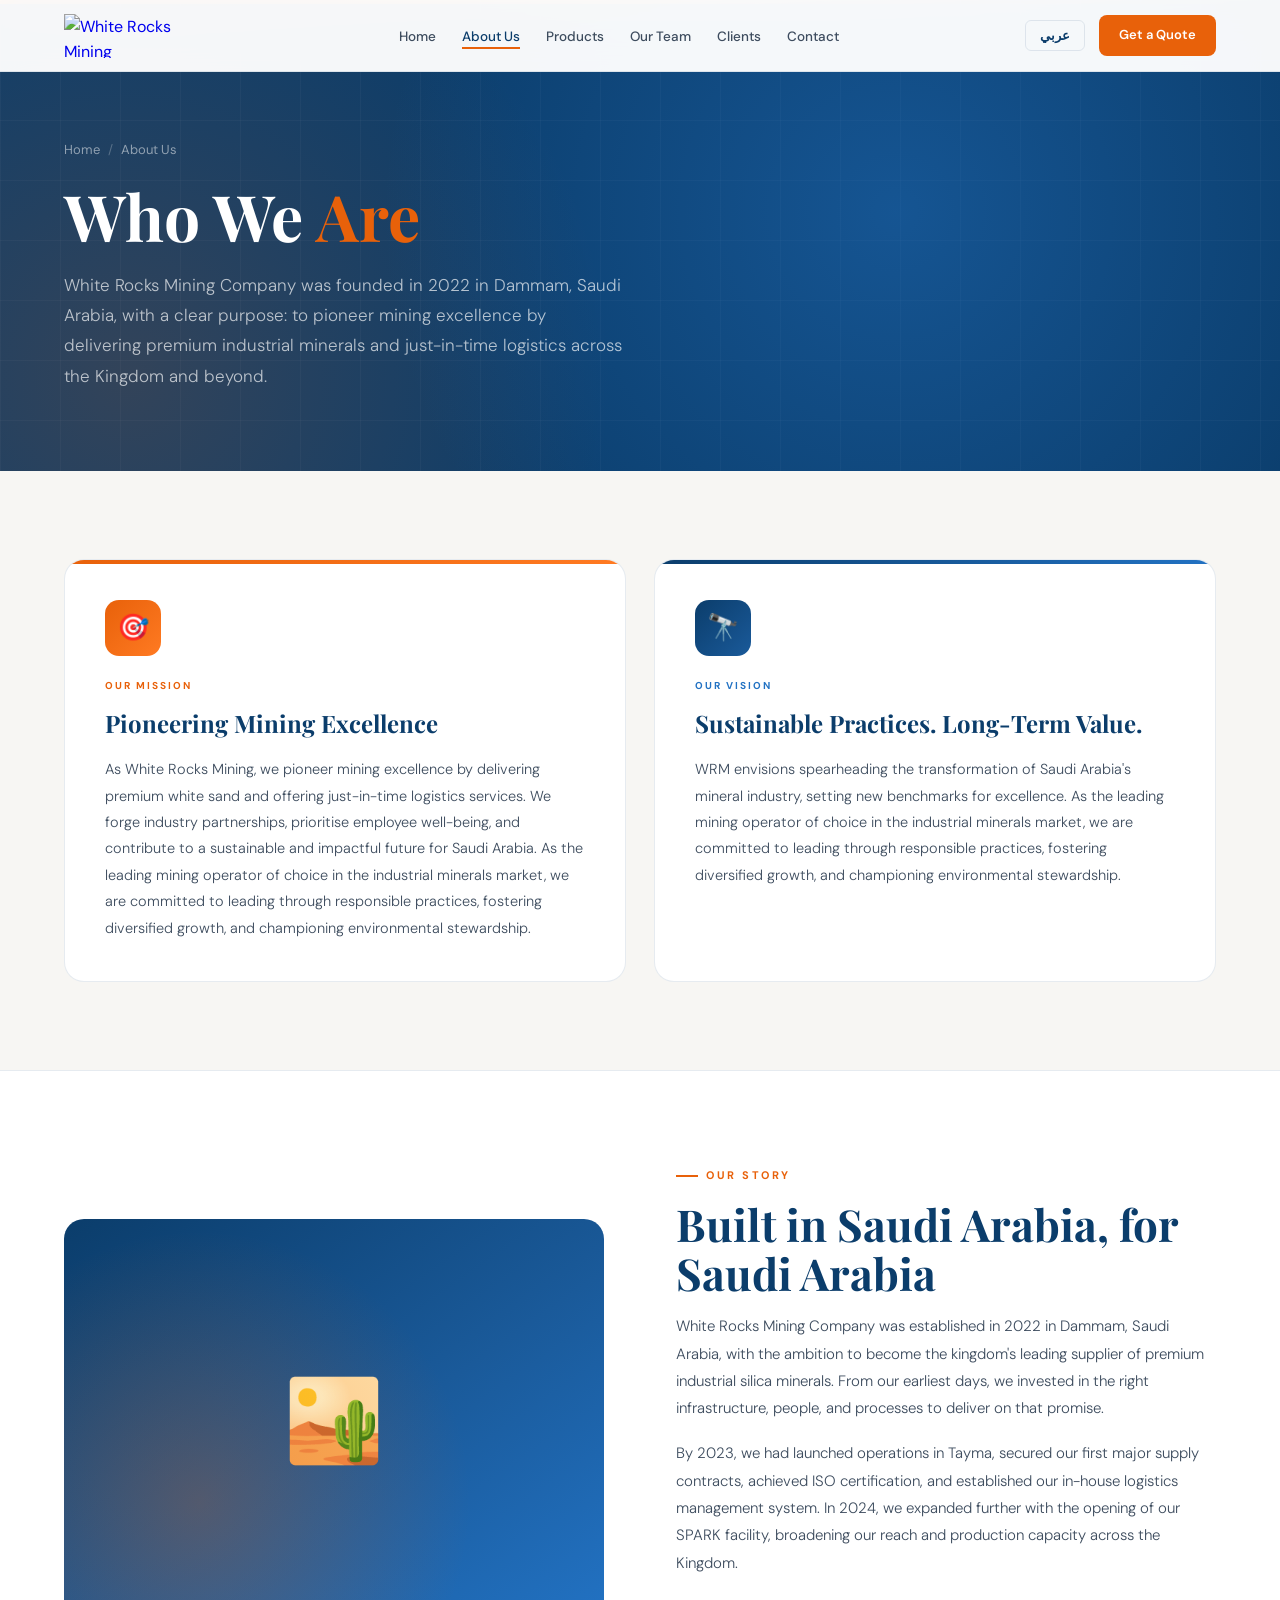
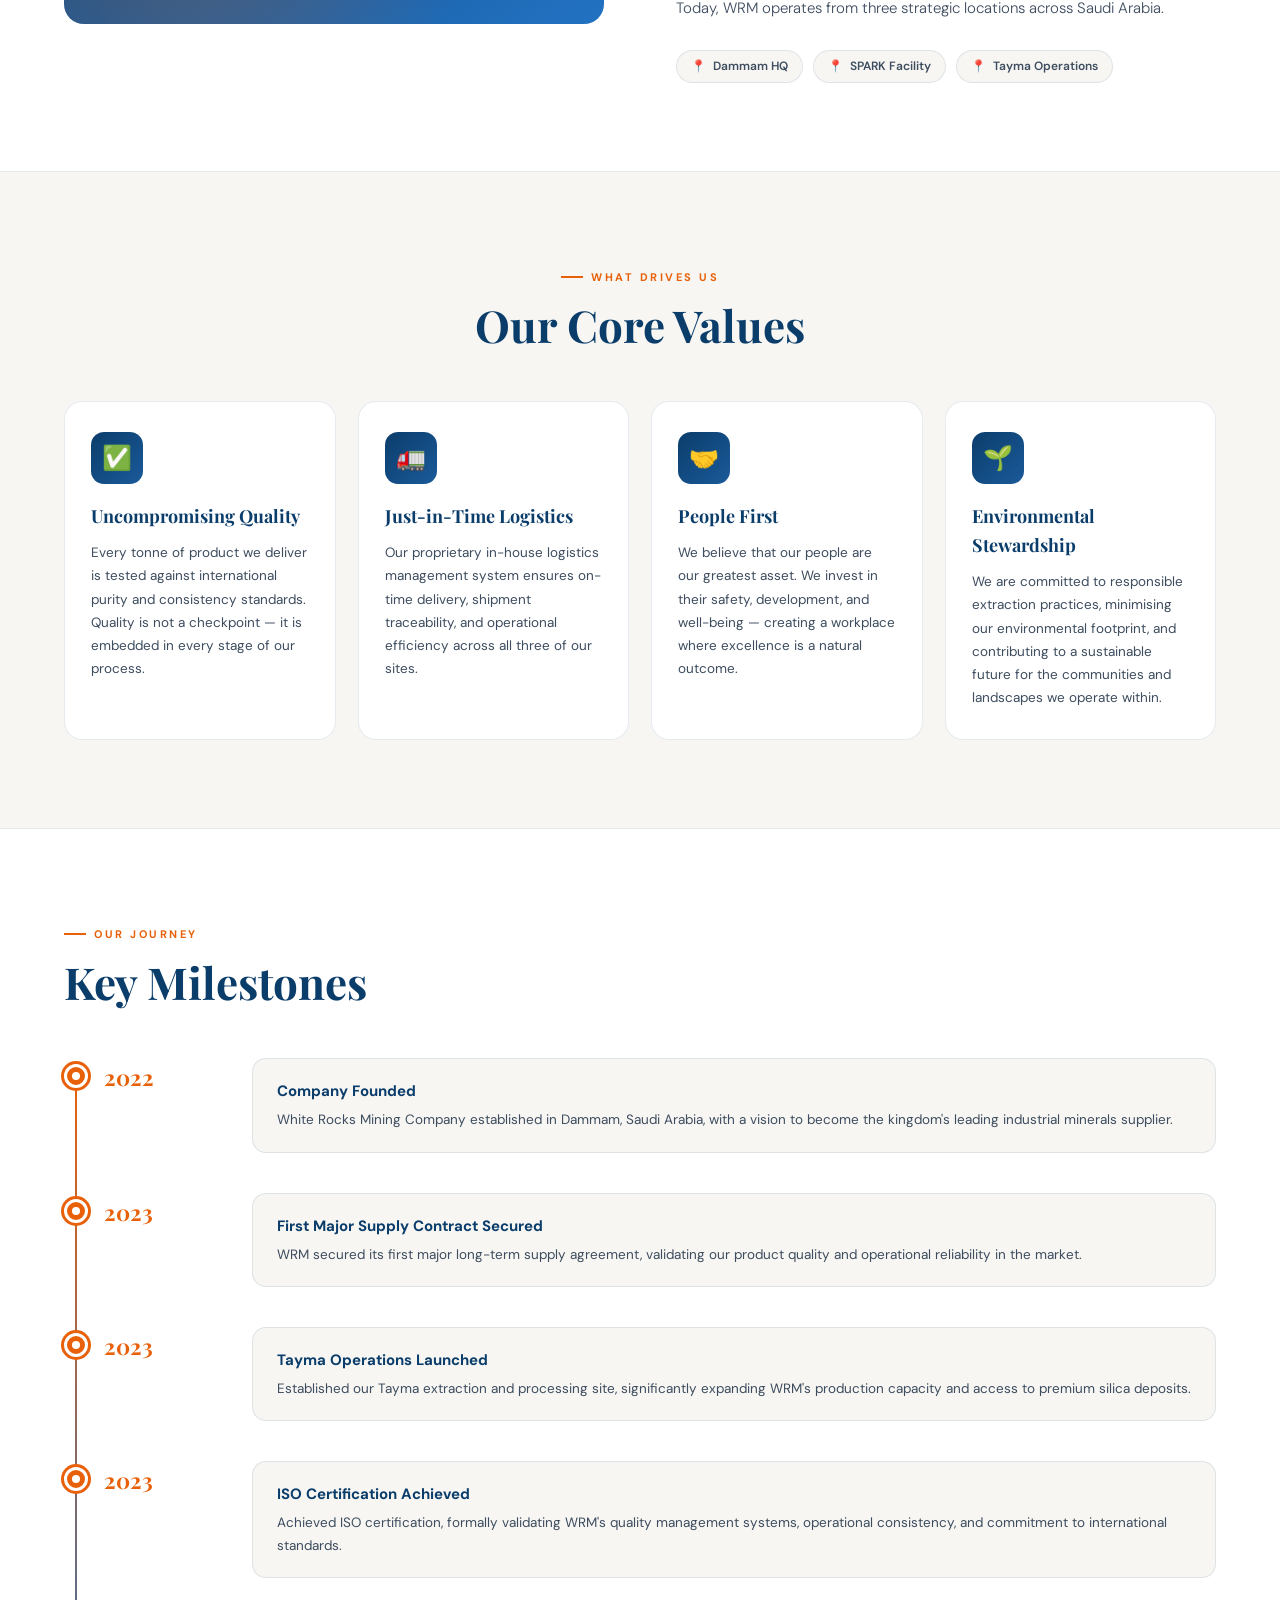
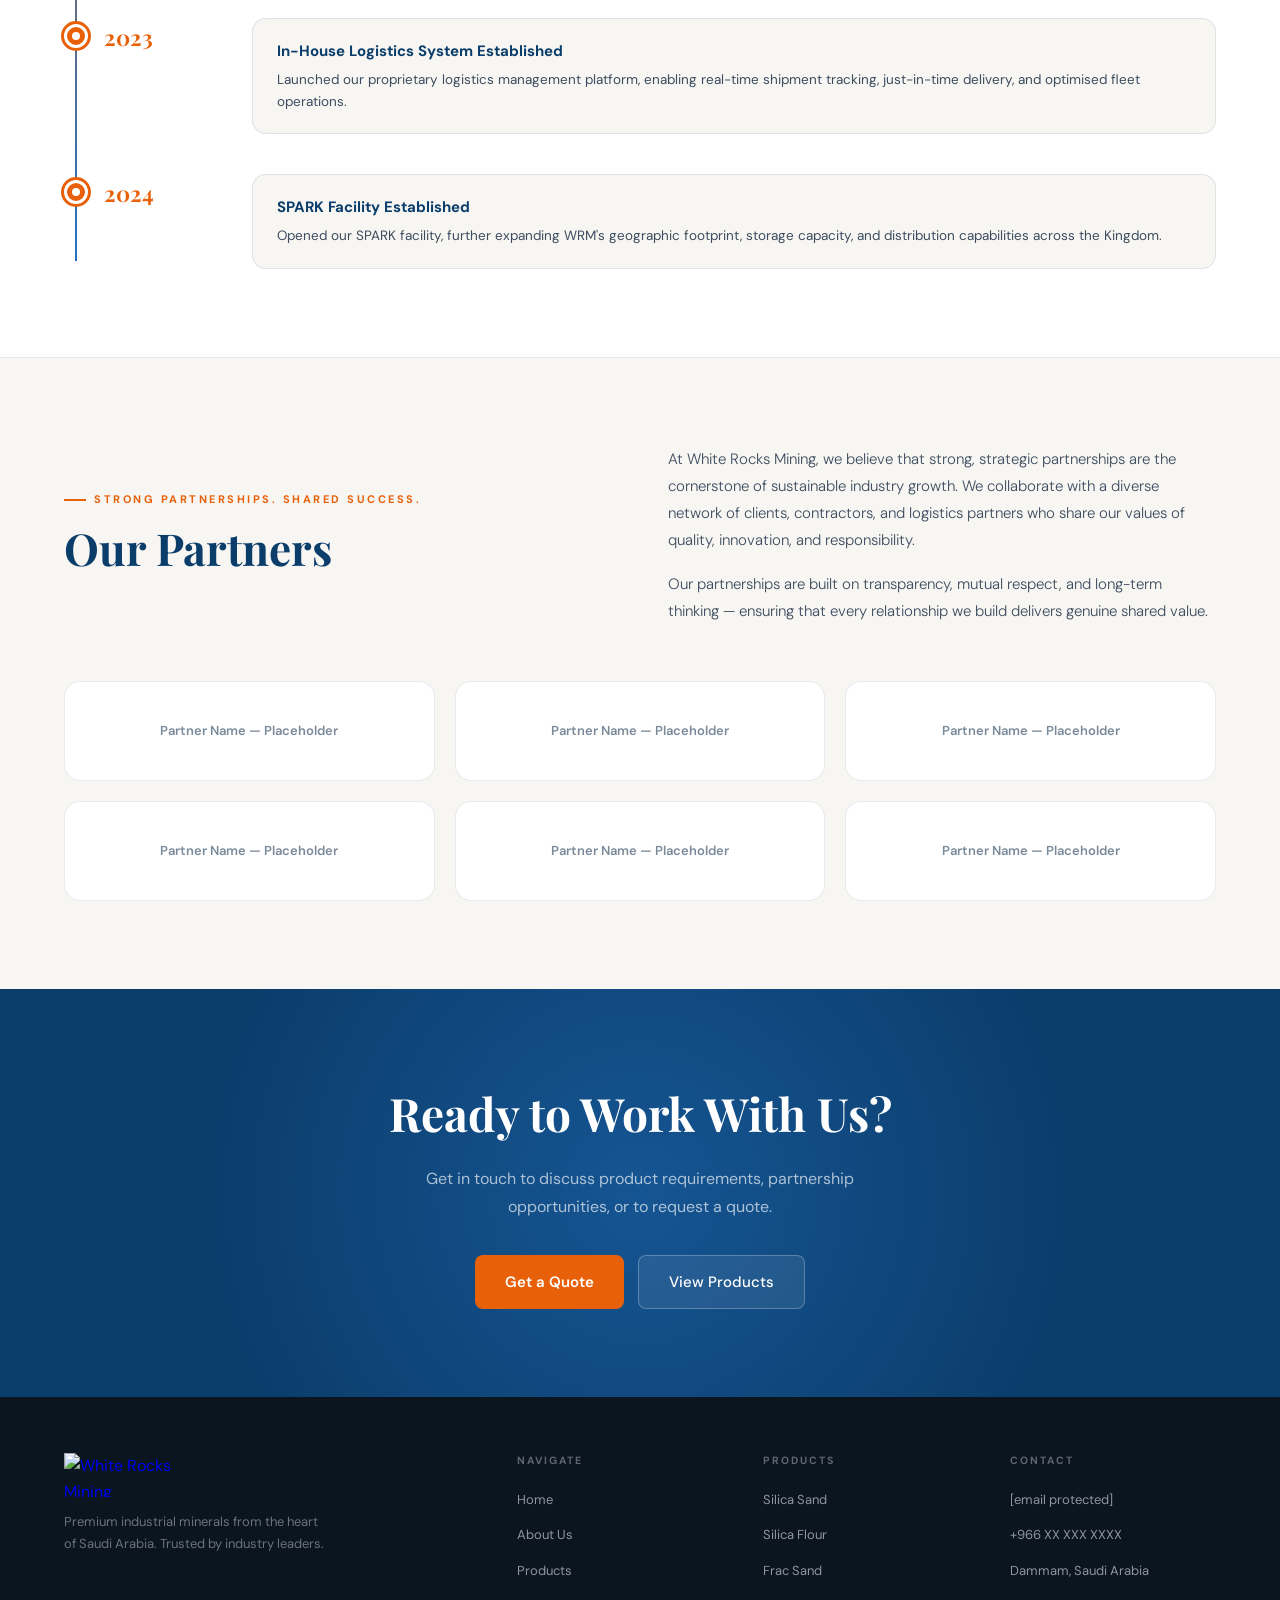
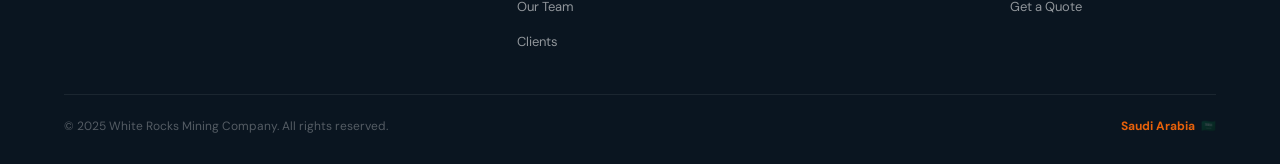
==== about.html @ 715c97ac "Add files via upload" ====
<!DOCTYPE html>
<html lang="en" dir="ltr">
<head>
<meta charset="UTF-8"/>
<meta name="viewport" content="width=device-width,initial-scale=1.0"/>
<title>About Us — White Rocks Mining Company</title>

  <link rel="preconnect" href="https://fonts.googleapis.com"/>
  <link rel="preconnect" href="https://fonts.gstatic.com" crossorigin/>
  <link href="https://fonts.googleapis.com/css2?family=Playfair+Display:wght@600;700&family=DM+Sans:wght@300;400;500;600&family=Tajawal:wght@300;400;500;700&display=swap" rel="stylesheet"/>
  <link rel="stylesheet" href="style.css"/>
  <link rel="stylesheet" href="about.css"/>
  <link rel="icon" type="image/x-icon" href="favicon.ico"/>
  <link rel="icon" type="image/png" sizes="32x32" href="assets/logo-nav.png"/>
  <link rel="apple-touch-icon" sizes="180x180" href="apple-touch-icon.png"/>
</head>
<body>

<!-- NAV -->
<nav id="navbar">
  <a href="index.html" class="nav-logo">
    <img src="assets/logo-nav.png" alt="White Rocks Mining" width="149" height="44" class="logo-img"/>
  </a>
  <ul class="nav-links">
    <li><a href="index.html"    data-en="Home"     data-ar="الرئيسية">Home</a></li>
    <li><a href="about.html"    class="active" data-en="About Us" data-ar="من نحن">About Us</a></li>
    <li><a href="products.html" data-en="Products" data-ar="المنتجات">Products</a></li>
    <li><a href="team.html"     data-en="Our Team" data-ar="فريقنا">Our Team</a></li>
    <li><a href="clients.html"  data-en="Clients"  data-ar="عملاؤنا">Clients</a></li>
    <li><a href="contact.html"  data-en="Contact"  data-ar="اتصل بنا">Contact</a></li>
  </ul>
  <div class="nav-right">
    <button class="lang-toggle" id="langToggle">عربي</button>
    <a href="contact.html" class="btn-nav" data-en="Get a Quote" data-ar="طلب عرض سعر">Get a Quote</a>
  </div>
  <button class="hamburger" id="hamburger"><span></span><span></span><span></span></button>
</nav>
<div class="mobile-menu" id="mobileMenu">
  <a href="index.html"    data-en="Home"     data-ar="الرئيسية">Home</a>
  <a href="about.html"    data-en="About Us" data-ar="من نحن">About Us</a>
  <a href="products.html" data-en="Products" data-ar="المنتجات">Products</a>
  <a href="team.html"     data-en="Our Team" data-ar="فريقنا">Our Team</a>
  <a href="clients.html"  data-en="Clients"  data-ar="عملاؤنا">Clients</a>
  <a href="contact.html"  data-en="Contact"  data-ar="اتصل بنا">Contact</a>
</div>

<!-- PAGE HERO -->
<div class="page-hero">
  <div class="hero-bar"></div><div class="hero-grid"></div><div class="hero-glow"></div>
  <div class="hero-inner">
    <div class="breadcrumb">
      <a href="index.html" data-en="Home" data-ar="الرئيسية">Home</a>
      <span class="breadcrumb-sep">/</span>
      <span data-en="About Us" data-ar="من نحن">About Us</span>
    </div>
    <h1 class="page-title"><span data-en="Who We " data-ar="من ">Who We </span><span class="accent" data-en="Are" data-ar="نحن">Are</span></h1>
    <p class="page-desc" data-en="White Rocks Mining Company was founded in 2022 in Dammam, Saudi Arabia, with a clear purpose: to pioneer mining excellence by delivering premium industrial minerals and just-in-time logistics across the Kingdom and beyond." data-ar="تأسست شركة وايت روكس للتعدين عام 2022 في الدمام، المملكة العربية السعودية، بهدف واضح: ريادة التميز في التعدين من خلال توفير معادن صناعية متميزة ولوجستيات فورية في المملكة وخارجها.">White Rocks Mining Company was founded in 2022 in Dammam, Saudi Arabia, with a clear purpose: to pioneer mining excellence by delivering premium industrial minerals and just-in-time logistics across the Kingdom and beyond.</p>
  </div>
</div>

<!-- MISSION & VISION -->
<section id="mission">
  <div class="mv-grid reveal">
    <div class="mv-card mission-card reveal">
      <div class="mv-icon orange-bg">🎯</div>
      <div class="mv-label orange" data-en="Our Mission" data-ar="مهمتنا">Our Mission</div>
      <h2 class="mv-title" data-en="Pioneering Mining Excellence" data-ar="ريادة التميز في التعدين">Pioneering Mining Excellence</h2>
      <p class="mv-text" data-en="As White Rocks Mining, we pioneer mining excellence by delivering premium white sand and offering just-in-time logistics services. We forge industry partnerships, prioritise employee well-being, and contribute to a sustainable and impactful future for Saudi Arabia. As the leading mining operator of choice in the industrial minerals market, we are committed to leading through responsible practices, fostering diversified growth, and championing environmental stewardship." data-ar="في وايت روكس للتعدين، نرسخ مفهوم التميز في قطاع التعدين من خلال توفير الرمال البيضاء الفاخرة وتقديم خدمات لوجستية فورية. نبني شراكات صناعية ونُولي الأولوية لرفاهية موظفينا ونساهم في مستقبل مستدام ومؤثر للمملكة العربية السعودية. بوصفنا المشغل التعديني الرائد في سوق المعادن الصناعية، نلتزم بالريادة من خلال الممارسات المسؤولة وتعزيز النمو المتنوع والمناصرة البيئية.">As White Rocks Mining, we pioneer mining excellence by delivering premium white sand and offering just-in-time logistics services. We forge industry partnerships, prioritise employee well-being, and contribute to a sustainable and impactful future for Saudi Arabia. As the leading mining operator of choice in the industrial minerals market, we are committed to leading through responsible practices, fostering diversified growth, and championing environmental stewardship.</p>
    </div>
    <div class="mv-card vision-card reveal">
      <div class="mv-icon blue-bg">🔭</div>
      <div class="mv-label blue" data-en="Our Vision" data-ar="رؤيتنا">Our Vision</div>
      <h2 class="mv-title" data-en="Sustainable Practices. Long-Term Value." data-ar="ممارسات مستدامة. قيمة طويلة الأمد.">Sustainable Practices. Long-Term Value.</h2>
      <p class="mv-text" data-en="WRM envisions spearheading the transformation of Saudi Arabia's mineral industry, setting new benchmarks for excellence. As the leading mining operator of choice in the industrial minerals market, we are committed to leading through responsible practices, fostering diversified growth, and championing environmental stewardship." data-ar="تتطلع WRM إلى قيادة تحول صناعة المعادن في المملكة العربية السعودية ووضع معايير جديدة للتميز. بوصفنا المشغل التعديني الرائد في سوق المعادن الصناعية، نلتزم بالريادة عبر الممارسات المسؤولة وتعزيز النمو المتنوع والمناصرة البيئية.">WRM envisions spearheading the transformation of Saudi Arabia's mineral industry, setting new benchmarks for excellence. As the leading mining operator of choice in the industrial minerals market, we are committed to leading through responsible practices, fostering diversified growth, and championing environmental stewardship.</p>
    </div>
  </div>
</section>

<div class="divider"></div>

<!-- OUR STORY -->
<section id="story">
  <div class="story-grid reveal">
    <div>
      <div class="story-visual">🏜️</div>
    </div>
    <div class="story-body">
      <div class="eyebrow" data-en="Our Story" data-ar="قصتنا">Our Story</div>
      <h2 class="section-title" data-en="Built in Saudi Arabia, for Saudi Arabia" data-ar="بُنيت في المملكة العربية السعودية ولأجلها">Built in Saudi Arabia, for Saudi Arabia</h2>
      <p data-en="White Rocks Mining Company was established in 2022 in Dammam, Saudi Arabia, with the ambition to become the kingdom's leading supplier of premium industrial silica minerals. From our earliest days, we invested in the right infrastructure, people, and processes to deliver on that promise." data-ar="تأسست شركة وايت روكس للتعدين عام 2022 في الدمام، المملكة العربية السعودية، بطموح أن تصبح المورد الرائد للمعادن الصناعية السيليكية المتميزة في المملكة. منذ بداياتنا الأولى، استثمرنا في البنية التحتية المناسبة والكوادر البشرية والعمليات لتحقيق هذا الوعد.">White Rocks Mining Company was established in 2022 in Dammam, Saudi Arabia, with the ambition to become the kingdom's leading supplier of premium industrial silica minerals. From our earliest days, we invested in the right infrastructure, people, and processes to deliver on that promise.</p>
      <p data-en="By 2023, we had launched operations in Tayma, secured our first major supply contracts, achieved ISO certification, and established our in-house logistics management system. In 2024, we expanded further with the opening of our SPARK facility, broadening our reach and production capacity across the Kingdom." data-ar="بحلول عام 2023، أطلقنا عملياتنا في تيماء، وأمّنّا أولى عقود التوريد الكبرى، وحصلنا على شهادة ISO، وأسسنا نظام إدارة اللوجستيات الداخلي. وفي عام 2024، توسعنا بافتتاح منشأة SPARK، مما وسّع نطاق عملياتنا وطاقتنا الإنتاجية في المملكة.">By 2023, we had launched operations in Tayma, secured our first major supply contracts, achieved ISO certification, and established our in-house logistics management system. In 2024, we expanded further with the opening of our SPARK facility, broadening our reach and production capacity across the Kingdom.</p>
      <p data-en="Today, WRM operates from three strategic locations across Saudi Arabia." data-ar="اليوم، تعمل WRM من ثلاثة مواقع استراتيجية في أنحاء المملكة العربية السعودية.">Today, WRM operates from three strategic locations across Saudi Arabia.</p>
      <div class="branch-pills">
        <span class="branch-pill" data-en="Dammam HQ" data-ar="المقر الرئيسي — الدمام">Dammam HQ</span>
        <span class="branch-pill" data-en="SPARK Facility" data-ar="منشأة SPARK">SPARK Facility</span>
        <span class="branch-pill" data-en="Tayma Operations" data-ar="عمليات تيماء">Tayma Operations</span>
      </div>
    </div>
  </div>
</section>

<div class="divider"></div>

<!-- VALUES -->
<section id="values">
  <div style="text-align:center;margin-bottom:52px;">
    <div class="eyebrow" style="justify-content:center;" data-en="What Drives Us" data-ar="ما يدفعنا">What Drives Us</div>
    <h2 class="section-title" data-en="Our Core Values" data-ar="قيمنا الجوهرية">Our Core Values</h2>
  </div>
  <div class="values-grid reveal">
    <div class="val-card reveal">
      <div class="val-icon">✅</div>
      <h3 class="val-title" data-en="Uncompromising Quality" data-ar="جودة لا تساوم">Uncompromising Quality</h3>
      <p class="val-desc" data-en="Every tonne of product we deliver is tested against international purity and consistency standards. Quality is not a checkpoint — it is embedded in every stage of our process." data-ar="كل طن من المنتج الذي نورده يُختبر وفق معايير النقاء والاتساق الدولية. الجودة ليست مجرد نقطة تفتيش — بل هي متجذرة في كل مرحلة من مراحل عمليتنا.">Every tonne of product we deliver is tested against international purity and consistency standards. Quality is not a checkpoint — it is embedded in every stage of our process.</p>
    </div>
    <div class="val-card reveal">
      <div class="val-icon">🚛</div>
      <h3 class="val-title" data-en="Just-in-Time Logistics" data-ar="لوجستيات فورية">Just-in-Time Logistics</h3>
      <p class="val-desc" data-en="Our proprietary in-house logistics management system ensures on-time delivery, shipment traceability, and operational efficiency across all three of our sites." data-ar="نظام إدارة اللوجستيات الداخلي الخاص بنا يضمن التسليم في الوقت المحدد وتتبع الشحنات والكفاءة التشغيلية عبر مواقعنا الثلاثة.">Our proprietary in-house logistics management system ensures on-time delivery, shipment traceability, and operational efficiency across all three of our sites.</p>
    </div>
    <div class="val-card reveal">
      <div class="val-icon">🤝</div>
      <h3 class="val-title" data-en="People First" data-ar="الناس أولاً">People First</h3>
      <p class="val-desc" data-en="We believe that our people are our greatest asset. We invest in their safety, development, and well-being — creating a workplace where excellence is a natural outcome." data-ar="نؤمن بأن موظفينا هم أعظم أصولنا. نستثمر في سلامتهم وتطويرهم ورفاهيتهم — نخلق بيئة عمل يكون فيها التميز نتيجة طبيعية.">We believe that our people are our greatest asset. We invest in their safety, development, and well-being — creating a workplace where excellence is a natural outcome.</p>
    </div>
    <div class="val-card reveal">
      <div class="val-icon">🌱</div>
      <h3 class="val-title" data-en="Environmental Stewardship" data-ar="الإشراف البيئي">Environmental Stewardship</h3>
      <p class="val-desc" data-en="We are committed to responsible extraction practices, minimising our environmental footprint, and contributing to a sustainable future for the communities and landscapes we operate within." data-ar="نلتزم بممارسات استخراج مسؤولة وتقليل بصمتنا البيئية والمساهمة في مستقبل مستدام للمجتمعات والمناطق التي نعمل فيها.">We are committed to responsible extraction practices, minimising our environmental footprint, and contributing to a sustainable future for the communities and landscapes we operate within.</p>
    </div>
  </div>
</section>

<div class="divider"></div>

<!-- TIMELINE -->
<section id="timeline">
  <div style="margin-bottom:52px;">
    <div class="eyebrow" data-en="Our Journey" data-ar="مسيرتنا">Our Journey</div>
    <h2 class="section-title" data-en="Key Milestones" data-ar="أبرز المحطات">Key Milestones</h2>
  </div>
  <div class="timeline-wrap reveal">
    <div class="tl-item">
      <div class="tl-dot"></div>
      <div class="tl-year">2022</div>
      <div class="tl-content">
        <div class="tl-title" data-en="Company Founded" data-ar="تأسيس الشركة">Company Founded</div>
        <div class="tl-desc" data-en="White Rocks Mining Company established in Dammam, Saudi Arabia, with a vision to become the kingdom's leading industrial minerals supplier." data-ar="تأسست شركة وايت روكس للتعدين في الدمام، المملكة العربية السعودية، برؤية لتصبح المورد الرائد للمعادن الصناعية في المملكة.">White Rocks Mining Company established in Dammam, Saudi Arabia, with a vision to become the kingdom's leading industrial minerals supplier.</div>
      </div>
    </div>
    <div class="tl-item">
      <div class="tl-dot"></div>
      <div class="tl-year">2023</div>
      <div class="tl-content">
        <div class="tl-title" data-en="First Major Supply Contract Secured" data-ar="تأمين أول عقد توريد كبير">First Major Supply Contract Secured</div>
        <div class="tl-desc" data-en="WRM secured its first major long-term supply agreement, validating our product quality and operational reliability in the market." data-ar="أمّنت WRM أول اتفاقية توريد طويلة الأمد كبرى، مما يثبت جودة منتجاتنا وموثوقيتنا التشغيلية في السوق.">WRM secured its first major long-term supply agreement, validating our product quality and operational reliability in the market.</div>
      </div>
    </div>
    <div class="tl-item">
      <div class="tl-dot"></div>
      <div class="tl-year">2023</div>
      <div class="tl-content">
        <div class="tl-title" data-en="Tayma Operations Launched" data-ar="انطلاق عمليات تيماء">Tayma Operations Launched</div>
        <div class="tl-desc" data-en="Established our Tayma extraction and processing site, significantly expanding WRM's production capacity and access to premium silica deposits." data-ar="أسسنا موقع الاستخراج والمعالجة في تيماء، مما وسّع بشكل كبير طاقة WRM الإنتاجية والوصول إلى رواسب السيليكا المتميزة.">Established our Tayma extraction and processing site, significantly expanding WRM's production capacity and access to premium silica deposits.</div>
      </div>
    </div>
    <div class="tl-item">
      <div class="tl-dot"></div>
      <div class="tl-year">2023</div>
      <div class="tl-content">
        <div class="tl-title" data-en="ISO Certification Achieved" data-ar="الحصول على شهادة ISO">ISO Certification Achieved</div>
        <div class="tl-desc" data-en="Achieved ISO certification, formally validating WRM's quality management systems, operational consistency, and commitment to international standards." data-ar="حصلنا على شهادة ISO، مما يُثبت رسمياً أنظمة إدارة الجودة لدى WRM والاتساق التشغيلي والالتزام بالمعايير الدولية.">Achieved ISO certification, formally validating WRM's quality management systems, operational consistency, and commitment to international standards.</div>
      </div>
    </div>
    <div class="tl-item">
      <div class="tl-dot"></div>
      <div class="tl-year">2023</div>
      <div class="tl-content">
        <div class="tl-title" data-en="In-House Logistics System Established" data-ar="إنشاء نظام اللوجستيات الداخلي">In-House Logistics System Established</div>
        <div class="tl-desc" data-en="Launched our proprietary logistics management platform, enabling real-time shipment tracking, just-in-time delivery, and optimised fleet operations." data-ar="أطلقنا منصة إدارة اللوجستيات الداخلية الخاصة بنا، مما يتيح تتبع الشحنات في الوقت الفعلي والتسليم الفوري وتحسين عمليات الأسطول.">Launched our proprietary logistics management platform, enabling real-time shipment tracking, just-in-time delivery, and optimised fleet operations.</div>
      </div>
    </div>
    <div class="tl-item">
      <div class="tl-dot"></div>
      <div class="tl-year">2024</div>
      <div class="tl-content">
        <div class="tl-title" data-en="SPARK Facility Established" data-ar="إنشاء منشأة SPARK">SPARK Facility Established</div>
        <div class="tl-desc" data-en="Opened our SPARK facility, further expanding WRM's geographic footprint, storage capacity, and distribution capabilities across the Kingdom." data-ar="افتتحنا منشأة SPARK، مما وسّع نطاق WRM الجغرافي وطاقة التخزين وقدرات التوزيع في أنحاء المملكة.">Opened our SPARK facility, further expanding WRM's geographic footprint, storage capacity, and distribution capabilities across the Kingdom.</div>
      </div>
    </div>
  </div>
</section>

<div class="divider"></div>

<!-- PARTNERS -->
<section id="partners">
  <div class="partners-intro reveal">
    <div>
      <div class="eyebrow" data-en="Strong Partnerships. Shared Success." data-ar="شراكات قوية. نجاح مشترك.">Strong Partnerships. Shared Success.</div>
      <h2 class="section-title" data-en="Our Partners" data-ar="شركاؤنا">Our Partners</h2>
    </div>
    <div class="partners-intro-text">
      <p data-en="At White Rocks Mining, we believe that strong, strategic partnerships are the cornerstone of sustainable industry growth. We collaborate with a diverse network of clients, contractors, and logistics partners who share our values of quality, innovation, and responsibility." data-ar="في وايت روكس للتعدين، نؤمن بأن الشراكات الاستراتيجية القوية هي ركيزة النمو الصناعي المستدام. نتعاون مع شبكة متنوعة من العملاء والمقاولين وشركاء اللوجستيات الذين يشاركوننا قيم الجودة والابتكار والمسؤولية.">At White Rocks Mining, we believe that strong, strategic partnerships are the cornerstone of sustainable industry growth. We collaborate with a diverse network of clients, contractors, and logistics partners who share our values of quality, innovation, and responsibility.</p>
      <p data-en="Our partnerships are built on transparency, mutual respect, and long-term thinking — ensuring that every relationship we build delivers genuine shared value." data-ar="شراكاتنا مبنية على الشفافية والاحترام المتبادل والتفكير طويل المدى — لضمان أن كل علاقة نبنيها تحقق قيمة مشتركة حقيقية.">Our partnerships are built on transparency, mutual respect, and long-term thinking — ensuring that every relationship we build delivers genuine shared value.</p>
    </div>
  </div>
  <div class="partners-grid reveal">
    <div class="partner-card" data-en="Partner Name — Placeholder" data-ar="اسم الشريك — نص مؤقت">Partner Name — Placeholder</div>
    <div class="partner-card" data-en="Partner Name — Placeholder" data-ar="اسم الشريك — نص مؤقت">Partner Name — Placeholder</div>
    <div class="partner-card" data-en="Partner Name — Placeholder" data-ar="اسم الشريك — نص مؤقت">Partner Name — Placeholder</div>
    <div class="partner-card" data-en="Partner Name — Placeholder" data-ar="اسم الشريك — نص مؤقت">Partner Name — Placeholder</div>
    <div class="partner-card" data-en="Partner Name — Placeholder" data-ar="اسم الشريك — نص مؤقت">Partner Name — Placeholder</div>
    <div class="partner-card" data-en="Partner Name — Placeholder" data-ar="اسم الشريك — نص مؤقت">Partner Name — Placeholder</div>
  </div>
</section>

<!-- CTA BANNER -->
<section id="cta-banner">
  <h2 class="cta-title" data-en="Ready to Work With Us?" data-ar="هل أنت مستعد للعمل معنا؟">Ready to Work With Us?</h2>
  <p class="cta-sub" data-en="Get in touch to discuss product requirements, partnership opportunities, or to request a quote." data-ar="تواصل معنا لمناقشة متطلبات المنتج أو فرص الشراكة أو لطلب عرض سعر.">Get in touch to discuss product requirements, partnership opportunities, or to request a quote.</p>
  <div class="cta-actions">
    <a href="contact.html" class="btn-hero"     data-en="Get a Quote"   data-ar="طلب عرض سعر">Get a Quote</a>
    <a href="products.html" class="btn-hero-out" data-en="View Products" data-ar="عرض المنتجات">View Products</a>
  </div>
</section>

<!-- FOOTER -->
<footer>
  <div class="footer-grid">
    <div>
      <a href="index.html" class="nav-logo" style="text-decoration:none;">
      <img src="assets/logo-footer.png" alt="White Rocks Mining" width="136" height="40" class="logo-img"/>
    </a>
      <p class="footer-desc" data-en="Premium industrial minerals from the heart of Saudi Arabia. Trusted by industry leaders." data-ar="معادن صناعية متميزة من قلب المملكة العربية السعودية. موثوق بها من قادة الصناعة.">Premium industrial minerals from the heart of Saudi Arabia. Trusted by industry leaders.</p>
    </div>
    <div><div class="footer-col-title" data-en="Navigate" data-ar="التنقل">Navigate</div><ul class="footer-links"><li><a href="index.html" data-en="Home" data-ar="الرئيسية">Home</a></li><li><a href="about.html" data-en="About Us" data-ar="من نحن">About Us</a></li><li><a href="products.html" data-en="Products" data-ar="المنتجات">Products</a></li><li><a href="team.html" data-en="Our Team" data-ar="فريقنا">Our Team</a></li><li><a href="clients.html" data-en="Clients" data-ar="عملاؤنا">Clients</a></li></ul></div>
    <div><div class="footer-col-title" data-en="Products" data-ar="المنتجات">Products</div><ul class="footer-links"><li><a href="products.html#silica-sand" data-en="Silica Sand" data-ar="رمل السيليكا">Silica Sand</a></li><li><a href="products.html#silica-flour" data-en="Silica Flour" data-ar="دقيق السيليكا">Silica Flour</a></li><li><a href="products.html#frac-sand" data-en="Frac Sand" data-ar="رمل الفراك">Frac Sand</a></li></ul></div>
    <div><div class="footer-col-title" data-en="Contact" data-ar="تواصل">Contact</div><ul class="footer-links"><li><a href="/cdn-cgi/l/email-protection#0861666e67487f60617c6d7a676b637b65616661666f266b6765"><span class="__cf_email__" data-cfemail="fa93949c95ba8d92938e9f889599918997939493949dd4999597">[email&#160;protected]</span></a></li><li><a href="tel:+966XXXXXXXX">+966 XX XXX XXXX</a></li><li><a href="contact.html" data-en="Dammam, Saudi Arabia" data-ar="الدمام، السعودية">Dammam, Saudi Arabia</a></li><li><a href="contact.html" data-en="Get a Quote" data-ar="طلب عرض سعر">Get a Quote</a></li></ul></div>
  </div>
  <div class="footer-bottom"><div class="footer-copy" data-en="© 2025 White Rocks Mining Company. All rights reserved." data-ar="© 2025 شركة وايت روكس للتعدين. جميع الحقوق محفوظة.">© 2025 White Rocks Mining Company. All rights reserved.</div><div class="footer-badge"><em data-en="Saudi Arabia" data-ar="المملكة العربية السعودية">Saudi Arabia</em> 🇸🇦</div></div>
</footer>

<script src="script.js" defer></script>
</body>
</html>
---- style.css ----
/* ==============================================
   White Rocks Mining — Shared Stylesheet
   style.css
   ============================================== */

/* BASE & VARIABLES */
:root{--orange:#E8610A;--orange-light:#FF7A22;--orange-glow:rgba(232,97,10,0.12);--blue:#0B3D6B;--blue-mid:#1A5A9A;--blue-light:#2272C3;--white:#FFFFFF;--off-white:#F7F6F3;--text-dark:#111820;--text-mid:#3D4C5E;--text-light:#7A8A9A;--border:rgba(11,61,107,0.1);--shadow-sm:0 2px 12px rgba(11,61,107,0.07);--shadow-md:0 8px 32px rgba(11,61,107,0.12);--shadow-lg:0 24px 64px rgba(11,61,107,0.16);--font-display:'Playfair Display',serif;--font-body:'DM Sans',sans-serif;--font-ar:'Tajawal',sans-serif;}
[lang="ar"]*{font-family:var(--font-ar)!important;letter-spacing:0!important;}
*,*::before,*::after{box-sizing:border-box;margin:0;padding:0;}
html{scroll-behavior:smooth;}
body{font-family:var(--font-body);color:var(--text-dark);background:var(--white);overflow-x:hidden;line-height:1.6;}

/* NAV */
/* NAV */
nav{position:fixed;top:0;left:0;right:0;z-index:1000;background:rgba(255,255,255,.96);backdrop-filter:blur(14px);border-bottom:1px solid var(--border);padding:0 5%;height:72px;display:flex;align-items:center;justify-content:space-between;transition:box-shadow .3s;}
nav.scrolled{box-shadow:var(--shadow-md);}
.nav-logo{display:flex;align-items:center;text-decoration:none;flex-shrink:0;}
.logo-img{height:44px;width:auto;display:block;object-fit:contain;}
.nav-links{display:flex;gap:26px;list-style:none;align-items:center;}
.nav-links a{text-decoration:none;font-size:13.5px;font-weight:500;color:var(--text-mid);transition:color .2s;position:relative;padding-bottom:4px;white-space:nowrap;}
.nav-links a::after{content:'';position:absolute;bottom:0;left:0;right:0;height:2px;background:var(--orange);transform:scaleX(0);transition:transform .25s;transform-origin:left;}
[dir="rtl"] .nav-links a::after{transform-origin:right;}
.nav-links a:hover,.nav-links a.active{color:var(--blue);}
.nav-links a:hover::after,.nav-links a.active::after{transform:scaleX(1);}
.nav-right{display:flex;align-items:center;gap:14px;}
.lang-toggle{background:none;border:1.5px solid var(--border);border-radius:6px;padding:6px 14px;font-size:13px;font-weight:600;color:var(--blue);cursor:pointer;transition:all .2s;font-family:var(--font-body);}
.lang-toggle:hover{border-color:var(--blue);background:var(--blue);color:white;}
.btn-nav{background:var(--orange);color:white;border:none;border-radius:8px;padding:10px 20px;font-size:13px;font-weight:600;cursor:pointer;text-decoration:none;display:inline-flex;align-items:center;transition:all .25s;font-family:var(--font-body);white-space:nowrap;}
.btn-nav:hover{background:var(--orange-light);transform:translateY(-1px);box-shadow:0 4px 16px rgba(232,97,10,.35);}
.hamburger{display:none;flex-direction:column;gap:5px;cursor:pointer;background:none;border:none;padding:4px;}
.hamburger span{display:block;width:24px;height:2px;background:var(--blue);border-radius:2px;}
.mobile-menu{display:none;position:fixed;top:72px;left:0;right:0;background:white;border-bottom:1px solid var(--border);padding:20px 5%;z-index:999;flex-direction:column;box-shadow:var(--shadow-md);}
.mobile-menu.open{display:flex;}
.mobile-menu a{text-decoration:none;font-size:15px;font-weight:500;color:var(--text-mid);padding:14px 0;border-bottom:1px solid var(--border);}

/* PAGE HERO (inner pages) */
/* PAGE HERO */
.page-hero{padding:140px 5% 80px;background:var(--blue);position:relative;overflow:hidden;}
.hero-bar{position:absolute;top:0;left:0;right:0;height:4px;background:linear-gradient(90deg,var(--orange),var(--orange-light),transparent);}
.hero-grid{position:absolute;inset:0;background-image:linear-gradient(rgba(255,255,255,.03) 1px,transparent 1px),linear-gradient(90deg,rgba(255,255,255,.03) 1px,transparent 1px);background-size:60px 60px;}
.hero-glow{position:absolute;inset:0;background:radial-gradient(circle at 70% 45%,rgba(34,114,195,.45) 0%,transparent 55%),radial-gradient(circle at 10% 80%,rgba(232,97,10,.18) 0%,transparent 40%);}
.hero-inner{position:relative;z-index:2;max-width:680px;}
.breadcrumb{display:flex;align-items:center;gap:8px;margin-bottom:20px;font-size:13px;color:rgba(255,255,255,.5);}
.breadcrumb a{color:rgba(255,255,255,.5);text-decoration:none;}
.breadcrumb a:hover{color:var(--orange);}
.breadcrumb-sep{color:rgba(255,255,255,.25);}
.page-title{font-family:var(--font-display);font-size:clamp(38px,5.5vw,64px);color:white;line-height:1.08;margin-bottom:20px;}
.page-title .accent{color:var(--orange);}
.page-desc{font-size:17px;color:rgba(255,255,255,.68);line-height:1.78;font-weight:300;max-width:560px;}

/* COMMON (eyebrow, section-title, divider, buttons) */
/* COMMON */
section{padding:88px 5%;}
.eyebrow{display:inline-flex;align-items:center;gap:8px;font-size:11px;font-weight:700;text-transform:uppercase;letter-spacing:2.5px;color:var(--orange);margin-bottom:14px;}
.eyebrow::before{content:'';width:22px;height:2px;background:var(--orange);}
[dir="rtl"] .eyebrow::before{display:none;}
[dir="rtl"] .eyebrow::after{content:'';width:22px;height:2px;background:var(--orange);}
.section-title{font-family:var(--font-display);font-size:clamp(28px,3.8vw,44px);color:var(--blue);line-height:1.12;margin-bottom:16px;}
.divider{height:1px;background:var(--border);}
.btn-solid{background:var(--orange);color:white;border:none;border-radius:8px;padding:13px 28px;font-size:14px;font-weight:600;cursor:pointer;text-decoration:none;display:inline-flex;align-items:center;gap:8px;transition:all .25s;font-family:var(--font-body);}
.btn-solid:hover{background:var(--orange-light);transform:translateY(-1px);box-shadow:0 6px 20px rgba(232,97,10,.35);}
.btn-ghost{background:none;color:var(--blue);border:1.5px solid var(--border);border-radius:8px;padding:13px 28px;font-size:14px;font-weight:600;cursor:pointer;text-decoration:none;display:inline-flex;align-items:center;gap:8px;transition:all .25s;font-family:var(--font-body);}
.btn-ghost:hover{border-color:var(--blue);background:var(--blue);color:white;}

/* CTA BANNER */
/* CTA BANNER */
#cta-banner{background:var(--blue);padding:88px 5%;text-align:center;position:relative;overflow:hidden;}
#cta-banner::before{content:'';position:absolute;inset:0;background:radial-gradient(circle at 50% 50%,rgba(34,114,195,.45) 0%,transparent 65%);}
.cta-title{font-family:var(--font-display);font-size:clamp(28px,4vw,46px);color:white;margin-bottom:14px;position:relative;z-index:1;}
.cta-sub{font-size:16px;color:rgba(255,255,255,.65);max-width:500px;margin:0 auto 34px;line-height:1.75;position:relative;z-index:1;}
.cta-actions{display:flex;gap:14px;justify-content:center;flex-wrap:wrap;position:relative;z-index:1;}
.btn-hero{background:var(--orange);color:white;border:none;border-radius:8px;padding:14px 30px;font-size:15px;font-weight:600;cursor:pointer;text-decoration:none;display:inline-flex;align-items:center;gap:8px;transition:all .25s;font-family:var(--font-body);}
.btn-hero:hover{background:var(--orange-light);transform:translateY(-2px);box-shadow:0 8px 28px rgba(232,97,10,.45);}
.btn-hero-out{background:rgba(255,255,255,.08);color:white;border:1.5px solid rgba(255,255,255,.25);border-radius:8px;padding:14px 30px;font-size:15px;font-weight:500;cursor:pointer;text-decoration:none;display:inline-flex;align-items:center;gap:8px;transition:all .25s;font-family:var(--font-body);}
.btn-hero-out:hover{background:rgba(255,255,255,.16);border-color:rgba(255,255,255,.55);}

/* FOOTER */
/* FOOTER */
footer{background:#0A1520;padding:56px 5% 28px;}
.footer-grid{display:grid;grid-template-columns:2fr 1fr 1fr 1fr;gap:40px;padding-bottom:40px;border-bottom:1px solid rgba(255,255,255,.07);}
.footer-desc{font-size:13px;color:rgba(255,255,255,.4);line-height:1.7;margin-top:14px;max-width:260px;}
.footer-col-title{font-size:10.5px;text-transform:uppercase;letter-spacing:2px;color:rgba(255,255,255,.35);font-weight:700;margin-bottom:16px;}
.footer-links{list-style:none;display:flex;flex-direction:column;gap:10px;}
.footer-links a{font-size:13px;color:rgba(255,255,255,.55);text-decoration:none;transition:color .2s;}
.footer-links a:hover{color:var(--orange);}
.footer-bottom{padding-top:22px;display:flex;justify-content:space-between;align-items:center;}
.footer-copy{font-size:12px;color:rgba(255,255,255,.3);}
.footer-badge{font-size:12px;color:rgba(255,255,255,.25);display:flex;align-items:center;gap:6px;}
.footer-badge em{color:var(--orange);font-style:normal;font-weight:700;}

/* REVEAL ANIMATIONS */
/* REVEAL */
.reveal{opacity:1;transform:none;}
.reveal.anim{opacity:0;transform:translateY(26px);transition:opacity .65s ease,transform .65s ease;}
.reveal.anim.visible{opacity:1;transform:translateY(0);}

/* RESPONSIVE — shared breakpoints */
/* RESPONSIVE */
@media(max-width:960px){.mv-grid{grid-template-columns:1fr;}.story-grid{grid-template-columns:1fr;gap:40px;}.values-grid{grid-template-columns:1fr 1fr;}.partners-intro{grid-template-columns:1fr;gap:32px;}.partners-grid{grid-template-columns:1fr 1fr;}.footer-grid{grid-template-columns:1fr 1fr;}.tl-item{grid-template-columns:80px 1fr;gap:18px;}}
@media(max-width:640px){.nav-links,.btn-nav{display:none;}.hamburger{display:flex;}.values-grid{grid-template-columns:1fr;}.partners-grid{grid-template-columns:1fr;}.footer-grid{grid-template-columns:1fr;}.footer-bottom{flex-direction:column;gap:10px;text-align:center;}}

/* RESPONSIVE — 480px (small mobile) */
@media(max-width:480px){
  .page-hero{padding:110px 5% 60px;}
  .page-title{font-size:32px;}
  .page-desc{font-size:15px;}
  .breadcrumb{font-size:12px;}
  .btn-solid,.btn-hero,.btn-hero-out{width:100%;justify-content:center;}
  .cta-actions{flex-direction:column;align-items:center;}
  .footer-bottom{text-align:center;flex-direction:column;gap:8px;}
  .nav-right .btn-nav{display:none;}
}
---- about.css ----
/* ==============================================
   about.css — About page only
   ============================================== */

/* MISSION & VISION */
#mission{background:var(--off-white);}
.mv-grid{display:grid;grid-template-columns:1fr 1fr;gap:28px;}
.mv-card{background:white;border-radius:20px;padding:40px;border:1px solid var(--border);position:relative;overflow:hidden;transition:box-shadow .3s;}
.mv-card:hover{box-shadow:var(--shadow-md);}
.mv-card::before{content:'';position:absolute;top:0;left:0;right:0;height:4px;}
.mv-card.mission-card::before{background:linear-gradient(90deg,var(--orange),var(--orange-light));}
.mv-card.vision-card::before{background:linear-gradient(90deg,var(--blue),var(--blue-light));}
.mv-icon{width:56px;height:56px;border-radius:14px;display:flex;align-items:center;justify-content:center;font-size:26px;margin-bottom:22px;}
.mv-icon.orange-bg{background:linear-gradient(135deg,var(--orange),var(--orange-light));}
.mv-icon.blue-bg{background:linear-gradient(135deg,var(--blue),var(--blue-mid));}
.mv-label{font-size:10px;font-weight:700;text-transform:uppercase;letter-spacing:2px;margin-bottom:10px;}
.mv-label.orange{color:var(--orange);}
.mv-label.blue{color:var(--blue-light);}
.mv-title{font-family:var(--font-display);font-size:24px;color:var(--blue);margin-bottom:14px;}
.mv-text{font-size:14.5px;color:var(--text-mid);line-height:1.82;font-weight:300;}

/* OUR STORY */
#story{background:white;}
.story-grid{display:grid;grid-template-columns:1fr 1fr;gap:72px;align-items:center;}
.story-visual{width:100%;aspect-ratio:4/3;background:linear-gradient(145deg,var(--blue),var(--blue-mid) 55%,var(--blue-light));border-radius:20px;display:flex;align-items:center;justify-content:center;font-size:80px;position:relative;overflow:hidden;}
.story-visual::before{content:'';position:absolute;inset:0;background:radial-gradient(circle at 25% 70%,rgba(232,97,10,.28) 0%,transparent 55%);}
.story-body p{font-size:15px;color:var(--text-mid);line-height:1.82;font-weight:300;margin-bottom:18px;}
.story-body p:last-of-type{margin-bottom:28px;}
.branch-pills{display:flex;gap:10px;flex-wrap:wrap;margin-top:8px;}
.branch-pill{display:inline-flex;align-items:center;gap:7px;background:var(--off-white);border:1px solid var(--border);border-radius:100px;padding:6px 14px;font-size:12px;font-weight:600;color:var(--text-mid);}
.branch-pill::before{content:'📍';font-size:12px;}

/* VALUES */
#values{background:var(--off-white);}
.values-grid{display:grid;grid-template-columns:repeat(4,1fr);gap:22px;}
.val-card{background:white;border-radius:18px;padding:30px 26px;border:1px solid var(--border);transition:all .3s;}
.val-card:hover{transform:translateY(-5px);box-shadow:var(--shadow-md);border-color:var(--orange);}
.val-icon{width:52px;height:52px;border-radius:13px;background:linear-gradient(135deg,var(--blue),var(--blue-mid));display:flex;align-items:center;justify-content:center;font-size:24px;margin-bottom:18px;}
.val-title{font-family:var(--font-display);font-size:18px;color:var(--blue);margin-bottom:10px;}
.val-desc{font-size:13.5px;color:var(--text-mid);line-height:1.72;}

/* TIMELINE */
#timeline{background:white;}
.timeline-wrap{position:relative;padding-left:40px;}
[dir="rtl"] .timeline-wrap{padding-left:0;padding-right:40px;}
.timeline-wrap::before{content:'';position:absolute;left:11px;top:8px;bottom:8px;width:2px;background:linear-gradient(to bottom,var(--orange),var(--blue-light));}
[dir="rtl"] .timeline-wrap::before{left:auto;right:11px;}
.tl-item{position:relative;padding-bottom:40px;display:grid;grid-template-columns:120px 1fr;gap:28px;align-items:start;}
.tl-item:last-child{padding-bottom:0;}
.tl-dot{position:absolute;left:-40px;top:6px;width:24px;height:24px;border-radius:50%;background:var(--orange);border:3px solid white;box-shadow:0 0 0 3px var(--orange);display:flex;align-items:center;justify-content:center;}
[dir="rtl"] .tl-dot{left:auto;right:-40px;}
.tl-dot::after{content:'';width:8px;height:8px;border-radius:50%;background:white;}
.tl-year{font-family:var(--font-display);font-size:22px;color:var(--orange);font-weight:700;padding-top:2px;}
.tl-content{background:var(--off-white);border-radius:14px;padding:20px 24px;border:1px solid var(--border);}
.tl-title{font-weight:700;font-size:15px;color:var(--blue);margin-bottom:6px;}
.tl-desc{font-size:13.5px;color:var(--text-mid);line-height:1.65;}

/* PARTNERS */
#partners{background:var(--off-white);}
.partners-intro{display:grid;grid-template-columns:1fr 1fr;gap:56px;align-items:center;margin-bottom:56px;}
.partners-intro-text p{font-size:15px;color:var(--text-mid);line-height:1.82;font-weight:300;margin-bottom:16px;}
.partners-intro-text p:last-child{margin-bottom:0;}
.partners-grid{display:grid;grid-template-columns:repeat(3,1fr);gap:20px;}
.partner-card{background:white;border-radius:16px;border:1px solid var(--border);height:100px;display:flex;align-items:center;justify-content:center;font-size:13px;font-weight:600;color:var(--text-light);transition:all .2s;padding:16px;}
.partner-card:hover{border-color:var(--orange);color:var(--blue);box-shadow:var(--shadow-sm);}


@media(max-width:480px){
  .mv-grid{grid-template-columns:1fr;}
  .values-grid{grid-template-columns:1fr;}
  .timeline-item{flex-direction:column;gap:12px;}
  .partners-grid{grid-template-columns:1fr 1fr;}
}
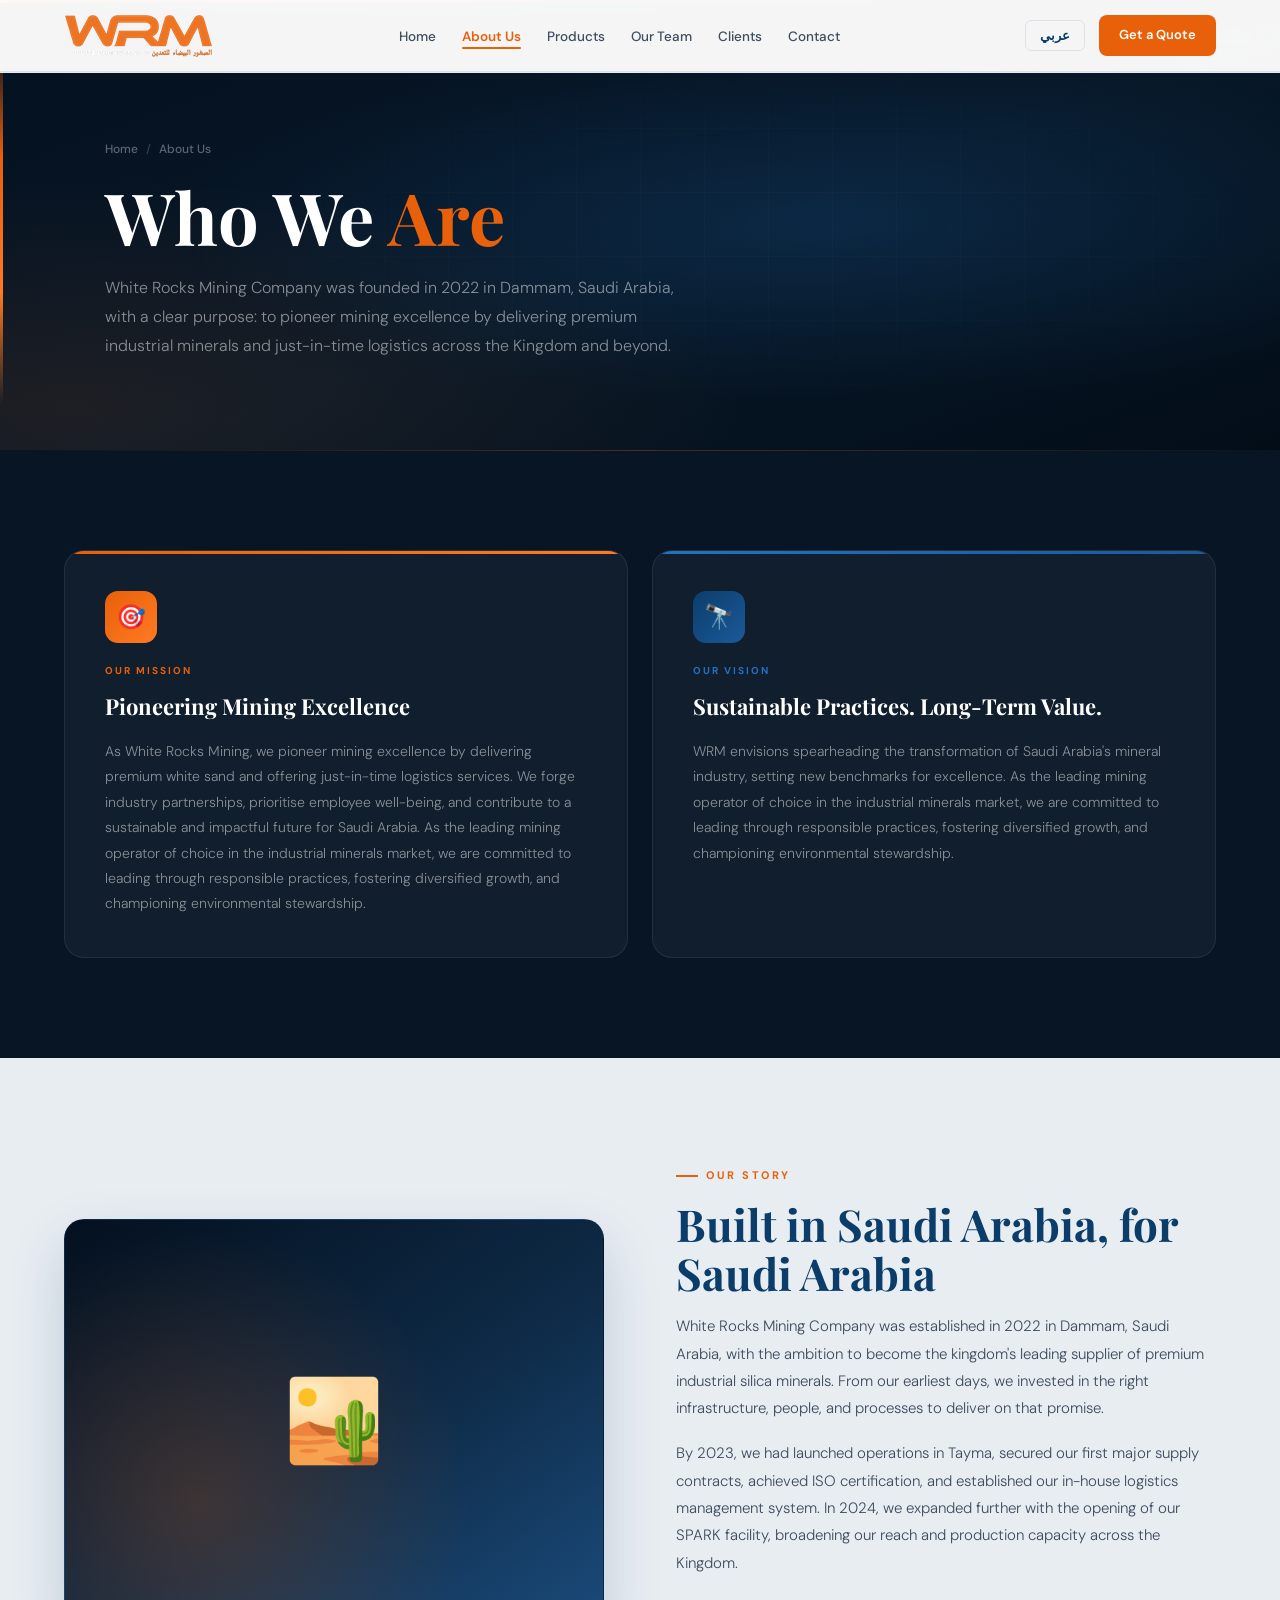
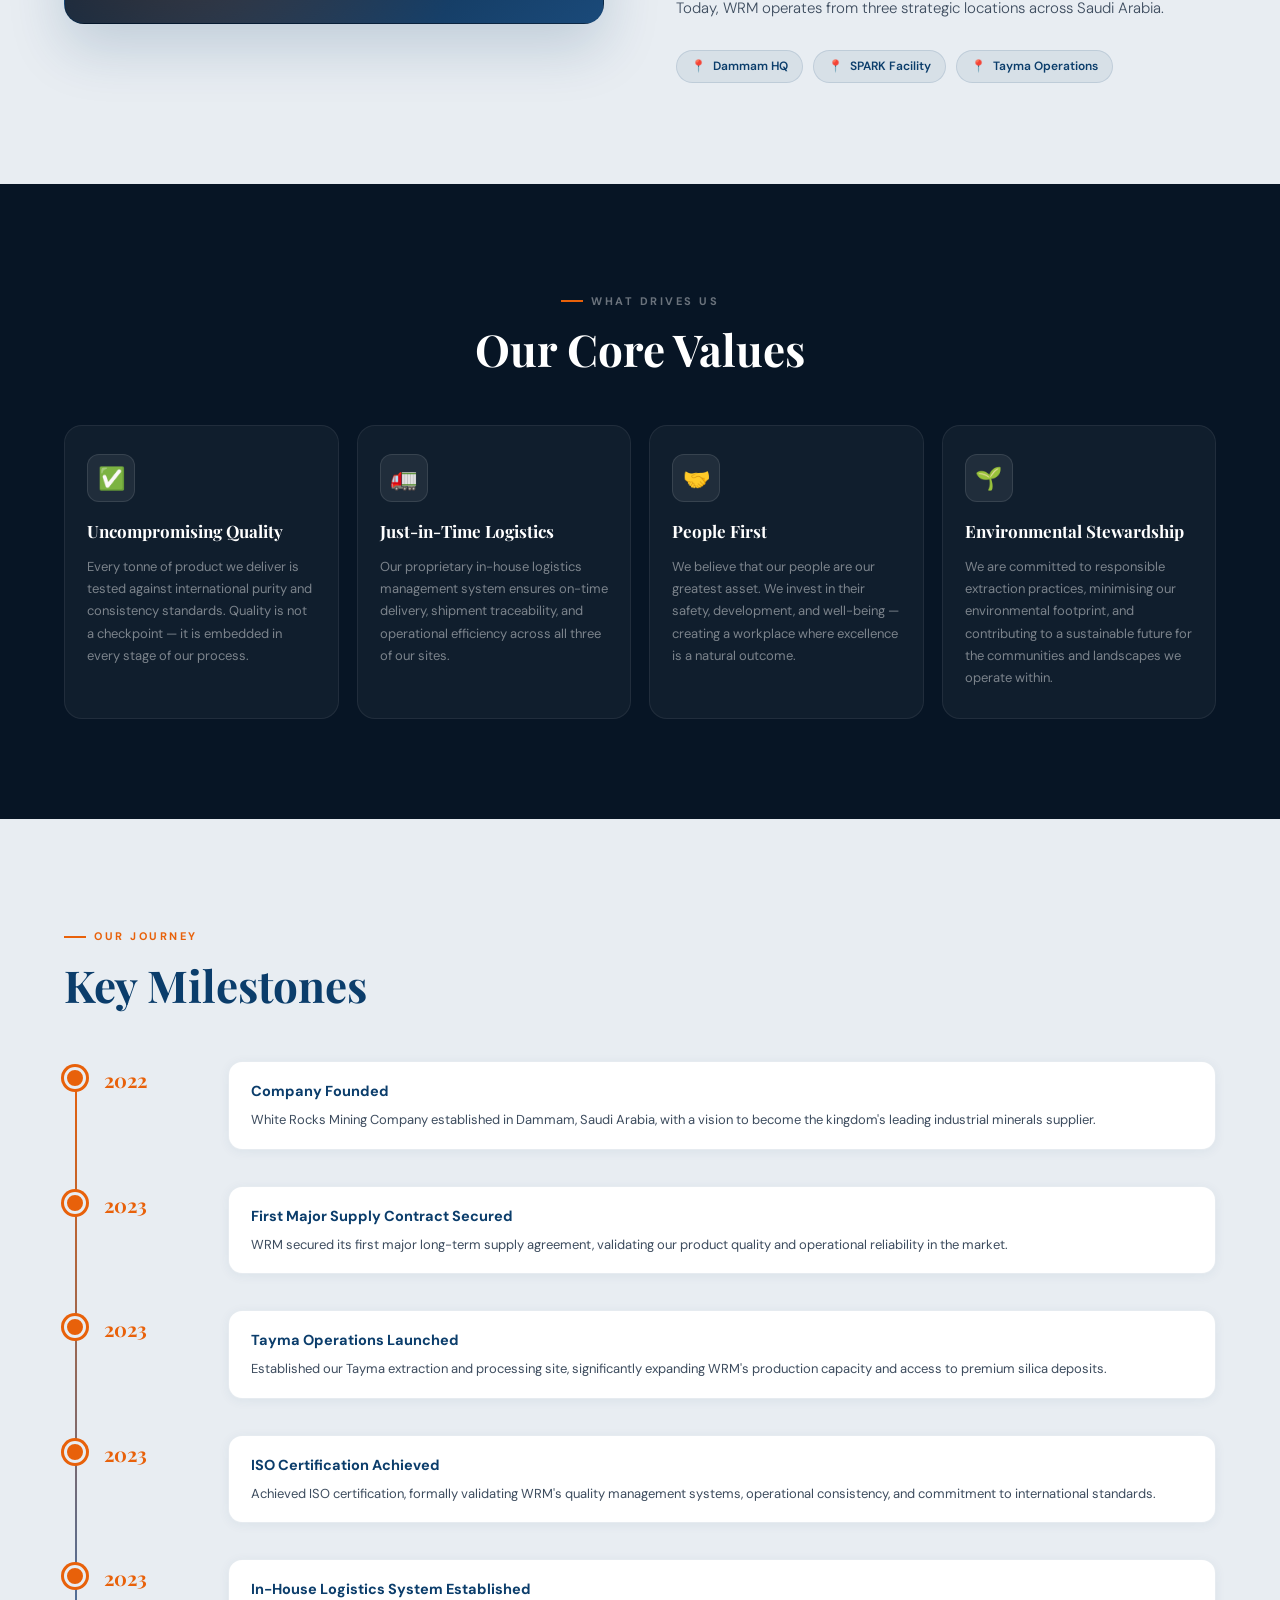
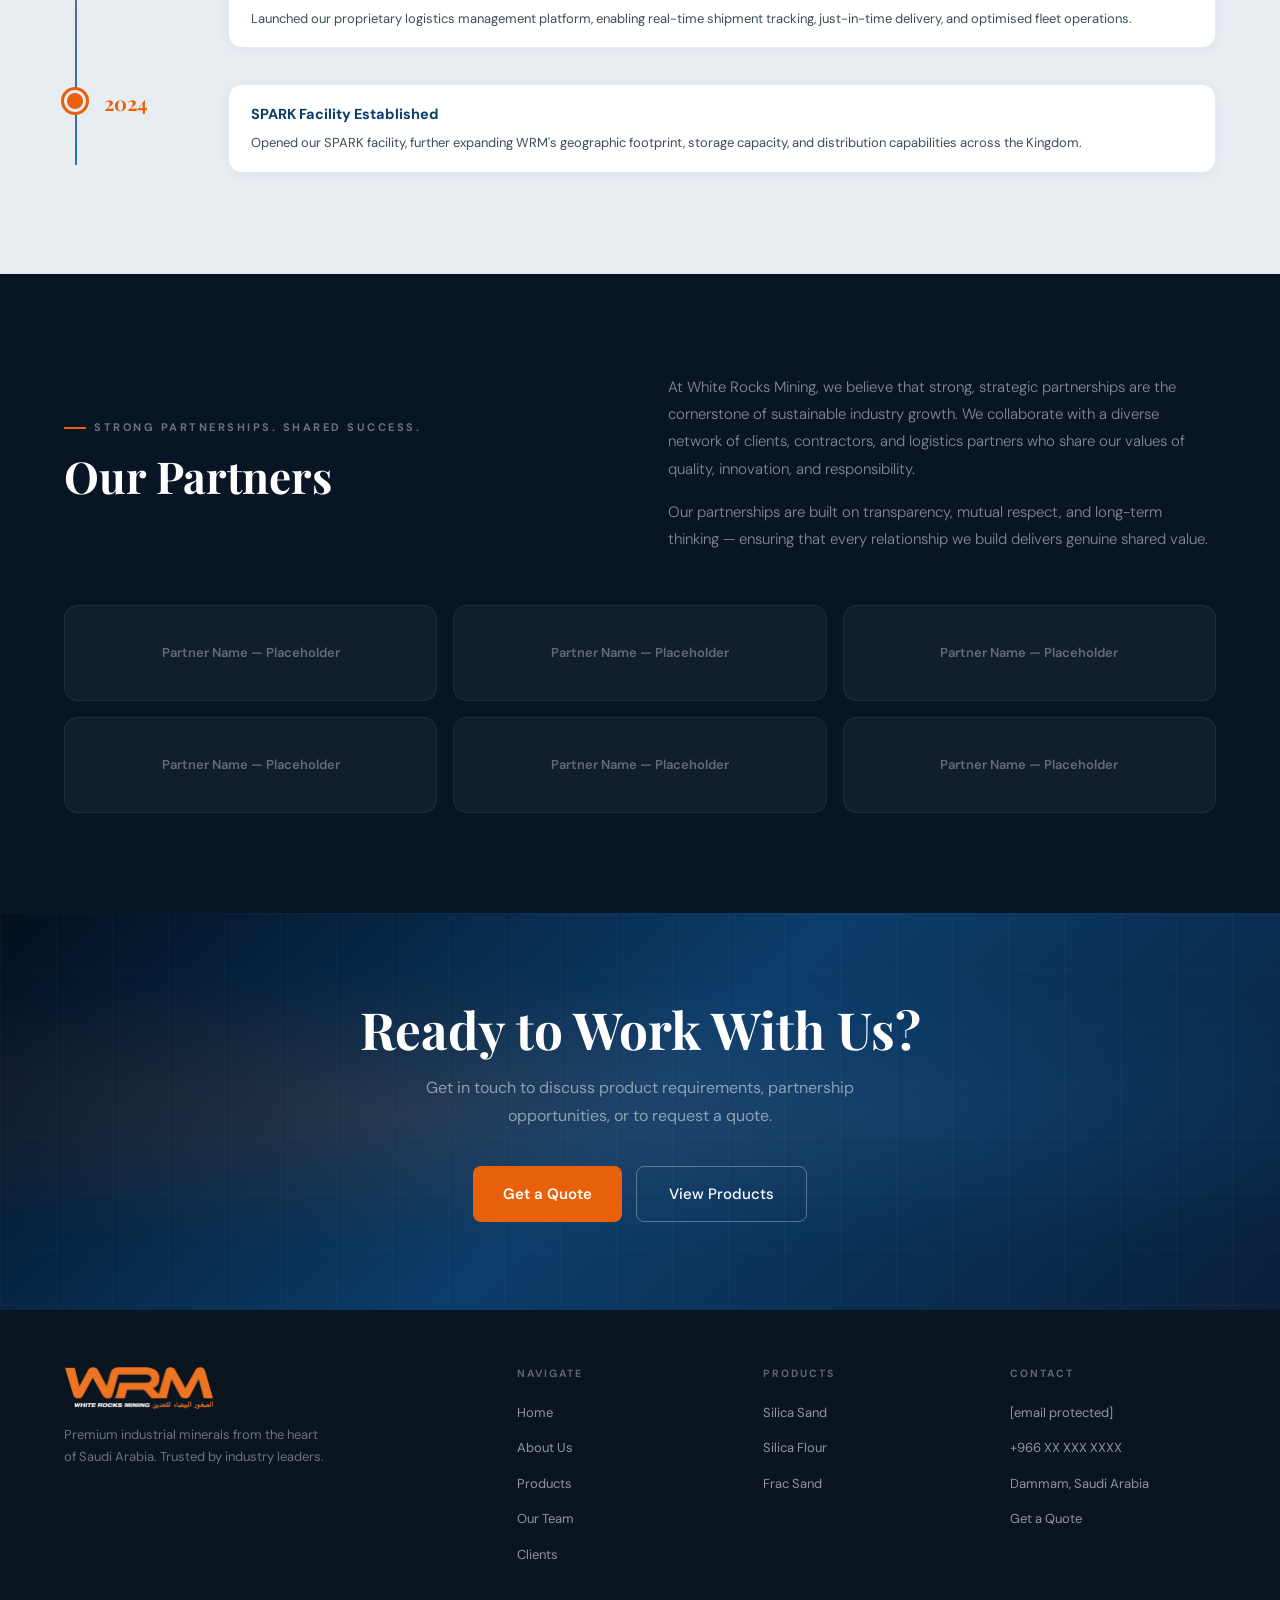
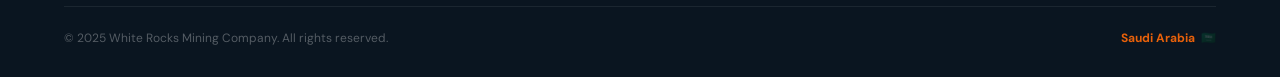
==== commit 0f1d5960: "Design update" ====
--- a/about.html
+++ b/about.html
@@ -16,6 +16,7 @@
 </head>
 <body>
 
+
 <!-- NAV -->
 <nav id="navbar">
   <a href="index.html" class="nav-logo">
@@ -23,7 +24,7 @@
   </a>
   <ul class="nav-links">
     <li><a href="index.html"    data-en="Home"     data-ar="الرئيسية">Home</a></li>
-    <li><a href="about.html"    class="active" data-en="About Us" data-ar="من نحن">About Us</a></li>
+    <li><a href="about.html"    data-en="About Us" data-ar="من نحن">About Us</a></li>
     <li><a href="products.html" data-en="Products" data-ar="المنتجات">Products</a></li>
     <li><a href="team.html"     data-en="Our Team" data-ar="فريقنا">Our Team</a></li>
     <li><a href="clients.html"  data-en="Clients"  data-ar="عملاؤنا">Clients</a></li>
@@ -46,7 +47,7 @@
 
 <!-- PAGE HERO -->
 <div class="page-hero">
-  <div class="hero-bar"></div><div class="hero-grid"></div><div class="hero-glow"></div>
+  <div class="hero-bar"></div><div class="hero-grid"></div><div class="hero-glow"></div><div class="hero-accent-line"></div>
   <div class="hero-inner">
     <div class="breadcrumb">
       <a href="index.html" data-en="Home" data-ar="الرئيسية">Home</a>
--- a/style.css
+++ b/style.css
@@ -27,11 +27,53 @@
 .lang-toggle:hover{border-color:var(--blue);background:var(--blue);color:white;}
 .btn-nav{background:var(--orange);color:white;border:none;border-radius:8px;padding:10px 20px;font-size:13px;font-weight:600;cursor:pointer;text-decoration:none;display:inline-flex;align-items:center;transition:all .25s;font-family:var(--font-body);white-space:nowrap;}
 .btn-nav:hover{background:var(--orange-light);transform:translateY(-1px);box-shadow:0 4px 16px rgba(232,97,10,.35);}
-.hamburger{display:none;flex-direction:column;gap:5px;cursor:pointer;background:none;border:none;padding:4px;}
-.hamburger span{display:block;width:24px;height:2px;background:var(--blue);border-radius:2px;}
-.mobile-menu{display:none;position:fixed;top:72px;left:0;right:0;background:white;border-bottom:1px solid var(--border);padding:20px 5%;z-index:999;flex-direction:column;box-shadow:var(--shadow-md);}
-.mobile-menu.open{display:flex;}
-.mobile-menu a{text-decoration:none;font-size:15px;font-weight:500;color:var(--text-mid);padding:14px 0;border-bottom:1px solid var(--border);}
+/* ── Hamburger ── */
+.hamburger{display:none;flex-direction:column;cursor:pointer;background:none;border:none;padding:6px 4px;gap:0;}
+.hamburger span{display:block;width:24px;height:2px;background:var(--blue);border-radius:2px;margin-bottom:5px;
+  transition:transform .35s cubic-bezier(.34,1.56,.64,1), opacity .2s ease, margin .35s ease;}
+.hamburger span:last-child{margin-bottom:0;}
+
+/* X animation when open */
+.hamburger.open span:nth-child(1){transform:translateY(7px) rotate(45deg);}
+.hamburger.open span:nth-child(2){opacity:0;transform:scaleX(0);}
+.hamburger.open span:nth-child(3){transform:translateY(-7px) rotate(-45deg);}
+
+/* ── Mobile menu ── */
+.mobile-menu{
+  display:flex;
+  flex-direction:column;
+  position:fixed;
+  top:72px;left:0;right:0;
+  background:white;
+  border-bottom:1px solid var(--border);
+  padding:0 5%;
+  z-index:999;
+  box-shadow:var(--shadow-md);
+  max-height:0;
+  overflow:hidden;
+  transition:max-height .4s cubic-bezier(.4,0,.2,1), padding .4s ease;
+}
+.mobile-menu.open{max-height:420px;padding:12px 5% 20px;}
+.mobile-menu a{
+  text-decoration:none;font-size:15px;font-weight:500;color:var(--text-mid);
+  padding:14px 0;border-bottom:1px solid var(--border);
+  display:flex;align-items:center;justify-content:space-between;
+  transition:color .2s ease, padding-left .2s ease;
+}
+.mobile-menu a:last-child{border-bottom:none;}
+.mobile-menu a:hover{color:var(--blue);}
+.mobile-menu a::after{content:'→';font-size:12px;opacity:0;transition:opacity .2s, transform .2s;}
+.mobile-menu a:hover::after{opacity:1;transform:translateX(4px);}
+
+/* Active page highlight */
+.mobile-menu a.active{color:var(--orange);font-weight:700;}
+.mobile-menu a.active::before{content:'';display:inline-block;width:4px;height:4px;border-radius:50%;background:var(--orange);margin-right:10px;flex-shrink:0;}
+[dir="rtl"] .mobile-menu a.active::before{margin-right:0;margin-left:10px;}
+[dir="rtl"] .mobile-menu a::after{content:'←';}
+
+/* Desktop nav active link */
+.nav-links a.active{color:var(--orange);font-weight:600;}
+.nav-links a.active::after{content:'';display:block;height:2px;background:var(--orange);border-radius:2px;margin-top:2px;width:100%;}
 
 /* PAGE HERO (inner pages) */
 /* PAGE HERO */
@@ -50,12 +92,14 @@
 
 /* COMMON (eyebrow, section-title, divider, buttons) */
 /* COMMON */
-section{padding:88px 5%;}
+section{padding:100px 5%;}
 .eyebrow{display:inline-flex;align-items:center;gap:8px;font-size:11px;font-weight:700;text-transform:uppercase;letter-spacing:2.5px;color:var(--orange);margin-bottom:14px;}
 .eyebrow::before{content:'';width:22px;height:2px;background:var(--orange);}
 [dir="rtl"] .eyebrow::before{display:none;}
 [dir="rtl"] .eyebrow::after{content:'';width:22px;height:2px;background:var(--orange);}
+.section-hd{margin-bottom:52px;}
 .section-title{font-family:var(--font-display);font-size:clamp(28px,3.8vw,44px);color:var(--blue);line-height:1.12;margin-bottom:16px;}
+.section-sub{font-size:15.5px;color:var(--text-mid);line-height:1.75;margin-top:12px;}
 .divider{height:1px;background:var(--border);}
 .btn-solid{background:var(--orange);color:white;border:none;border-radius:8px;padding:13px 28px;font-size:14px;font-weight:600;cursor:pointer;text-decoration:none;display:inline-flex;align-items:center;gap:8px;transition:all .25s;font-family:var(--font-body);}
 .btn-solid:hover{background:var(--orange-light);transform:translateY(-1px);box-shadow:0 6px 20px rgba(232,97,10,.35);}
@@ -110,3 +154,186 @@
   .footer-bottom{text-align:center;flex-direction:column;gap:8px;}
   .nav-right .btn-nav{display:none;}
 }
+
+/* ══════════════════════════════════════
+   CARD MICRO-ANIMATIONS
+══════════════════════════════════════ */
+
+/* ── Client cards — orange border + lift + scale ── */
+.client-card {
+  transition: all .3s cubic-bezier(.34,1.56,.64,1);
+}
+.client-card:hover {
+  border-color: var(--orange);
+  background: white;
+  box-shadow: 0 12px 40px rgba(11,61,107,.14);
+  transform: translateY(-6px) scale(1.02);
+}
+.client-card:hover .client-logo-bg {
+  transform: scale(1.08);
+}
+
+/* ── All other cards — gradient border mask + inner glow ── */
+.team-card, .prod-card, .story-card,
+.culture-card, .industry-card, .mv-card, .val-card,
+.partner-card, .q-card, .table-card, .hero-card {
+  transition: all .3s cubic-bezier(.34,1.56,.64,1);
+  position: relative;
+  overflow: hidden;
+}
+
+/* Inner background tint */
+.team-card::before, .prod-card::before, .story-card::before,
+.culture-card::before, .industry-card::before,
+.val-card::before, .q-card::before {
+  content: '';
+  position: absolute;
+  inset: 0;
+  border-radius: inherit;
+  background: linear-gradient(135deg, rgba(232,97,10,.04), rgba(34,114,195,.04));
+  opacity: 0;
+  transition: opacity .3s;
+  pointer-events: none;
+}
+
+/* Gradient border */
+.team-card::after, .prod-card::after, .story-card::after,
+.culture-card::after, .industry-card::after,
+.val-card::after, .q-card::after {
+  content: '';
+  position: absolute;
+  inset: -1px;
+  border-radius: inherit;
+  border: 1.5px solid transparent;
+  background: linear-gradient(135deg, var(--orange), var(--blue-light)) border-box;
+  -webkit-mask: linear-gradient(#fff 0 0) padding-box, linear-gradient(#fff 0 0);
+  -webkit-mask-composite: destination-out;
+  mask-composite: exclude;
+  opacity: 0;
+  transition: opacity .3s;
+  pointer-events: none;
+}
+
+/* Hover */
+.team-card:hover, .prod-card:hover, .story-card:hover,
+.culture-card:hover, .industry-card:hover,
+.val-card:hover, .q-card:hover {
+  transform: translateY(-8px);
+  box-shadow: 0 20px 48px rgba(11,61,107,.16);
+}
+
+.team-card:hover::before, .prod-card:hover::before, .story-card:hover::before,
+.culture-card:hover::before, .industry-card:hover::before,
+.val-card:hover::before, .q-card:hover::before { opacity: 1; }
+
+.team-card:hover::after, .prod-card:hover::after, .story-card:hover::after,
+.culture-card:hover::after, .industry-card:hover::after,
+.val-card:hover::after, .q-card:hover::after { opacity: 1; }
+
+/* Icon lift */
+.team-card:hover .team-photo,
+.prod-card:hover .prod-icon,
+.culture-card:hover .culture-icon,
+.val-card:hover .val-icon,
+.industry-card:hover .ind-icon {
+  transform: scale(1.06) rotate(-3deg);
+  transition: transform .3s cubic-bezier(.34,1.56,.64,1);
+}
+
+/* ══════════════════════════════════════
+   SCROLL TO TOP BUTTON
+══════════════════════════════════════ */
+#scrollTopBtn {
+  position: fixed;
+  bottom: 32px;
+  right: 32px;
+  width: 48px;
+  height: 48px;
+  background: var(--orange);
+  border: none;
+  border-radius: 50%;
+  cursor: pointer;
+  display: flex;
+  align-items: center;
+  justify-content: center;
+  box-shadow: 0 4px 20px rgba(232,97,10,.45);
+  transition: all .3s cubic-bezier(.34,1.56,.64,1);
+  opacity: 0;
+  transform: translateY(16px) scale(0.8);
+  z-index: 900;
+  pointer-events: none;
+}
+#scrollTopBtn.visible {
+  opacity: 1;
+  transform: translateY(0) scale(1);
+  pointer-events: auto;
+}
+#scrollTopBtn:hover {
+  background: var(--orange-light);
+  transform: translateY(-3px) scale(1.12);
+  box-shadow: 0 8px 28px rgba(232,97,10,.55);
+}
+#scrollTopBtn svg {
+  width: 20px;
+  height: 20px;
+  stroke: white;
+  fill: none;
+  stroke-width: 2.5;
+  stroke-linecap: round;
+  stroke-linejoin: round;
+}
+@media(max-width:640px){
+  #scrollTopBtn { bottom:20px; right:20px; width:42px; height:42px; }
+}
+
+/* ══════════════════════════════
+   PAGE LOADER
+══════════════════════════════ */
+#loader{
+  position:fixed;inset:0;z-index:9000;
+  display:flex;align-items:center;justify-content:center;
+  overflow:hidden;
+}
+.l-bg{
+  position:absolute;inset:0;
+  background:
+    radial-gradient(ellipse at 50% 40%, rgba(18,60,110,.7) 0%, transparent 55%),
+    radial-gradient(ellipse at 80% 10%, rgba(11,40,80,.5) 0%, transparent 45%),
+    linear-gradient(160deg, #050f1e 0%, #071525 50%, #030c18 100%);
+}
+.l-grid{
+  position:absolute;inset:0;
+  background-image:
+    linear-gradient(rgba(255,255,255,.015) 1px,transparent 1px),
+    linear-gradient(90deg,rgba(255,255,255,.015) 1px,transparent 1px);
+  background-size:80px 80px;
+  mask-image:radial-gradient(ellipse at center, black 20%, transparent 75%);
+  -webkit-mask-image:radial-gradient(ellipse at center, black 20%, transparent 75%);
+}
+.l-logo-wrap{
+  position:relative;z-index:2;
+  opacity:0;
+  animation:loaderLogoIn .65s cubic-bezier(.34,1.1,.64,1) .2s both;
+}
+.l-logo-wrap.breathing{
+  animation:loaderLogoIn .65s cubic-bezier(.34,1.1,.64,1) .2s both,
+            loaderBreathe 2s ease-in-out .9s infinite;
+}
+.l-logo-img{
+  filter:drop-shadow(0 0 40px rgba(232,97,10,.3)) drop-shadow(0 0 100px rgba(232,97,10,.08));
+  display:block;
+}
+#loader.exit{animation:loaderExit .5s cubic-bezier(.76,0,.24,1) both;}
+
+@keyframes loaderLogoIn{
+  from{opacity:0;transform:scale(.82);}
+  to{opacity:1;transform:scale(1);}
+}
+@keyframes loaderBreathe{
+  0%,100%{transform:scale(1);}
+  50%{transform:scale(1.04);}
+}
+@keyframes loaderExit{
+  0%{opacity:1;transform:scale(1);}
+  100%{opacity:0;transform:scale(1.06);}
+}
--- a/about.css
+++ b/about.css
@@ -1,73 +1,141 @@
 /* ==============================================
-   about.css — About page only
+   about.css — About page only (Direction A)
    ============================================== */
 
-/* MISSION & VISION */
-#mission{background:var(--off-white);}
-.mv-grid{display:grid;grid-template-columns:1fr 1fr;gap:28px;}
-.mv-card{background:white;border-radius:20px;padding:40px;border:1px solid var(--border);position:relative;overflow:hidden;transition:box-shadow .3s;}
-.mv-card:hover{box-shadow:var(--shadow-md);}
-.mv-card::before{content:'';position:absolute;top:0;left:0;right:0;height:4px;}
+/* PAGE HERO — darkest */
+.page-hero{
+  background:linear-gradient(160deg,#04101f 0%,#071828 55%,#030d18 100%);
+  padding:140px 6% 90px;position:relative;overflow:hidden;
+}
+.page-hero .hero-bar{position:absolute;top:0;left:0;right:0;height:3px;background:linear-gradient(90deg,var(--orange),var(--orange-light),transparent 70%);}
+.page-hero .hero-grid{position:absolute;inset:0;background-image:linear-gradient(rgba(255,255,255,.025) 1px,transparent 1px),linear-gradient(90deg,rgba(255,255,255,.025) 1px,transparent 1px);background-size:64px 64px;mask-image:radial-gradient(ellipse at 60% 50%,black 10%,transparent 65%);-webkit-mask-image:radial-gradient(ellipse at 60% 50%,black 10%,transparent 65%);}
+.page-hero .hero-glow{position:absolute;inset:0;background:radial-gradient(ellipse at 65% 50%,rgba(26,90,154,.25) 0%,transparent 55%),radial-gradient(ellipse at 5% 90%,rgba(232,97,10,.1) 0%,transparent 40%);}
+.hero-accent-line{position:absolute;left:0;top:0;bottom:0;width:3px;background:linear-gradient(to bottom,transparent 10%,var(--orange) 35%,var(--orange-light) 65%,transparent 90%);}
+.hero-inner{position:relative;z-index:2;padding-left:28px;}
+.breadcrumb{display:flex;align-items:center;gap:8px;margin-bottom:20px;font-size:12px;color:rgba(255,255,255,.35);font-weight:500;}
+.breadcrumb a{color:rgba(255,255,255,.35);text-decoration:none;transition:color .2s;}
+.breadcrumb a:hover{color:var(--orange);}
+.breadcrumb-sep{color:rgba(255,255,255,.2);}
+.page-title{font-family:var(--font-display);font-size:clamp(40px,6vw,72px);color:white;line-height:1.04;margin-bottom:20px;}
+.page-title .accent{color:var(--orange);}
+.page-desc{font-size:16px;color:rgba(255,255,255,.5);max-width:600px;line-height:1.8;font-weight:300;}
+
+/* ── MISSION & VISION — dark navy ── */
+#mission{background:#071525;position:relative;}
+#mission::before{content:'';position:absolute;top:0;left:0;right:0;height:1px;background:linear-gradient(90deg,transparent,rgba(232,97,10,.3),transparent);}
+.mv-grid{display:grid;grid-template-columns:1fr 1fr;gap:24px;}
+.mv-card{
+  background:rgba(255,255,255,.04);border:1px solid rgba(255,255,255,.08);
+  border-radius:20px;padding:40px;position:relative;overflow:hidden;
+  transition:background .3s,border-color .3s;
+}
+.mv-card:hover{background:rgba(255,255,255,.07);border-color:rgba(255,255,255,.14);}
+.mv-card::before{content:'';position:absolute;top:0;left:0;right:0;height:3px;}
 .mv-card.mission-card::before{background:linear-gradient(90deg,var(--orange),var(--orange-light));}
-.mv-card.vision-card::before{background:linear-gradient(90deg,var(--blue),var(--blue-light));}
-.mv-icon{width:56px;height:56px;border-radius:14px;display:flex;align-items:center;justify-content:center;font-size:26px;margin-bottom:22px;}
+.mv-card.vision-card::before{background:linear-gradient(90deg,var(--blue-light),var(--blue-mid));}
+.mv-icon{width:52px;height:52px;border-radius:13px;display:flex;align-items:center;justify-content:center;font-size:24px;margin-bottom:20px;}
 .mv-icon.orange-bg{background:linear-gradient(135deg,var(--orange),var(--orange-light));}
 .mv-icon.blue-bg{background:linear-gradient(135deg,var(--blue),var(--blue-mid));}
 .mv-label{font-size:10px;font-weight:700;text-transform:uppercase;letter-spacing:2px;margin-bottom:10px;}
 .mv-label.orange{color:var(--orange);}
 .mv-label.blue{color:var(--blue-light);}
-.mv-title{font-family:var(--font-display);font-size:24px;color:var(--blue);margin-bottom:14px;}
-.mv-text{font-size:14.5px;color:var(--text-mid);line-height:1.82;font-weight:300;}
+.mv-title{font-family:var(--font-display);font-size:22px;color:white;margin-bottom:14px;}
+.mv-text{font-size:14px;color:rgba(255,255,255,.5);line-height:1.82;font-weight:300;}
 
-/* OUR STORY */
-#story{background:white;}
+/* ── OUR STORY — #E8EDF2 ── */
+#story{background:#E8EDF2;}
 .story-grid{display:grid;grid-template-columns:1fr 1fr;gap:72px;align-items:center;}
-.story-visual{width:100%;aspect-ratio:4/3;background:linear-gradient(145deg,var(--blue),var(--blue-mid) 55%,var(--blue-light));border-radius:20px;display:flex;align-items:center;justify-content:center;font-size:80px;position:relative;overflow:hidden;}
-.story-visual::before{content:'';position:absolute;inset:0;background:radial-gradient(circle at 25% 70%,rgba(232,97,10,.28) 0%,transparent 55%);}
+.story-visual{
+  width:100%;aspect-ratio:4/3;
+  background:linear-gradient(145deg,#04101f,#0e2a46 55%,#1a4a7a);
+  border-radius:20px;display:flex;align-items:center;justify-content:center;
+  font-size:80px;position:relative;overflow:hidden;
+  border:1px solid rgba(11,61,107,.12);
+  box-shadow:0 24px 56px rgba(11,61,107,.18);
+}
+.story-visual::before{content:'';position:absolute;inset:0;background:radial-gradient(circle at 25% 70%,rgba(232,97,10,.22) 0%,transparent 55%);}
 .story-body p{font-size:15px;color:var(--text-mid);line-height:1.82;font-weight:300;margin-bottom:18px;}
 .story-body p:last-of-type{margin-bottom:28px;}
 .branch-pills{display:flex;gap:10px;flex-wrap:wrap;margin-top:8px;}
-.branch-pill{display:inline-flex;align-items:center;gap:7px;background:var(--off-white);border:1px solid var(--border);border-radius:100px;padding:6px 14px;font-size:12px;font-weight:600;color:var(--text-mid);}
+.branch-pill{display:inline-flex;align-items:center;gap:7px;background:rgba(11,61,107,.07);border:1px solid rgba(11,61,107,.12);border-radius:100px;padding:6px 14px;font-size:12px;font-weight:600;color:var(--blue);}
 .branch-pill::before{content:'📍';font-size:12px;}
 
-/* VALUES */
-#values{background:var(--off-white);}
-.values-grid{display:grid;grid-template-columns:repeat(4,1fr);gap:22px;}
-.val-card{background:white;border-radius:18px;padding:30px 26px;border:1px solid var(--border);transition:all .3s;}
-.val-card:hover{transform:translateY(-5px);box-shadow:var(--shadow-md);border-color:var(--orange);}
-.val-icon{width:52px;height:52px;border-radius:13px;background:linear-gradient(135deg,var(--blue),var(--blue-mid));display:flex;align-items:center;justify-content:center;font-size:24px;margin-bottom:18px;}
-.val-title{font-family:var(--font-display);font-size:18px;color:var(--blue);margin-bottom:10px;}
-.val-desc{font-size:13.5px;color:var(--text-mid);line-height:1.72;}
+/* ── VALUES — dark navy ── */
+#values{background:#071525;}
+#values .section-title{color:white;}
+#values .eyebrow{color:rgba(255,255,255,.4);}
+#values .eyebrow::before{background:var(--orange);}
+.values-grid{display:grid;grid-template-columns:repeat(4,1fr);gap:18px;}
+.val-card{
+  background:rgba(255,255,255,.04);border:1px solid rgba(255,255,255,.07);
+  border-radius:18px;padding:28px 22px;transition:all .3s;
+}
+.val-card:hover{background:rgba(255,255,255,.07);border-color:rgba(232,97,10,.35);transform:translateY(-4px);}
+.val-icon{width:48px;height:48px;border-radius:12px;background:rgba(255,255,255,.07);border:1px solid rgba(255,255,255,.1);display:flex;align-items:center;justify-content:center;font-size:22px;margin-bottom:16px;}
+.val-title{font-family:var(--font-display);font-size:17px;color:white;margin-bottom:10px;}
+.val-desc{font-size:13px;color:rgba(255,255,255,.45);line-height:1.72;}
 
-/* TIMELINE */
-#timeline{background:white;}
+/* ── TIMELINE — #E8EDF2 ── */
+#timeline{background:#E8EDF2;}
 .timeline-wrap{position:relative;padding-left:40px;}
 [dir="rtl"] .timeline-wrap{padding-left:0;padding-right:40px;}
 .timeline-wrap::before{content:'';position:absolute;left:11px;top:8px;bottom:8px;width:2px;background:linear-gradient(to bottom,var(--orange),var(--blue-light));}
 [dir="rtl"] .timeline-wrap::before{left:auto;right:11px;}
-.tl-item{position:relative;padding-bottom:40px;display:grid;grid-template-columns:120px 1fr;gap:28px;align-items:start;}
+.tl-item{position:relative;padding-bottom:36px;display:grid;grid-template-columns:100px 1fr;gap:24px;align-items:start;}
 .tl-item:last-child{padding-bottom:0;}
-.tl-dot{position:absolute;left:-40px;top:6px;width:24px;height:24px;border-radius:50%;background:var(--orange);border:3px solid white;box-shadow:0 0 0 3px var(--orange);display:flex;align-items:center;justify-content:center;}
+.tl-dot{position:absolute;left:-40px;top:6px;width:22px;height:22px;border-radius:50%;background:var(--orange);border:3px solid #E8EDF2;box-shadow:0 0 0 3px var(--orange);}
 [dir="rtl"] .tl-dot{left:auto;right:-40px;}
-.tl-dot::after{content:'';width:8px;height:8px;border-radius:50%;background:white;}
-.tl-year{font-family:var(--font-display);font-size:22px;color:var(--orange);font-weight:700;padding-top:2px;}
-.tl-content{background:var(--off-white);border-radius:14px;padding:20px 24px;border:1px solid var(--border);}
-.tl-title{font-weight:700;font-size:15px;color:var(--blue);margin-bottom:6px;}
-.tl-desc{font-size:13.5px;color:var(--text-mid);line-height:1.65;}
+.tl-year{font-family:var(--font-display);font-size:20px;color:var(--orange);font-weight:700;padding-top:3px;}
+.tl-content{background:white;border-radius:14px;padding:18px 22px;border:1px solid rgba(11,61,107,.1);box-shadow:0 2px 12px rgba(11,61,107,.06);}
+.tl-title{font-weight:700;font-size:14.5px;color:var(--blue);margin-bottom:6px;}
+.tl-desc{font-size:13px;color:var(--text-mid);line-height:1.65;}
 
-/* PARTNERS */
-#partners{background:var(--off-white);}
-.partners-intro{display:grid;grid-template-columns:1fr 1fr;gap:56px;align-items:center;margin-bottom:56px;}
-.partners-intro-text p{font-size:15px;color:var(--text-mid);line-height:1.82;font-weight:300;margin-bottom:16px;}
+/* ── PARTNERS — dark navy ── */
+#partners{background:#071525;}
+#partners .section-title{color:white;}
+#partners .eyebrow{color:rgba(255,255,255,.4);}
+#partners .eyebrow::before{background:var(--orange);}
+.partners-intro{display:grid;grid-template-columns:1fr 1fr;gap:56px;align-items:center;margin-bottom:52px;}
+.partners-intro-text p{font-size:15px;color:rgba(255,255,255,.5);line-height:1.82;font-weight:300;margin-bottom:16px;}
 .partners-intro-text p:last-child{margin-bottom:0;}
-.partners-grid{display:grid;grid-template-columns:repeat(3,1fr);gap:20px;}
-.partner-card{background:white;border-radius:16px;border:1px solid var(--border);height:100px;display:flex;align-items:center;justify-content:center;font-size:13px;font-weight:600;color:var(--text-light);transition:all .2s;padding:16px;}
-.partner-card:hover{border-color:var(--orange);color:var(--blue);box-shadow:var(--shadow-sm);}
+.partners-grid{display:grid;grid-template-columns:repeat(3,1fr);gap:16px;}
+.partner-card{
+  background:rgba(255,255,255,.04);border:1px solid rgba(255,255,255,.07);
+  border-radius:14px;height:96px;display:flex;align-items:center;justify-content:center;
+  font-size:13px;font-weight:600;color:rgba(255,255,255,.35);
+  transition:all .25s;padding:16px;
+}
+.partner-card:hover{border-color:rgba(232,97,10,.35);color:white;background:rgba(255,255,255,.07);}
 
+/* ── CTA — dark ── */
+#cta-banner{
+  background:linear-gradient(135deg,#04101f 0%,var(--blue) 50%,#0a1f3a 100%);
+  position:relative;overflow:hidden;text-align:center;
+}
+#cta-banner::before{content:'';position:absolute;inset:0;background:radial-gradient(ellipse at 30% 50%,rgba(232,97,10,.12) 0%,transparent 50%),radial-gradient(ellipse at 70% 50%,rgba(34,114,195,.15) 0%,transparent 50%);}
+#cta-banner::after{content:'';position:absolute;inset:0;background-image:linear-gradient(rgba(255,255,255,.02) 1px,transparent 1px),linear-gradient(90deg,rgba(255,255,255,.02) 1px,transparent 1px);background-size:56px 56px;}
+.cta-title{font-family:var(--font-display);font-size:clamp(28px,4vw,52px);color:white;margin-bottom:16px;line-height:1.1;position:relative;z-index:1;}
+.cta-sub{font-size:16px;color:rgba(255,255,255,.5);margin-bottom:36px;position:relative;z-index:1;}
+.cta-actions{display:flex;gap:14px;justify-content:center;flex-wrap:wrap;position:relative;z-index:1;}
+.btn-hero-out{background:transparent;color:white;border:1.5px solid rgba(255,255,255,.3);border-radius:8px;padding:15px 32px;font-size:15px;font-weight:500;cursor:pointer;text-decoration:none;display:inline-flex;align-items:center;transition:all .25s;font-family:var(--font-body);}
+.btn-hero-out:hover{background:rgba(255,255,255,.1);border-color:rgba(255,255,255,.55);transform:translateY(-2px);}
 
+/* ── RESPONSIVE ── */
+@media(max-width:960px){
+  .mv-grid{grid-template-columns:1fr;}
+  .story-grid{grid-template-columns:1fr;gap:40px;}
+  .values-grid{grid-template-columns:repeat(2,1fr);}
+  .partners-intro{grid-template-columns:1fr;gap:32px;}
+  .partners-grid{grid-template-columns:repeat(2,1fr);}
+}
+@media(max-width:640px){
+  .hero-inner{padding-left:16px;}
+  .values-grid{grid-template-columns:1fr;}
+  .partners-grid{grid-template-columns:1fr 1fr;}
+  .tl-item{grid-template-columns:72px 1fr;gap:16px;}
+}
 @media(max-width:480px){
-  .mv-grid{grid-template-columns:1fr;}
-  .values-grid{grid-template-columns:1fr;}
-  .timeline-item{flex-direction:column;gap:12px;}
+  .page-title{font-size:36px;}
   .partners-grid{grid-template-columns:1fr 1fr;}
-}+  .story-visual{aspect-ratio:3/2;}
+}
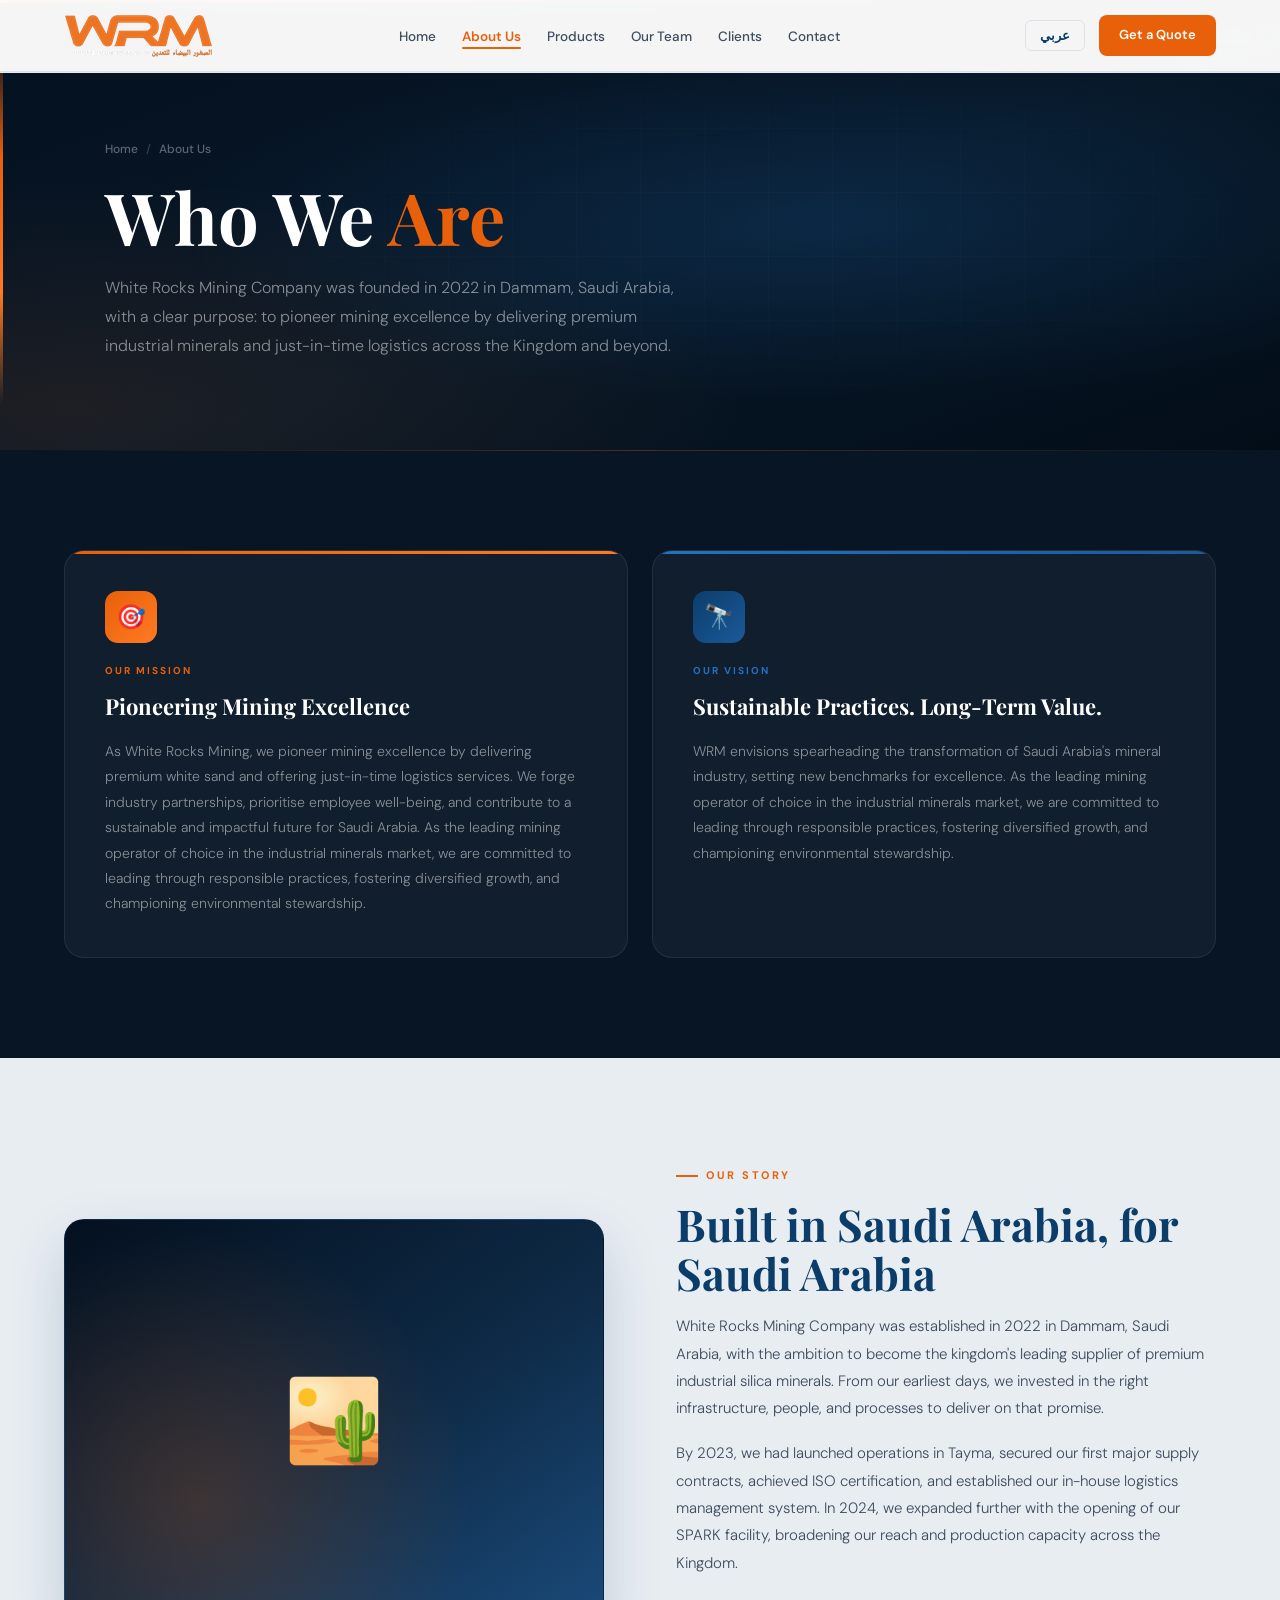
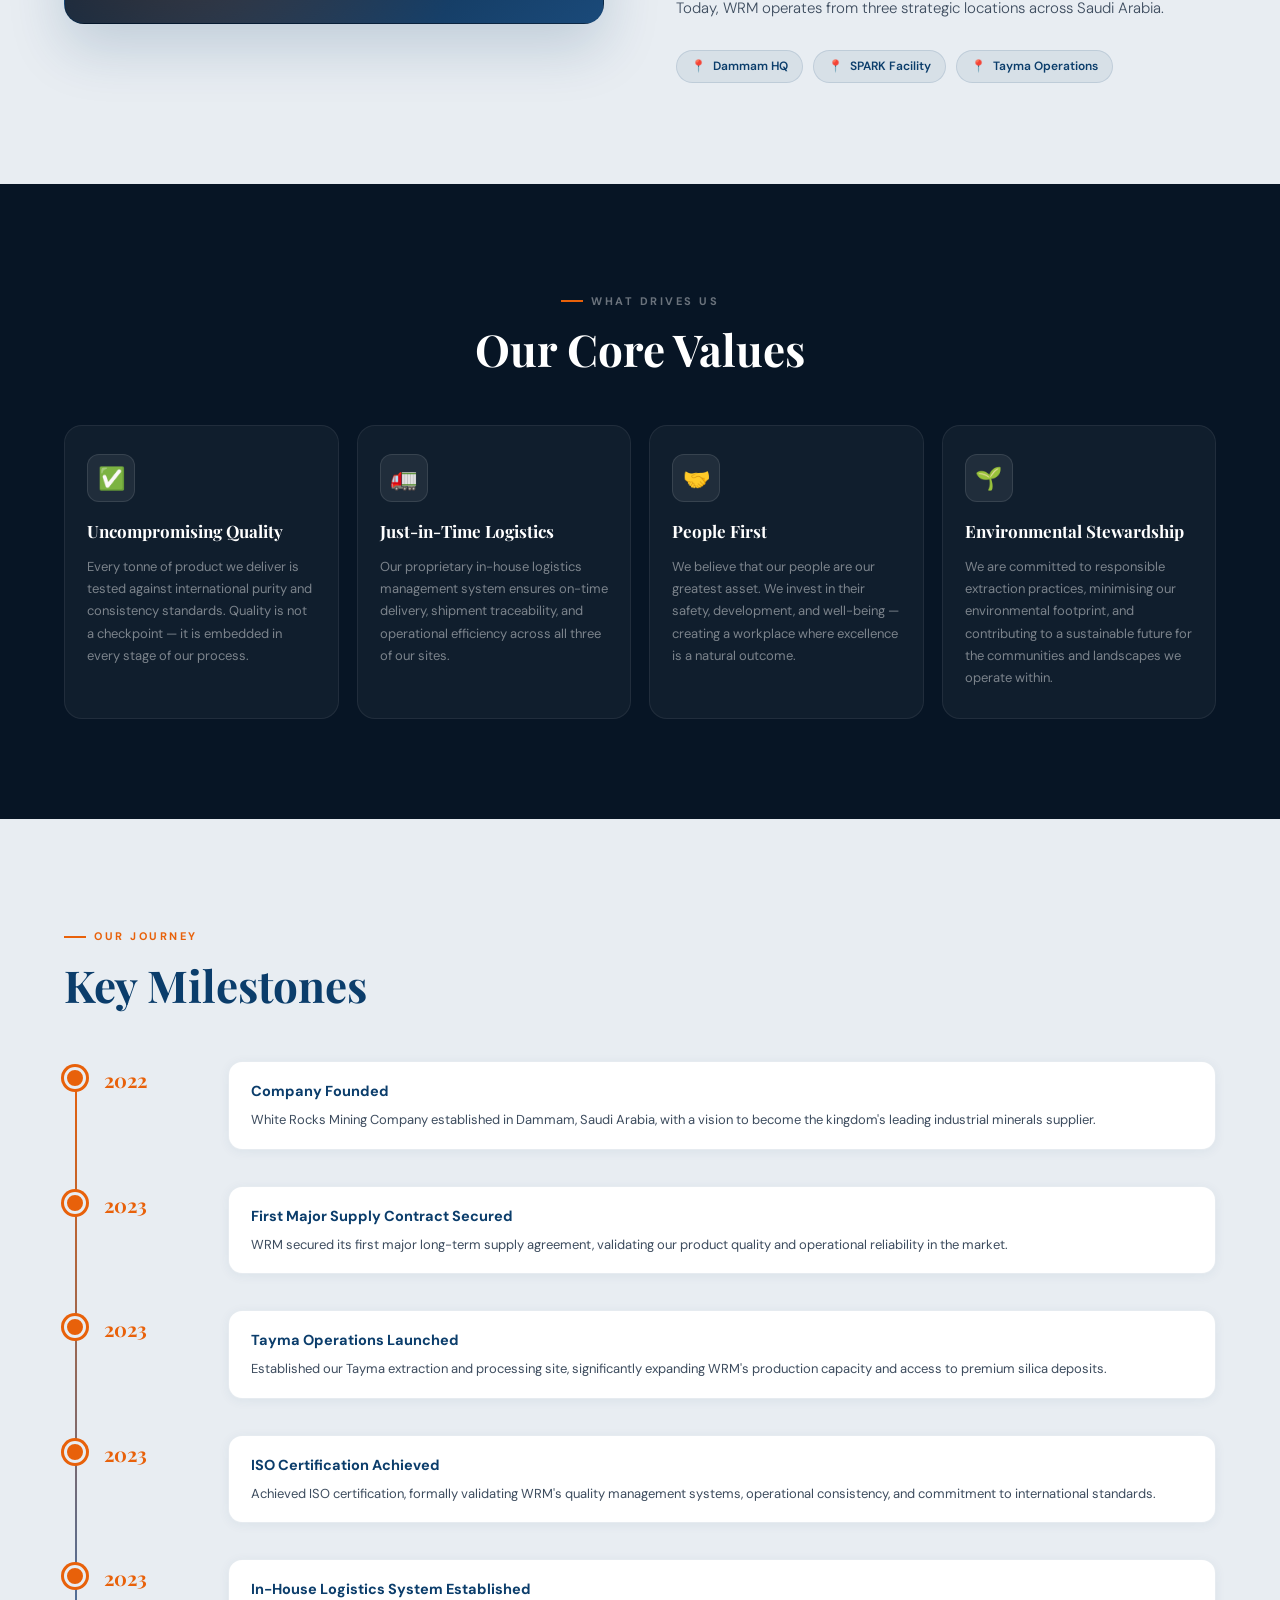
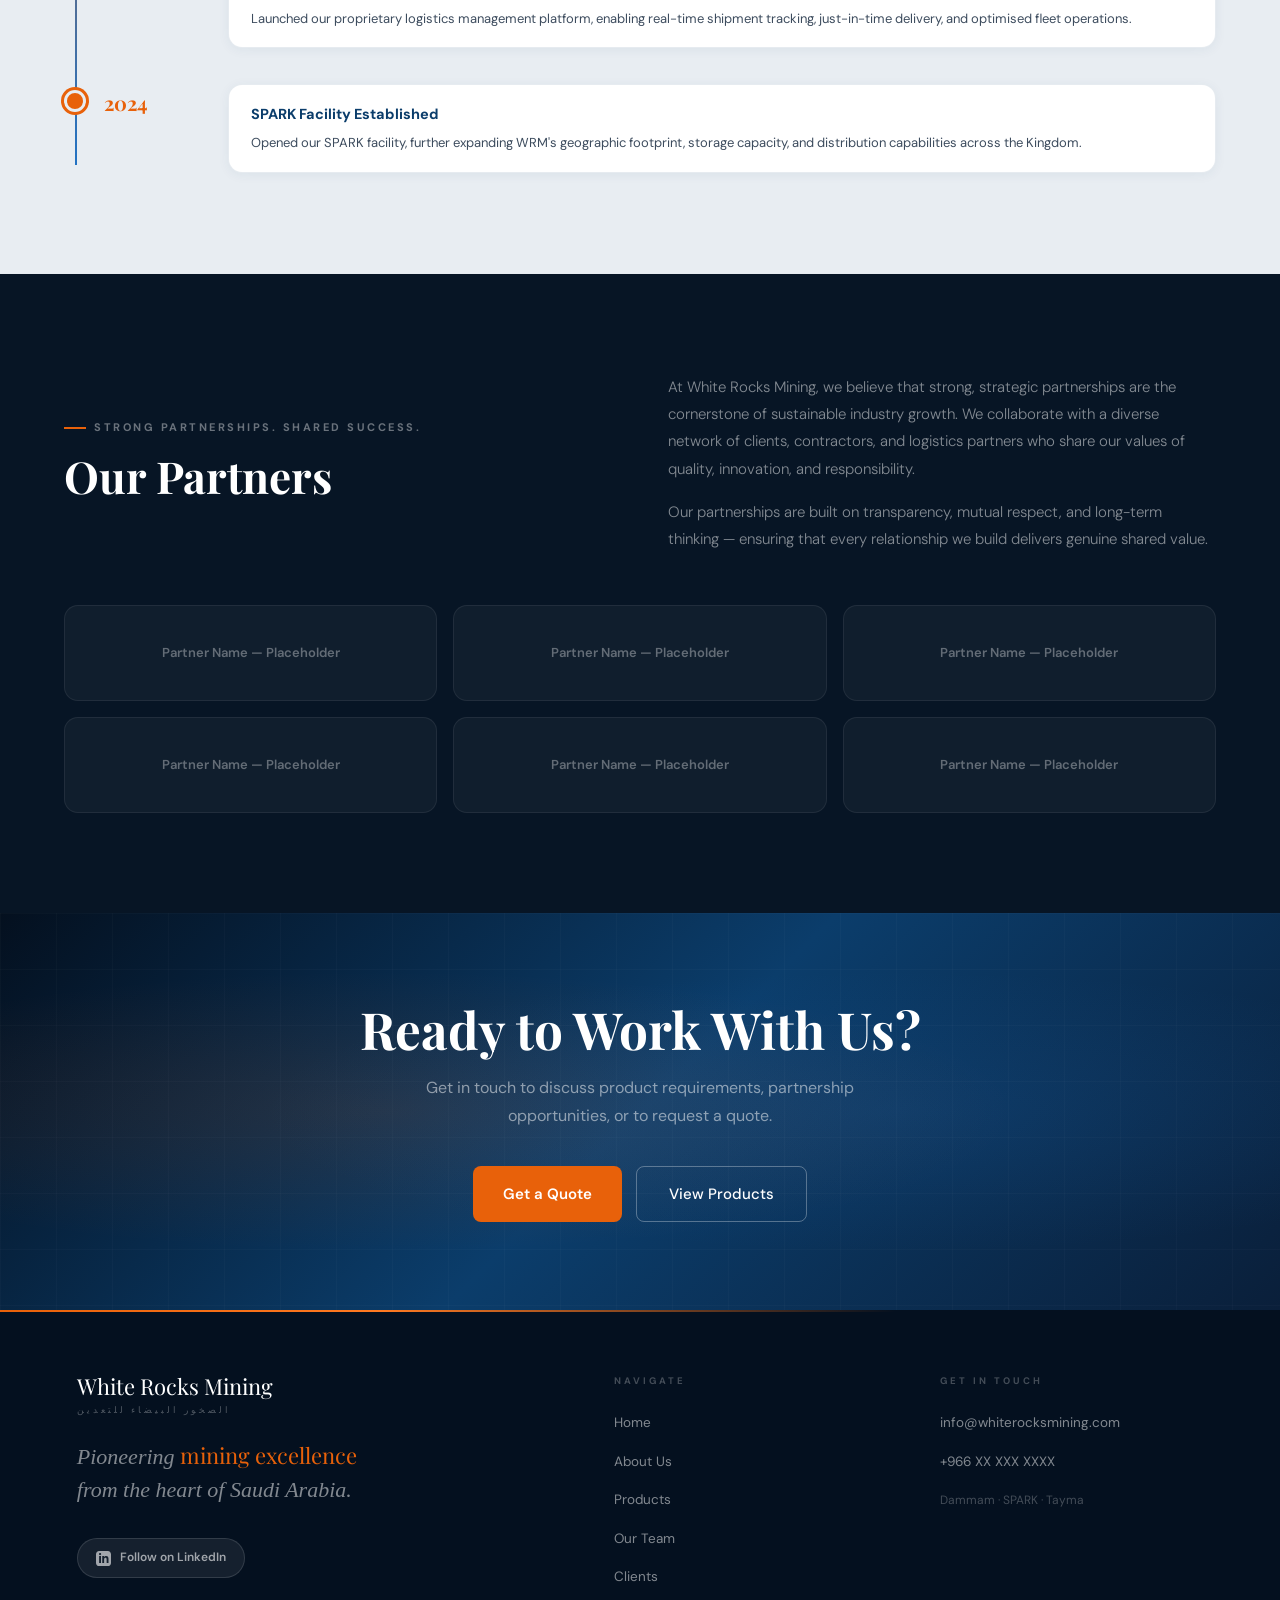
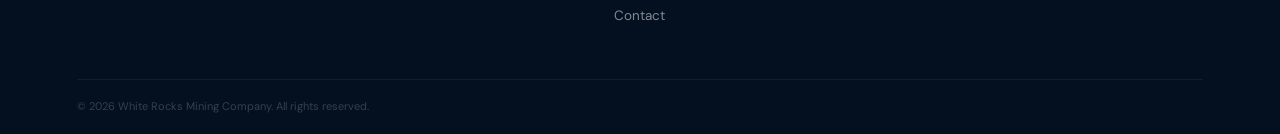
==== commit e8380a59: "updated footer design and injected to script" ====
--- a/about.html
+++ b/about.html
@@ -226,21 +226,6 @@
   </div>
 </section>
 
-<!-- FOOTER -->
-<footer>
-  <div class="footer-grid">
-    <div>
-      <a href="index.html" class="nav-logo" style="text-decoration:none;">
-      <img src="assets/logo-footer.png" alt="White Rocks Mining" width="136" height="40" class="logo-img"/>
-    </a>
-      <p class="footer-desc" data-en="Premium industrial minerals from the heart of Saudi Arabia. Trusted by industry leaders." data-ar="معادن صناعية متميزة من قلب المملكة العربية السعودية. موثوق بها من قادة الصناعة.">Premium industrial minerals from the heart of Saudi Arabia. Trusted by industry leaders.</p>
-    </div>
-    <div><div class="footer-col-title" data-en="Navigate" data-ar="التنقل">Navigate</div><ul class="footer-links"><li><a href="index.html" data-en="Home" data-ar="الرئيسية">Home</a></li><li><a href="about.html" data-en="About Us" data-ar="من نحن">About Us</a></li><li><a href="products.html" data-en="Products" data-ar="المنتجات">Products</a></li><li><a href="team.html" data-en="Our Team" data-ar="فريقنا">Our Team</a></li><li><a href="clients.html" data-en="Clients" data-ar="عملاؤنا">Clients</a></li></ul></div>
-    <div><div class="footer-col-title" data-en="Products" data-ar="المنتجات">Products</div><ul class="footer-links"><li><a href="products.html#silica-sand" data-en="Silica Sand" data-ar="رمل السيليكا">Silica Sand</a></li><li><a href="products.html#silica-flour" data-en="Silica Flour" data-ar="دقيق السيليكا">Silica Flour</a></li><li><a href="products.html#frac-sand" data-en="Frac Sand" data-ar="رمل الفراك">Frac Sand</a></li></ul></div>
-    <div><div class="footer-col-title" data-en="Contact" data-ar="تواصل">Contact</div><ul class="footer-links"><li><a href="/cdn-cgi/l/email-protection#0861666e67487f60617c6d7a676b637b65616661666f266b6765"><span class="__cf_email__" data-cfemail="fa93949c95ba8d92938e9f889599918997939493949dd4999597">[email&#160;protected]</span></a></li><li><a href="tel:+966XXXXXXXX">+966 XX XXX XXXX</a></li><li><a href="contact.html" data-en="Dammam, Saudi Arabia" data-ar="الدمام، السعودية">Dammam, Saudi Arabia</a></li><li><a href="contact.html" data-en="Get a Quote" data-ar="طلب عرض سعر">Get a Quote</a></li></ul></div>
-  </div>
-  <div class="footer-bottom"><div class="footer-copy" data-en="© 2025 White Rocks Mining Company. All rights reserved." data-ar="© 2025 شركة وايت روكس للتعدين. جميع الحقوق محفوظة.">© 2025 White Rocks Mining Company. All rights reserved.</div><div class="footer-badge"><em data-en="Saudi Arabia" data-ar="المملكة العربية السعودية">Saudi Arabia</em> 🇸🇦</div></div>
-</footer>
 
 <script src="script.js" defer></script>
 </body>
--- a/style.css
+++ b/style.css
@@ -337,3 +337,78 @@
   0%{opacity:1;transform:scale(1);}
   100%{opacity:0;transform:scale(1.06);}
 }
+
+/* ═══════════════════════════════════════════
+   FOOTER — injected via script.js
+   ═══════════════════════════════════════════ */
+footer{
+  background:#04101f;
+  position:relative;
+  padding:64px 6% 0;
+}
+footer::before{
+  content:'';position:absolute;top:0;left:0;right:0;height:2px;
+  background:linear-gradient(90deg,var(--orange) 0%,var(--orange-light) 30%,transparent 70%);
+}
+.footer-inner{
+  display:grid;
+  grid-template-columns:1.8fr 1fr 1fr;
+  gap:64px;
+}
+.footer-brand .footer-logo-name{
+  font-family:var(--font-display);
+  font-size:22px;color:white;line-height:1.15;margin-bottom:4px;
+}
+.footer-brand .footer-logo-sub{
+  font-size:9px;color:rgba(255,255,255,.3);
+  letter-spacing:3px;text-transform:uppercase;
+  margin-bottom:22px;display:block;
+}
+.footer-brand .footer-tagline{
+  font-family:var(--font-display);
+  font-style:italic;
+  font-size:clamp(16px,1.8vw,22px);
+  color:rgba(255,255,255,.5);
+  line-height:1.5;
+  max-width:300px;
+  margin-bottom:32px;
+}
+.footer-brand .footer-tagline em{color:var(--orange);font-style:normal;}
+.footer-li-btn{
+  display:inline-flex;align-items:center;gap:9px;
+  background:rgba(255,255,255,.07);border:1px solid rgba(255,255,255,.12);
+  border-radius:100px;padding:9px 18px;
+  font-size:12px;font-weight:600;color:rgba(255,255,255,.6);
+  text-decoration:none;transition:all .2s;
+}
+.footer-li-btn:hover{background:rgba(10,102,194,.3);border-color:rgba(10,102,194,.5);color:white;}
+.footer-li-btn svg{width:15px;height:15px;fill:currentColor;flex-shrink:0;}
+.footer-col-title{
+  font-size:9.5px;font-weight:700;letter-spacing:3px;
+  text-transform:uppercase;color:rgba(255,255,255,.25);
+  margin-bottom:20px;
+}
+.footer-col-links{list-style:none;display:flex;flex-direction:column;gap:13px;}
+.footer-col-links a{
+  font-size:13.5px;color:rgba(255,255,255,.5);
+  text-decoration:none;transition:color .2s;
+}
+.footer-col-links a:hover{color:white;}
+.footer-locations{font-size:12px !important;color:rgba(255,255,255,.25) !important;margin-top:4px;}
+.footer-bottom{
+  margin-top:52px;padding:18px 0;
+  border-top:1px solid rgba(255,255,255,.06);
+  display:flex;align-items:center;justify-content:space-between;
+}
+.footer-copy{font-size:11px;color:rgba(255,255,255,.2);}
+
+/* Footer responsive */
+@media(max-width:960px){
+  .footer-inner{grid-template-columns:1fr 1fr;gap:40px;}
+  .footer-brand{grid-column:1/-1;}
+}
+@media(max-width:560px){
+  .footer-inner{grid-template-columns:1fr;}
+  .footer-brand{grid-column:auto;}
+  footer{padding:48px 6% 0;}
+}
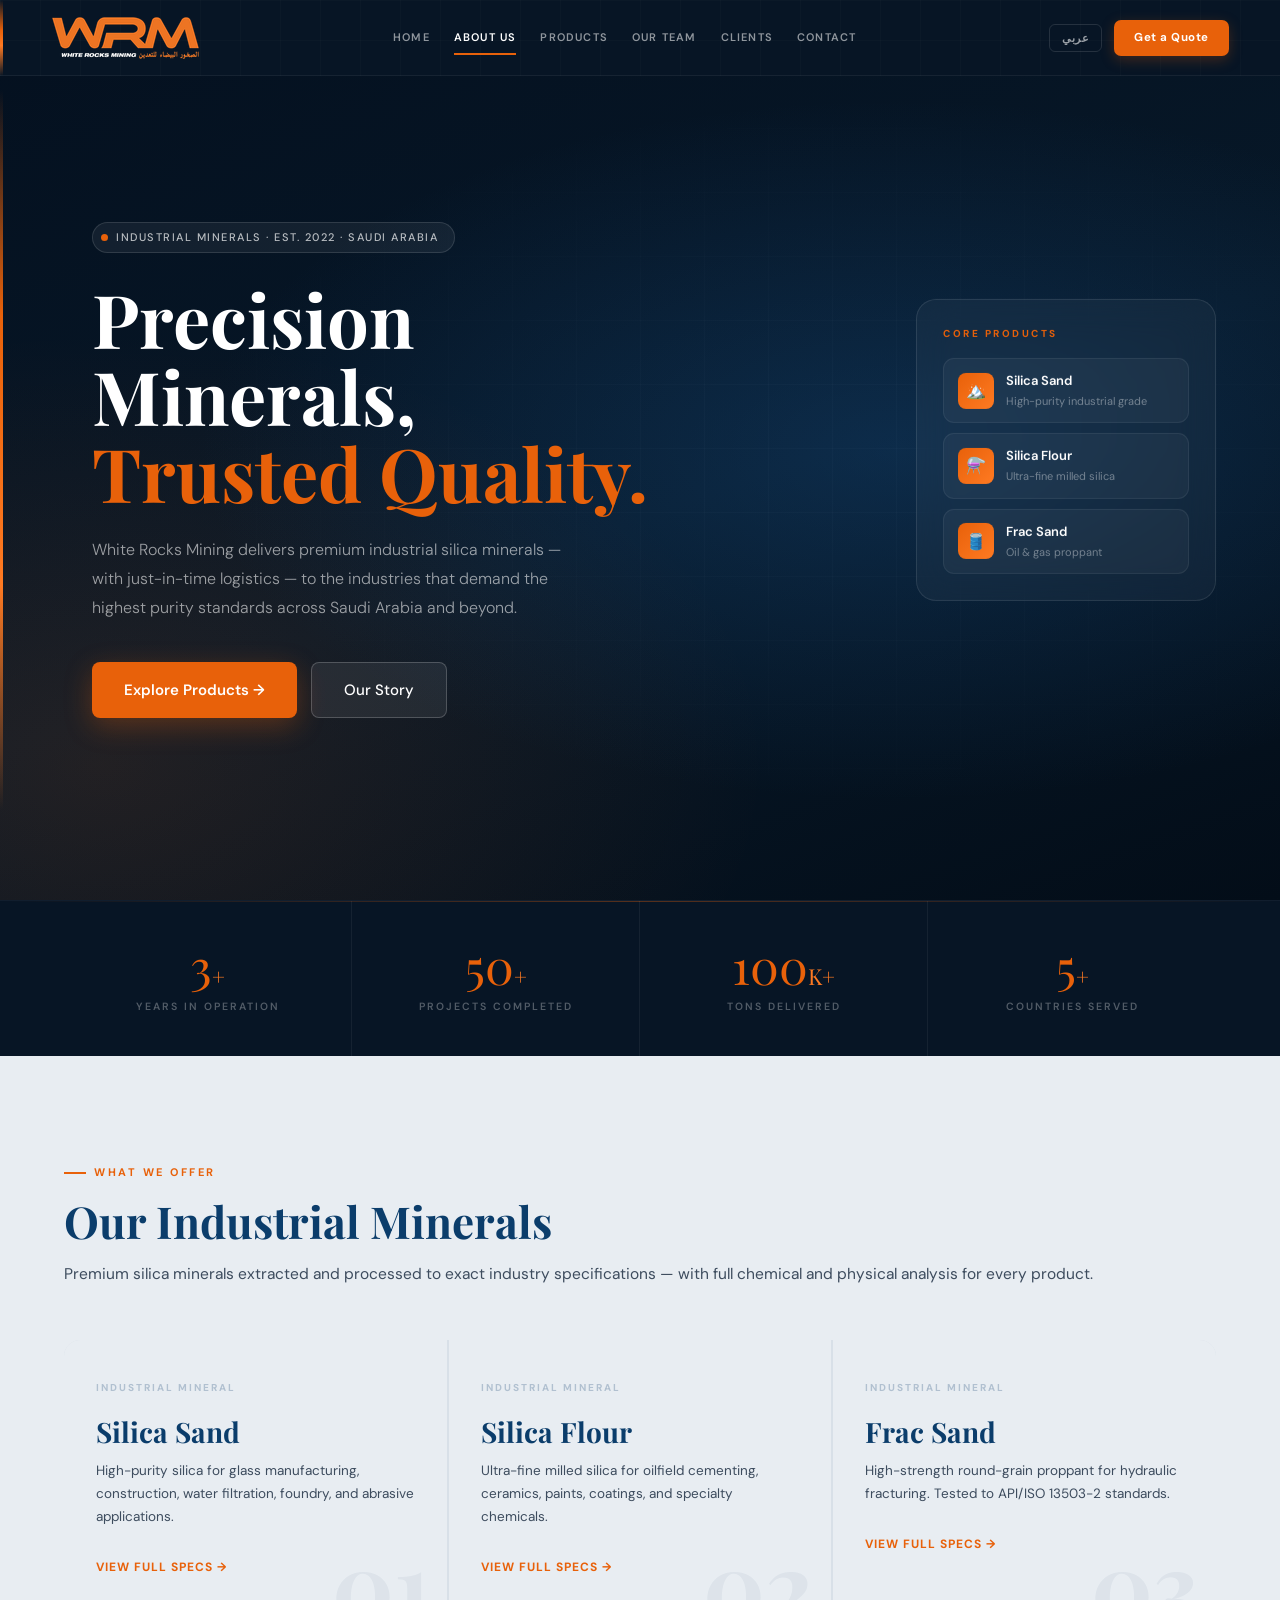
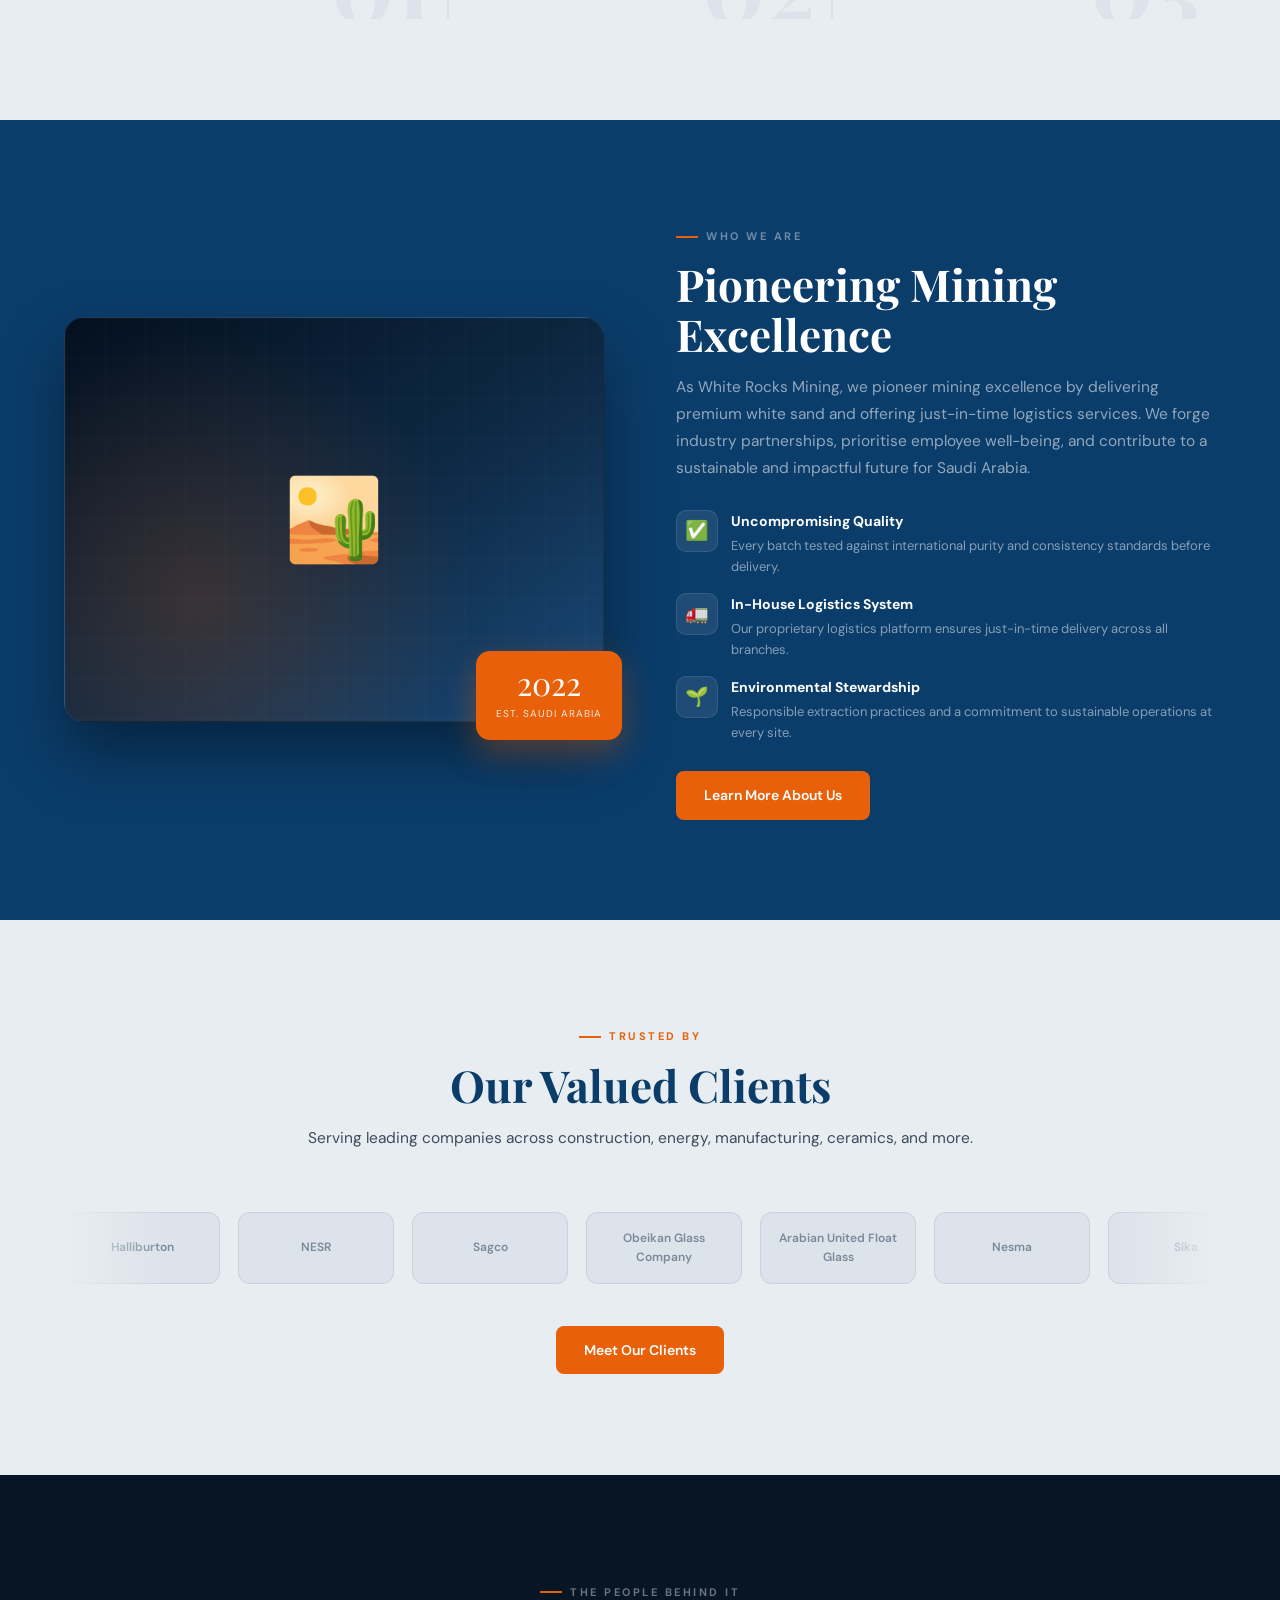
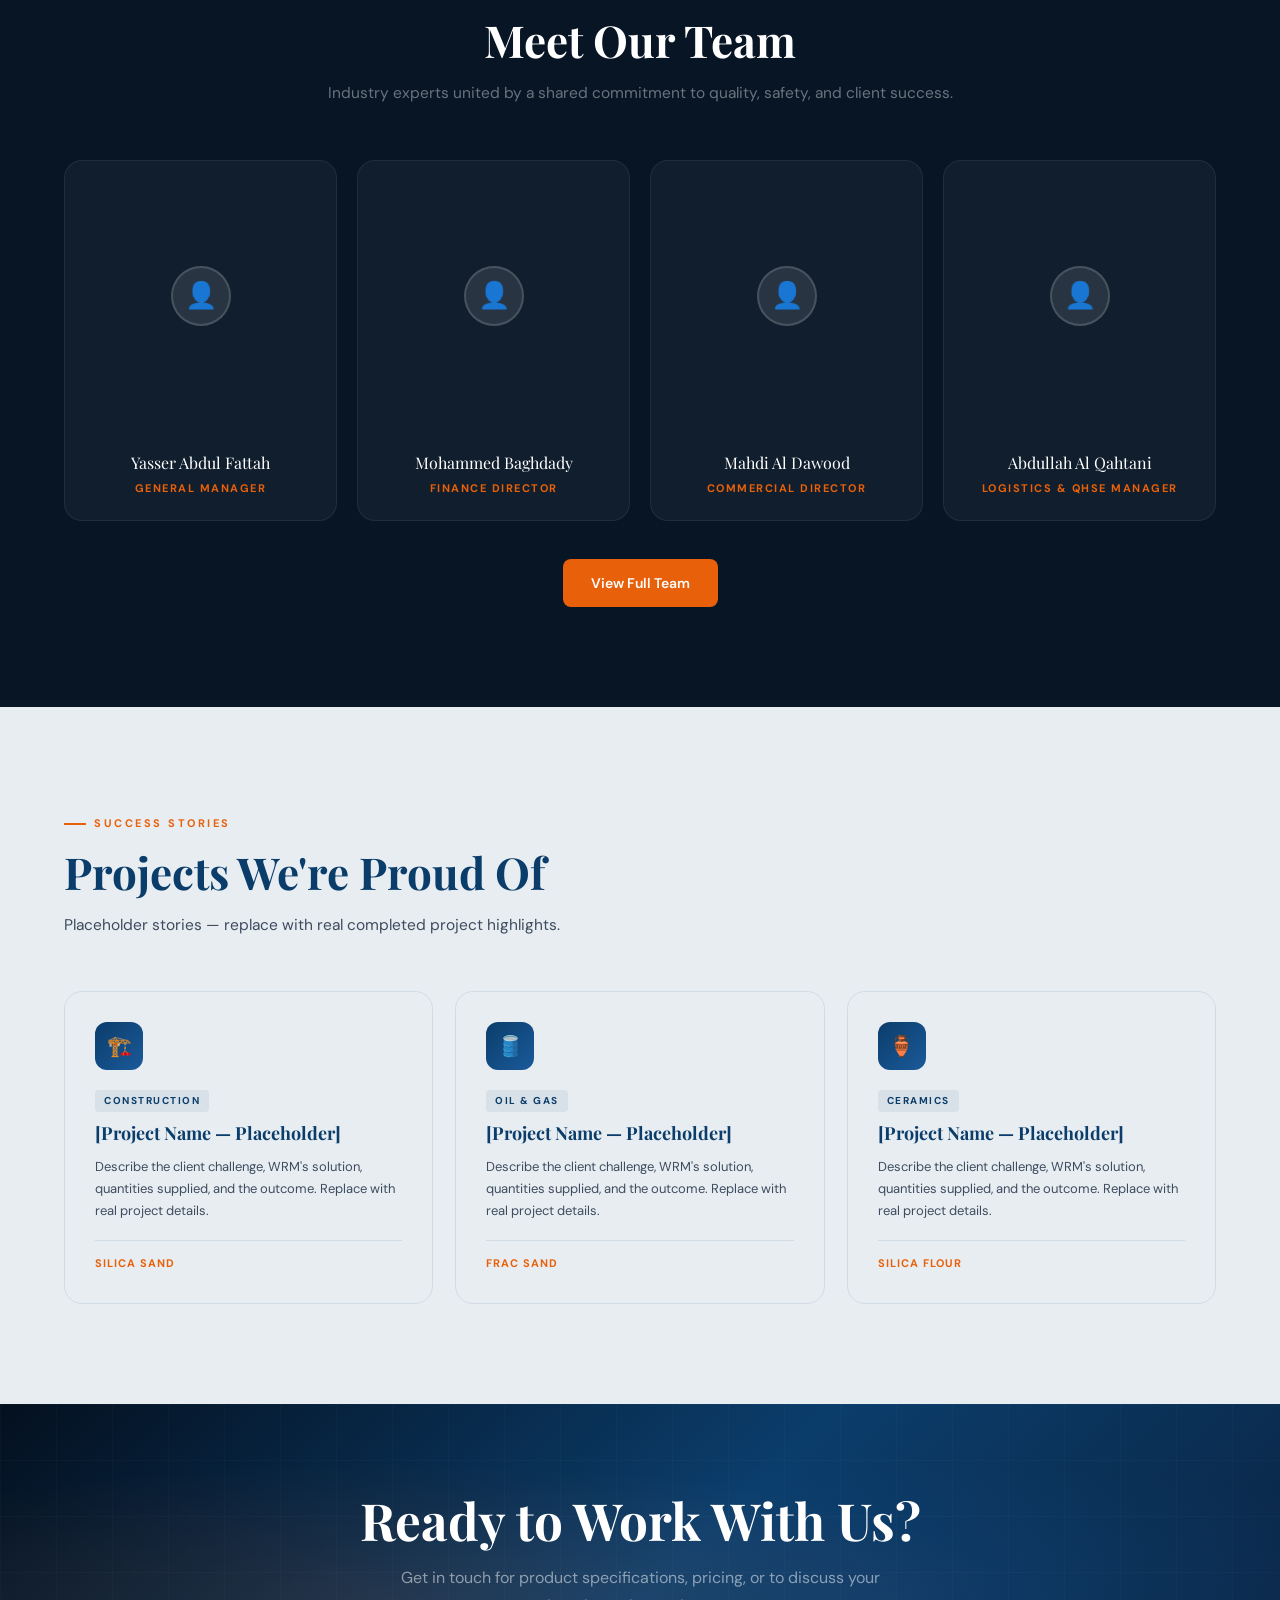
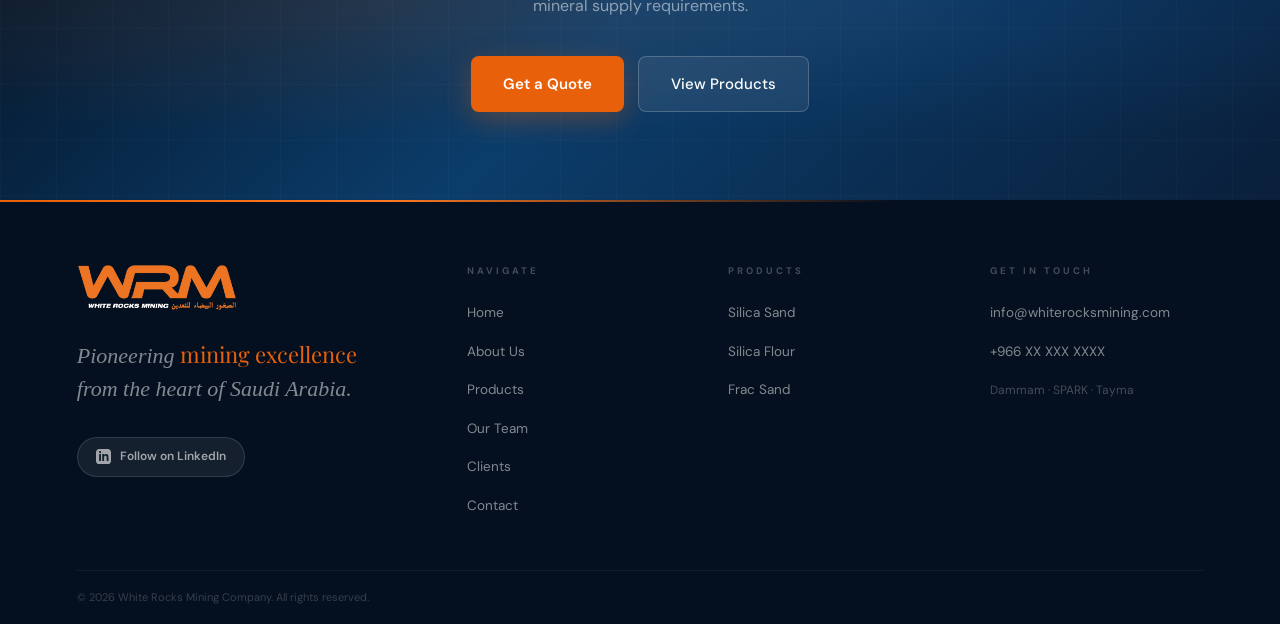
==== commit 33c6e5aa: "updated nav history" ====
--- a/about.html
+++ b/about.html
@@ -3,230 +3,126 @@
 <head>
 <meta charset="UTF-8"/>
 <meta name="viewport" content="width=device-width,initial-scale=1.0"/>
-<title>About Us — White Rocks Mining Company</title>
+<title>White Rocks Mining Company</title>
 
   <link rel="preconnect" href="https://fonts.googleapis.com"/>
   <link rel="preconnect" href="https://fonts.gstatic.com" crossorigin/>
   <link href="https://fonts.googleapis.com/css2?family=Playfair+Display:wght@600;700&family=DM+Sans:wght@300;400;500;600&family=Tajawal:wght@300;400;500;700&display=swap" rel="stylesheet"/>
   <link rel="stylesheet" href="style.css"/>
-  <link rel="stylesheet" href="about.css"/>
+  <link rel="stylesheet" href="index.css"/>
   <link rel="icon" type="image/x-icon" href="favicon.ico"/>
   <link rel="icon" type="image/png" sizes="32x32" href="assets/logo-nav.png"/>
   <link rel="apple-touch-icon" sizes="180x180" href="apple-touch-icon.png"/>
 </head>
 <body>
-
-
-<!-- NAV -->
-<nav id="navbar">
-  <a href="index.html" class="nav-logo">
-    <img src="assets/logo-nav.png" alt="White Rocks Mining" width="149" height="44" class="logo-img"/>
-  </a>
-  <ul class="nav-links">
-    <li><a href="index.html"    data-en="Home"     data-ar="الرئيسية">Home</a></li>
-    <li><a href="about.html"    data-en="About Us" data-ar="من نحن">About Us</a></li>
-    <li><a href="products.html" data-en="Products" data-ar="المنتجات">Products</a></li>
-    <li><a href="team.html"     data-en="Our Team" data-ar="فريقنا">Our Team</a></li>
-    <li><a href="clients.html"  data-en="Clients"  data-ar="عملاؤنا">Clients</a></li>
-    <li><a href="contact.html"  data-en="Contact"  data-ar="اتصل بنا">Contact</a></li>
-  </ul>
-  <div class="nav-right">
-    <button class="lang-toggle" id="langToggle">عربي</button>
-    <a href="contact.html" class="btn-nav" data-en="Get a Quote" data-ar="طلب عرض سعر">Get a Quote</a>
-  </div>
-  <button class="hamburger" id="hamburger"><span></span><span></span><span></span></button>
-</nav>
-<div class="mobile-menu" id="mobileMenu">
-  <a href="index.html"    data-en="Home"     data-ar="الرئيسية">Home</a>
-  <a href="about.html"    data-en="About Us" data-ar="من نحن">About Us</a>
-  <a href="products.html" data-en="Products" data-ar="المنتجات">Products</a>
-  <a href="team.html"     data-en="Our Team" data-ar="فريقنا">Our Team</a>
-  <a href="clients.html"  data-en="Clients"  data-ar="عملاؤنا">Clients</a>
-  <a href="contact.html"  data-en="Contact"  data-ar="اتصل بنا">Contact</a>
-</div>
-
-<!-- PAGE HERO -->
-<div class="page-hero">
+<!-- HERO -->
+<section id="hero">
   <div class="hero-bar"></div><div class="hero-grid"></div><div class="hero-glow"></div><div class="hero-accent-line"></div>
-  <div class="hero-inner">
-    <div class="breadcrumb">
-      <a href="index.html" data-en="Home" data-ar="الرئيسية">Home</a>
-      <span class="breadcrumb-sep">/</span>
-      <span data-en="About Us" data-ar="من نحن">About Us</span>
-    </div>
-    <h1 class="page-title"><span data-en="Who We " data-ar="من ">Who We </span><span class="accent" data-en="Are" data-ar="نحن">Are</span></h1>
-    <p class="page-desc" data-en="White Rocks Mining Company was founded in 2022 in Dammam, Saudi Arabia, with a clear purpose: to pioneer mining excellence by delivering premium industrial minerals and just-in-time logistics across the Kingdom and beyond." data-ar="تأسست شركة وايت روكس للتعدين عام 2022 في الدمام، المملكة العربية السعودية، بهدف واضح: ريادة التميز في التعدين من خلال توفير معادن صناعية متميزة ولوجستيات فورية في المملكة وخارجها.">White Rocks Mining Company was founded in 2022 in Dammam, Saudi Arabia, with a clear purpose: to pioneer mining excellence by delivering premium industrial minerals and just-in-time logistics across the Kingdom and beyond.</p>
-  </div>
-</div>
-
-<!-- MISSION & VISION -->
-<section id="mission">
-  <div class="mv-grid reveal">
-    <div class="mv-card mission-card reveal">
-      <div class="mv-icon orange-bg">🎯</div>
-      <div class="mv-label orange" data-en="Our Mission" data-ar="مهمتنا">Our Mission</div>
-      <h2 class="mv-title" data-en="Pioneering Mining Excellence" data-ar="ريادة التميز في التعدين">Pioneering Mining Excellence</h2>
-      <p class="mv-text" data-en="As White Rocks Mining, we pioneer mining excellence by delivering premium white sand and offering just-in-time logistics services. We forge industry partnerships, prioritise employee well-being, and contribute to a sustainable and impactful future for Saudi Arabia. As the leading mining operator of choice in the industrial minerals market, we are committed to leading through responsible practices, fostering diversified growth, and championing environmental stewardship." data-ar="في وايت روكس للتعدين، نرسخ مفهوم التميز في قطاع التعدين من خلال توفير الرمال البيضاء الفاخرة وتقديم خدمات لوجستية فورية. نبني شراكات صناعية ونُولي الأولوية لرفاهية موظفينا ونساهم في مستقبل مستدام ومؤثر للمملكة العربية السعودية. بوصفنا المشغل التعديني الرائد في سوق المعادن الصناعية، نلتزم بالريادة من خلال الممارسات المسؤولة وتعزيز النمو المتنوع والمناصرة البيئية.">As White Rocks Mining, we pioneer mining excellence by delivering premium white sand and offering just-in-time logistics services. We forge industry partnerships, prioritise employee well-being, and contribute to a sustainable and impactful future for Saudi Arabia. As the leading mining operator of choice in the industrial minerals market, we are committed to leading through responsible practices, fostering diversified growth, and championing environmental stewardship.</p>
-    </div>
-    <div class="mv-card vision-card reveal">
-      <div class="mv-icon blue-bg">🔭</div>
-      <div class="mv-label blue" data-en="Our Vision" data-ar="رؤيتنا">Our Vision</div>
-      <h2 class="mv-title" data-en="Sustainable Practices. Long-Term Value." data-ar="ممارسات مستدامة. قيمة طويلة الأمد.">Sustainable Practices. Long-Term Value.</h2>
-      <p class="mv-text" data-en="WRM envisions spearheading the transformation of Saudi Arabia's mineral industry, setting new benchmarks for excellence. As the leading mining operator of choice in the industrial minerals market, we are committed to leading through responsible practices, fostering diversified growth, and championing environmental stewardship." data-ar="تتطلع WRM إلى قيادة تحول صناعة المعادن في المملكة العربية السعودية ووضع معايير جديدة للتميز. بوصفنا المشغل التعديني الرائد في سوق المعادن الصناعية، نلتزم بالريادة عبر الممارسات المسؤولة وتعزيز النمو المتنوع والمناصرة البيئية.">WRM envisions spearheading the transformation of Saudi Arabia's mineral industry, setting new benchmarks for excellence. As the leading mining operator of choice in the industrial minerals market, we are committed to leading through responsible practices, fostering diversified growth, and championing environmental stewardship.</p>
+  <div class="hero-content">
+    <div class="hero-badge"><div class="badge-dot"></div><span class="badge-text" data-en="Industrial Minerals · Est. 2022 · Saudi Arabia" data-ar="معادن صناعية · تأسست 2022 · المملكة العربية السعودية">Industrial Minerals · Est. 2022 · Saudi Arabia</span></div>
+    <h1 class="hero-title"><span data-en="Precision Minerals," data-ar="معادن دقيقة،">Precision Minerals,</span><br/><span class="accent" data-en="Trusted Quality." data-ar="جودة موثوقة.">Trusted Quality.</span></h1>
+    <p class="hero-desc" data-en="White Rocks Mining delivers premium industrial silica minerals — with just-in-time logistics — to the industries that demand the highest purity standards across Saudi Arabia and beyond." data-ar="تقدم وايت روكس للتعدين معادن سيليكا صناعية متميزة — بلوجستيات فورية — للصناعات التي تتطلب أعلى معايير النقاء في المملكة العربية السعودية وخارجها.">White Rocks Mining delivers premium industrial silica minerals — with just-in-time logistics — to the industries that demand the highest purity standards across Saudi Arabia and beyond.</p>
+    <div class="hero-actions">
+      <a href="products.html" class="btn-hero" data-en="Explore Products →" data-ar="استكشف المنتجات →">Explore Products →</a>
+      <a href="about.html" class="btn-ghost" data-en="Our Story" data-ar="قصتنا">Our Story</a>
     </div>
   </div>
-</section>
-
-<div class="divider"></div>
-
-<!-- OUR STORY -->
-<section id="story">
-  <div class="story-grid reveal">
-    <div>
-      <div class="story-visual">🏜️</div>
-    </div>
-    <div class="story-body">
-      <div class="eyebrow" data-en="Our Story" data-ar="قصتنا">Our Story</div>
-      <h2 class="section-title" data-en="Built in Saudi Arabia, for Saudi Arabia" data-ar="بُنيت في المملكة العربية السعودية ولأجلها">Built in Saudi Arabia, for Saudi Arabia</h2>
-      <p data-en="White Rocks Mining Company was established in 2022 in Dammam, Saudi Arabia, with the ambition to become the kingdom's leading supplier of premium industrial silica minerals. From our earliest days, we invested in the right infrastructure, people, and processes to deliver on that promise." data-ar="تأسست شركة وايت روكس للتعدين عام 2022 في الدمام، المملكة العربية السعودية، بطموح أن تصبح المورد الرائد للمعادن الصناعية السيليكية المتميزة في المملكة. منذ بداياتنا الأولى، استثمرنا في البنية التحتية المناسبة والكوادر البشرية والعمليات لتحقيق هذا الوعد.">White Rocks Mining Company was established in 2022 in Dammam, Saudi Arabia, with the ambition to become the kingdom's leading supplier of premium industrial silica minerals. From our earliest days, we invested in the right infrastructure, people, and processes to deliver on that promise.</p>
-      <p data-en="By 2023, we had launched operations in Tayma, secured our first major supply contracts, achieved ISO certification, and established our in-house logistics management system. In 2024, we expanded further with the opening of our SPARK facility, broadening our reach and production capacity across the Kingdom." data-ar="بحلول عام 2023، أطلقنا عملياتنا في تيماء، وأمّنّا أولى عقود التوريد الكبرى، وحصلنا على شهادة ISO، وأسسنا نظام إدارة اللوجستيات الداخلي. وفي عام 2024، توسعنا بافتتاح منشأة SPARK، مما وسّع نطاق عملياتنا وطاقتنا الإنتاجية في المملكة.">By 2023, we had launched operations in Tayma, secured our first major supply contracts, achieved ISO certification, and established our in-house logistics management system. In 2024, we expanded further with the opening of our SPARK facility, broadening our reach and production capacity across the Kingdom.</p>
-      <p data-en="Today, WRM operates from three strategic locations across Saudi Arabia." data-ar="اليوم، تعمل WRM من ثلاثة مواقع استراتيجية في أنحاء المملكة العربية السعودية.">Today, WRM operates from three strategic locations across Saudi Arabia.</p>
-      <div class="branch-pills">
-        <span class="branch-pill" data-en="Dammam HQ" data-ar="المقر الرئيسي — الدمام">Dammam HQ</span>
-        <span class="branch-pill" data-en="SPARK Facility" data-ar="منشأة SPARK">SPARK Facility</span>
-        <span class="branch-pill" data-en="Tayma Operations" data-ar="عمليات تيماء">Tayma Operations</span>
+  <div class="hero-card-wrap">
+    <div class="hero-card">
+      <div class="hc-label" data-en="Core Products" data-ar="المنتجات الأساسية">Core Products</div>
+      <div class="hc-list">
+        <a href="products.html#silica-sand" class="hc-item"><div class="hc-icon">🏔️</div><div><div class="hc-name" data-en="Silica Sand" data-ar="رمل السيليكا">Silica Sand</div><div class="hc-sub" data-en="High-purity industrial grade" data-ar="درجة صناعية عالية النقاء">High-purity industrial grade</div></div></a>
+        <a href="products.html#silica-flour" class="hc-item"><div class="hc-icon">⚗️</div><div><div class="hc-name" data-en="Silica Flour" data-ar="دقيق السيليكا">Silica Flour</div><div class="hc-sub" data-en="Ultra-fine milled silica" data-ar="سيليكا مطحونة ناعمة جداً">Ultra-fine milled silica</div></div></a>
+        <a href="products.html#frac-sand" class="hc-item"><div class="hc-icon">🛢️</div><div><div class="hc-name" data-en="Frac Sand" data-ar="رمل الفراك">Frac Sand</div><div class="hc-sub" data-en="Oil &amp; gas proppant" data-ar="دعامة النفط والغاز">Oil &amp; gas proppant</div></div></a>
       </div>
     </div>
   </div>
 </section>
-
+<!-- STATS -->
+<div id="stats"><div class="stats-grid reveal">
+  <div class="stat-item"><div class="stat-num"><span id="s1">0</span><span class="stat-unit">+</span></div><div class="stat-label" data-en="Years in Operation" data-ar="سنوات من الخبرة">Years in Operation</div></div>
+  <div class="stat-item"><div class="stat-num"><span id="s2">0</span><span class="stat-unit">+</span></div><div class="stat-label" data-en="Projects Completed" data-ar="مشاريع منجزة">Projects Completed</div></div>
+  <div class="stat-item"><div class="stat-num"><span id="s3">0</span><span class="stat-unit">K+</span></div><div class="stat-label" data-en="Tons Delivered" data-ar="طن تم توصيله">Tons Delivered</div></div>
+  <div class="stat-item"><div class="stat-num"><span id="s4">0</span><span class="stat-unit">+</span></div><div class="stat-label" data-en="Countries Served" data-ar="دول نخدمها">Countries Served</div></div>
+</div></div>
+<!-- PRODUCTS -->
+<section id="products-section">
+  <div class="section-hd reveal">
+    <div class="eyebrow" data-en="What We Offer" data-ar="ما نقدمه">What We Offer</div>
+    <h2 class="section-title" data-en="Our Industrial Minerals" data-ar="معادننا الصناعية">Our Industrial Minerals</h2>
+    <p class="section-sub" data-en="Premium silica minerals extracted and processed to exact industry specifications — with full chemical and physical analysis for every product." data-ar="معادن سيليكا متميزة مستخرجة ومعالجة وفق مواصفات صناعية دقيقة مع تحليل كيميائي وفيزيائي كامل لكل منتج.">Premium silica minerals extracted and processed to exact industry specifications — with full chemical and physical analysis for every product.</p>
+  </div>
+  <div class="products-grid">
+    <a href="products.html#silica-sand" class="prod-card reveal"><div class="prod-body"><div class="prod-pill" data-en="Industrial Mineral" data-ar="معدن صناعي">Industrial Mineral</div><h3 class="prod-name" data-en="Silica Sand" data-ar="رمل السيليكا">Silica Sand</h3><p class="prod-desc" data-en="High-purity silica for glass manufacturing, construction, water filtration, foundry, and abrasive applications." data-ar="سيليكا عالية النقاء لصناعة الزجاج والبناء وتصفية المياه والمسابك والتطبيقات الكاشطة.">High-purity silica for glass manufacturing, construction, water filtration, foundry, and abrasive applications.</p><div class="prod-link" data-en="View Full Specs →" data-ar="عرض المواصفات الكاملة →">View Full Specs →</div></div><div class="prod-card-ghost">01</div></a>
+    <a href="products.html#silica-flour" class="prod-card reveal"><div class="prod-body"><div class="prod-pill" data-en="Industrial Mineral" data-ar="معدن صناعي">Industrial Mineral</div><h3 class="prod-name" data-en="Silica Flour" data-ar="دقيق السيليكا">Silica Flour</h3><p class="prod-desc" data-en="Ultra-fine milled silica for oilfield cementing, ceramics, paints, coatings, and specialty chemicals." data-ar="سيليكا مطحونة ناعمة جداً لتسمنت آبار النفط والسيراميك والدهانات والطلاءات والمواد الكيميائية المتخصصة.">Ultra-fine milled silica for oilfield cementing, ceramics, paints, coatings, and specialty chemicals.</p><div class="prod-link" data-en="View Full Specs →" data-ar="عرض المواصفات الكاملة →">View Full Specs →</div></div><div class="prod-card-ghost">02</div></a>
+    <a href="products.html#frac-sand" class="prod-card reveal"><div class="prod-body"><div class="prod-pill" data-en="Industrial Mineral" data-ar="معدن صناعي">Industrial Mineral</div><h3 class="prod-name" data-en="Frac Sand" data-ar="رمل الفراك">Frac Sand</h3><p class="prod-desc" data-en="High-strength round-grain proppant for hydraulic fracturing. Tested to API/ISO 13503-2 standards." data-ar="دعامة حبيبات مستديرة عالية المقاومة للكسر الهيدروليكي. مختبرة وفق معايير API/ISO 13503-2.">High-strength round-grain proppant for hydraulic fracturing. Tested to API/ISO 13503-2 standards.</p><div class="prod-link" data-en="View Full Specs →" data-ar="عرض المواصفات الكاملة →">View Full Specs →</div></div><div class="prod-card-ghost">03</div></a>
+  </div>
+</section>
 <div class="divider"></div>
-
-<!-- VALUES -->
-<section id="values">
-  <div style="text-align:center;margin-bottom:52px;">
-    <div class="eyebrow" style="justify-content:center;" data-en="What Drives Us" data-ar="ما يدفعنا">What Drives Us</div>
-    <h2 class="section-title" data-en="Our Core Values" data-ar="قيمنا الجوهرية">Our Core Values</h2>
-  </div>
-  <div class="values-grid reveal">
-    <div class="val-card reveal">
-      <div class="val-icon">✅</div>
-      <h3 class="val-title" data-en="Uncompromising Quality" data-ar="جودة لا تساوم">Uncompromising Quality</h3>
-      <p class="val-desc" data-en="Every tonne of product we deliver is tested against international purity and consistency standards. Quality is not a checkpoint — it is embedded in every stage of our process." data-ar="كل طن من المنتج الذي نورده يُختبر وفق معايير النقاء والاتساق الدولية. الجودة ليست مجرد نقطة تفتيش — بل هي متجذرة في كل مرحلة من مراحل عمليتنا.">Every tonne of product we deliver is tested against international purity and consistency standards. Quality is not a checkpoint — it is embedded in every stage of our process.</p>
-    </div>
-    <div class="val-card reveal">
-      <div class="val-icon">🚛</div>
-      <h3 class="val-title" data-en="Just-in-Time Logistics" data-ar="لوجستيات فورية">Just-in-Time Logistics</h3>
-      <p class="val-desc" data-en="Our proprietary in-house logistics management system ensures on-time delivery, shipment traceability, and operational efficiency across all three of our sites." data-ar="نظام إدارة اللوجستيات الداخلي الخاص بنا يضمن التسليم في الوقت المحدد وتتبع الشحنات والكفاءة التشغيلية عبر مواقعنا الثلاثة.">Our proprietary in-house logistics management system ensures on-time delivery, shipment traceability, and operational efficiency across all three of our sites.</p>
-    </div>
-    <div class="val-card reveal">
-      <div class="val-icon">🤝</div>
-      <h3 class="val-title" data-en="People First" data-ar="الناس أولاً">People First</h3>
-      <p class="val-desc" data-en="We believe that our people are our greatest asset. We invest in their safety, development, and well-being — creating a workplace where excellence is a natural outcome." data-ar="نؤمن بأن موظفينا هم أعظم أصولنا. نستثمر في سلامتهم وتطويرهم ورفاهيتهم — نخلق بيئة عمل يكون فيها التميز نتيجة طبيعية.">We believe that our people are our greatest asset. We invest in their safety, development, and well-being — creating a workplace where excellence is a natural outcome.</p>
-    </div>
-    <div class="val-card reveal">
-      <div class="val-icon">🌱</div>
-      <h3 class="val-title" data-en="Environmental Stewardship" data-ar="الإشراف البيئي">Environmental Stewardship</h3>
-      <p class="val-desc" data-en="We are committed to responsible extraction practices, minimising our environmental footprint, and contributing to a sustainable future for the communities and landscapes we operate within." data-ar="نلتزم بممارسات استخراج مسؤولة وتقليل بصمتنا البيئية والمساهمة في مستقبل مستدام للمجتمعات والمناطق التي نعمل فيها.">We are committed to responsible extraction practices, minimising our environmental footprint, and contributing to a sustainable future for the communities and landscapes we operate within.</p>
+<!-- ABOUT PREVIEW -->
+<section id="about-preview">
+  <div class="about-grid">
+    <div class="about-wrap reveal"><div class="about-visual">🏜️</div><div class="about-badge"><span class="ab-num">2022</span><span class="ab-lbl" data-en="Est. Saudi Arabia" data-ar="تأسست في السعودية">Est. Saudi Arabia</span></div></div>
+    <div class="reveal">
+      <div class="eyebrow" data-en="Who We Are" data-ar="من نحن">Who We Are</div>
+      <h2 class="section-title" data-en="Pioneering Mining Excellence" data-ar="رواد التميز في التعدين">Pioneering Mining Excellence</h2>
+      <p class="section-sub" data-en="As White Rocks Mining, we pioneer mining excellence by delivering premium white sand and offering just-in-time logistics services. We forge industry partnerships, prioritise employee well-being, and contribute to a sustainable and impactful future for Saudi Arabia." data-ar="في وايت روكس للتعدين، نرسخ مفهوم التميز في التعدين من خلال توفير الرمال البيضاء الفاخرة وتقديم خدمات لوجستية فورية. نبني شراكات صناعية ونُولي الأولوية لرفاهية موظفينا ونساهم في مستقبل مستدام للمملكة العربية السعودية.">As White Rocks Mining, we pioneer mining excellence by delivering premium white sand and offering just-in-time logistics services. We forge industry partnerships, prioritise employee well-being, and contribute to a sustainable and impactful future for Saudi Arabia.</p>
+      <div class="vals">
+        <div class="val-item"><div class="val-icon">✅</div><div><div class="val-title" data-en="Uncompromising Quality" data-ar="جودة لا تساوم">Uncompromising Quality</div><div class="val-desc" data-en="Every batch tested against international purity and consistency standards before delivery." data-ar="كل دفعة تُختبر وفق معايير النقاء والاتساق الدولية قبل التسليم.">Every batch tested against international purity and consistency standards before delivery.</div></div></div>
+        <div class="val-item"><div class="val-icon">🚛</div><div><div class="val-title" data-en="In-House Logistics System" data-ar="نظام اللوجستيات الداخلي">In-House Logistics System</div><div class="val-desc" data-en="Our proprietary logistics platform ensures just-in-time delivery across all branches." data-ar="منصة اللوجستيات الخاصة لدينا تضمن التسليم في الوقت المحدد عبر جميع الفروع.">Our proprietary logistics platform ensures just-in-time delivery across all branches.</div></div></div>
+        <div class="val-item"><div class="val-icon">🌱</div><div><div class="val-title" data-en="Environmental Stewardship" data-ar="الإشراف البيئي">Environmental Stewardship</div><div class="val-desc" data-en="Responsible extraction practices and a commitment to sustainable operations at every site." data-ar="ممارسات استخراج مسؤولة والتزام بعمليات مستدامة في كل موقع.">Responsible extraction practices and a commitment to sustainable operations at every site.</div></div></div>
+      </div>
+      <a href="about.html" class="btn-solid" style="margin-top:28px;" data-en="Learn More About Us" data-ar="اعرف المزيد عنا">Learn More About Us</a>
     </div>
   </div>
 </section>
-
+<!-- CLIENTS MARQUEE -->
+<section id="clients-section">
+  <div class="section-hd reveal" style="text-align:center;">
+    <div class="eyebrow" style="justify-content:center;" data-en="Trusted By" data-ar="يثق بنا">Trusted By</div>
+    <h2 class="section-title" data-en="Our Valued Clients" data-ar="عملاؤنا الكرام">Our Valued Clients</h2>
+    <p class="section-sub" style="margin:0 auto;" data-en="Serving leading companies across construction, energy, manufacturing, ceramics, and more." data-ar="نخدم الشركات الرائدة في البناء والطاقة والتصنيع والسيراميك وغيرها.">Serving leading companies across construction, energy, manufacturing, ceramics, and more.</p>
+  </div>
+  <div class="marquee-wrap reveal"><div class="marquee-track" id="mTrack"></div></div>
+  <div style="text-align:center;margin-top:34px;" class="reveal"><a href="clients.html" class="btn-solid" data-en="Meet Our Clients" data-ar="تعرف على عملائنا">Meet Our Clients</a></div>
+</section>
 <div class="divider"></div>
-
-<!-- TIMELINE -->
-<section id="timeline">
-  <div style="margin-bottom:52px;">
-    <div class="eyebrow" data-en="Our Journey" data-ar="مسيرتنا">Our Journey</div>
-    <h2 class="section-title" data-en="Key Milestones" data-ar="أبرز المحطات">Key Milestones</h2>
+<!-- TEAM PREVIEW -->
+<section id="team-section">
+  <div class="section-hd reveal" style="text-align:center;">
+    <div class="eyebrow" style="justify-content:center;" data-en="The People Behind It" data-ar="الأشخاص وراء ذلك">The People Behind It</div>
+    <h2 class="section-title" data-en="Meet Our Team" data-ar="تعرف على فريقنا">Meet Our Team</h2>
+    <p class="section-sub" style="margin:0 auto;" data-en="Industry experts united by a shared commitment to quality, safety, and client success." data-ar="خبراء صناعيون متحدون بالتزام مشترك بالجودة والسلامة ونجاح العميل.">Industry experts united by a shared commitment to quality, safety, and client success.</p>
   </div>
-  <div class="timeline-wrap reveal">
-    <div class="tl-item">
-      <div class="tl-dot"></div>
-      <div class="tl-year">2022</div>
-      <div class="tl-content">
-        <div class="tl-title" data-en="Company Founded" data-ar="تأسيس الشركة">Company Founded</div>
-        <div class="tl-desc" data-en="White Rocks Mining Company established in Dammam, Saudi Arabia, with a vision to become the kingdom's leading industrial minerals supplier." data-ar="تأسست شركة وايت روكس للتعدين في الدمام، المملكة العربية السعودية، برؤية لتصبح المورد الرائد للمعادن الصناعية في المملكة.">White Rocks Mining Company established in Dammam, Saudi Arabia, with a vision to become the kingdom's leading industrial minerals supplier.</div>
-      </div>
-    </div>
-    <div class="tl-item">
-      <div class="tl-dot"></div>
-      <div class="tl-year">2023</div>
-      <div class="tl-content">
-        <div class="tl-title" data-en="First Major Supply Contract Secured" data-ar="تأمين أول عقد توريد كبير">First Major Supply Contract Secured</div>
-        <div class="tl-desc" data-en="WRM secured its first major long-term supply agreement, validating our product quality and operational reliability in the market." data-ar="أمّنت WRM أول اتفاقية توريد طويلة الأمد كبرى، مما يثبت جودة منتجاتنا وموثوقيتنا التشغيلية في السوق.">WRM secured its first major long-term supply agreement, validating our product quality and operational reliability in the market.</div>
-      </div>
-    </div>
-    <div class="tl-item">
-      <div class="tl-dot"></div>
-      <div class="tl-year">2023</div>
-      <div class="tl-content">
-        <div class="tl-title" data-en="Tayma Operations Launched" data-ar="انطلاق عمليات تيماء">Tayma Operations Launched</div>
-        <div class="tl-desc" data-en="Established our Tayma extraction and processing site, significantly expanding WRM's production capacity and access to premium silica deposits." data-ar="أسسنا موقع الاستخراج والمعالجة في تيماء، مما وسّع بشكل كبير طاقة WRM الإنتاجية والوصول إلى رواسب السيليكا المتميزة.">Established our Tayma extraction and processing site, significantly expanding WRM's production capacity and access to premium silica deposits.</div>
-      </div>
-    </div>
-    <div class="tl-item">
-      <div class="tl-dot"></div>
-      <div class="tl-year">2023</div>
-      <div class="tl-content">
-        <div class="tl-title" data-en="ISO Certification Achieved" data-ar="الحصول على شهادة ISO">ISO Certification Achieved</div>
-        <div class="tl-desc" data-en="Achieved ISO certification, formally validating WRM's quality management systems, operational consistency, and commitment to international standards." data-ar="حصلنا على شهادة ISO، مما يُثبت رسمياً أنظمة إدارة الجودة لدى WRM والاتساق التشغيلي والالتزام بالمعايير الدولية.">Achieved ISO certification, formally validating WRM's quality management systems, operational consistency, and commitment to international standards.</div>
-      </div>
-    </div>
-    <div class="tl-item">
-      <div class="tl-dot"></div>
-      <div class="tl-year">2023</div>
-      <div class="tl-content">
-        <div class="tl-title" data-en="In-House Logistics System Established" data-ar="إنشاء نظام اللوجستيات الداخلي">In-House Logistics System Established</div>
-        <div class="tl-desc" data-en="Launched our proprietary logistics management platform, enabling real-time shipment tracking, just-in-time delivery, and optimised fleet operations." data-ar="أطلقنا منصة إدارة اللوجستيات الداخلية الخاصة بنا، مما يتيح تتبع الشحنات في الوقت الفعلي والتسليم الفوري وتحسين عمليات الأسطول.">Launched our proprietary logistics management platform, enabling real-time shipment tracking, just-in-time delivery, and optimised fleet operations.</div>
-      </div>
-    </div>
-    <div class="tl-item">
-      <div class="tl-dot"></div>
-      <div class="tl-year">2024</div>
-      <div class="tl-content">
-        <div class="tl-title" data-en="SPARK Facility Established" data-ar="إنشاء منشأة SPARK">SPARK Facility Established</div>
-        <div class="tl-desc" data-en="Opened our SPARK facility, further expanding WRM's geographic footprint, storage capacity, and distribution capabilities across the Kingdom." data-ar="افتتحنا منشأة SPARK، مما وسّع نطاق WRM الجغرافي وطاقة التخزين وقدرات التوزيع في أنحاء المملكة.">Opened our SPARK facility, further expanding WRM's geographic footprint, storage capacity, and distribution capabilities across the Kingdom.</div>
-      </div>
-    </div>
+  <div class="team-grid" id="homeTeamGrid">
+    <!-- Populated by index.js from data/team.json -->
+  </div>
+  <div style="text-align:center;margin-top:38px;" class="reveal"><a href="team.html" class="btn-solid" data-en="View Full Team" data-ar="عرض الفريق الكامل">View Full Team</a></div>
+</section>
+<!-- SUCCESS STORIES -->
+<section id="success-section">
+  <div class="section-hd reveal">
+    <div class="eyebrow" data-en="Success Stories" data-ar="قصص النجاح">Success Stories</div>
+    <h2 class="section-title" data-en="Projects We're Proud Of" data-ar="مشاريع نفخر بها">Projects We're Proud Of</h2>
+    <p class="section-sub" data-en="Placeholder stories — replace with real completed project highlights." data-ar="قصص مؤقتة — استبدلها بأبرز المشاريع المنجزة الفعلية.">Placeholder stories — replace with real completed project highlights.</p>
+  </div>
+  <div class="stories-grid">
+    <div class="story-card reveal"><div class="story-icon">🏗️</div><div class="story-tag" data-en="Construction" data-ar="البناء">Construction</div><h3 class="story-title" data-en="[Project Name — Placeholder]" data-ar="[اسم المشروع — نص مؤقت]">[Project Name — Placeholder]</h3><p class="story-desc" data-en="Describe the client challenge, WRM's solution, quantities supplied, and the outcome. Replace with real project details." data-ar="صف تحدي العميل وحل WRM والكميات المورّدة والنتيجة المحققة. استبدل بتفاصيل المشروع الحقيقية.">Describe the client challenge, WRM's solution, quantities supplied, and the outcome. Replace with real project details.</p><div class="story-meta"><div class="story-product" data-en="Silica Sand" data-ar="رمل السيليكا">Silica Sand</div></div></div>
+    <div class="story-card reveal"><div class="story-icon">🛢️</div><div class="story-tag" data-en="Oil &amp; Gas" data-ar="النفط والغاز">Oil &amp; Gas</div><h3 class="story-title" data-en="[Project Name — Placeholder]" data-ar="[اسم المشروع — نص مؤقت]">[Project Name — Placeholder]</h3><p class="story-desc" data-en="Describe the client challenge, WRM's solution, quantities supplied, and the outcome. Replace with real project details." data-ar="صف تحدي العميل وحل WRM والكميات المورّدة والنتيجة المحققة. استبدل بتفاصيل المشروع الحقيقية.">Describe the client challenge, WRM's solution, quantities supplied, and the outcome. Replace with real project details.</p><div class="story-meta"><div class="story-product" data-en="Frac Sand" data-ar="رمل الفراك">Frac Sand</div></div></div>
+    <div class="story-card reveal"><div class="story-icon">🏺</div><div class="story-tag" data-en="Ceramics" data-ar="السيراميك">Ceramics</div><h3 class="story-title" data-en="[Project Name — Placeholder]" data-ar="[اسم المشروع — نص مؤقت]">[Project Name — Placeholder]</h3><p class="story-desc" data-en="Describe the client challenge, WRM's solution, quantities supplied, and the outcome. Replace with real project details." data-ar="صف تحدي العميل وحل WRM والكميات المورّدة والنتيجة المحققة. استبدل بتفاصيل المشروع الحقيقية.">Describe the client challenge, WRM's solution, quantities supplied, and the outcome. Replace with real project details.</p><div class="story-meta"><div class="story-product" data-en="Silica Flour" data-ar="دقيق السيليكا">Silica Flour</div></div></div>
+  </div>
+</section>
+<!-- CTA BANNER -->
+<section id="cta-banner">
+  <h2 class="cta-title" data-en="Ready to Work With Us?" data-ar="هل أنت مستعد للعمل معنا؟">Ready to Work With Us?</h2>
+  <p class="cta-sub" data-en="Get in touch for product specifications, pricing, or to discuss your mineral supply requirements." data-ar="تواصل معنا للحصول على مواصفات المنتج أو الأسعار أو لمناقشة متطلبات إمداد المعادن الخاصة بك.">Get in touch for product specifications, pricing, or to discuss your mineral supply requirements.</p>
+  <div class="cta-actions">
+    <a href="contact.html" class="btn-hero" data-en="Get a Quote" data-ar="طلب عرض سعر">Get a Quote</a>
+    <a href="products.html" class="btn-ghost" data-en="View Products" data-ar="عرض المنتجات">View Products</a>
   </div>
 </section>
 
-<div class="divider"></div>
-
-<!-- PARTNERS -->
-<section id="partners">
-  <div class="partners-intro reveal">
-    <div>
-      <div class="eyebrow" data-en="Strong Partnerships. Shared Success." data-ar="شراكات قوية. نجاح مشترك.">Strong Partnerships. Shared Success.</div>
-      <h2 class="section-title" data-en="Our Partners" data-ar="شركاؤنا">Our Partners</h2>
-    </div>
-    <div class="partners-intro-text">
-      <p data-en="At White Rocks Mining, we believe that strong, strategic partnerships are the cornerstone of sustainable industry growth. We collaborate with a diverse network of clients, contractors, and logistics partners who share our values of quality, innovation, and responsibility." data-ar="في وايت روكس للتعدين، نؤمن بأن الشراكات الاستراتيجية القوية هي ركيزة النمو الصناعي المستدام. نتعاون مع شبكة متنوعة من العملاء والمقاولين وشركاء اللوجستيات الذين يشاركوننا قيم الجودة والابتكار والمسؤولية.">At White Rocks Mining, we believe that strong, strategic partnerships are the cornerstone of sustainable industry growth. We collaborate with a diverse network of clients, contractors, and logistics partners who share our values of quality, innovation, and responsibility.</p>
-      <p data-en="Our partnerships are built on transparency, mutual respect, and long-term thinking — ensuring that every relationship we build delivers genuine shared value." data-ar="شراكاتنا مبنية على الشفافية والاحترام المتبادل والتفكير طويل المدى — لضمان أن كل علاقة نبنيها تحقق قيمة مشتركة حقيقية.">Our partnerships are built on transparency, mutual respect, and long-term thinking — ensuring that every relationship we build delivers genuine shared value.</p>
-    </div>
-  </div>
-  <div class="partners-grid reveal">
-    <div class="partner-card" data-en="Partner Name — Placeholder" data-ar="اسم الشريك — نص مؤقت">Partner Name — Placeholder</div>
-    <div class="partner-card" data-en="Partner Name — Placeholder" data-ar="اسم الشريك — نص مؤقت">Partner Name — Placeholder</div>
-    <div class="partner-card" data-en="Partner Name — Placeholder" data-ar="اسم الشريك — نص مؤقت">Partner Name — Placeholder</div>
-    <div class="partner-card" data-en="Partner Name — Placeholder" data-ar="اسم الشريك — نص مؤقت">Partner Name — Placeholder</div>
-    <div class="partner-card" data-en="Partner Name — Placeholder" data-ar="اسم الشريك — نص مؤقت">Partner Name — Placeholder</div>
-    <div class="partner-card" data-en="Partner Name — Placeholder" data-ar="اسم الشريك — نص مؤقت">Partner Name — Placeholder</div>
-  </div>
-</section>
-
-<!-- CTA BANNER -->
-<section id="cta-banner">
-  <h2 class="cta-title" data-en="Ready to Work With Us?" data-ar="هل أنت مستعد للعمل معنا؟">Ready to Work With Us?</h2>
-  <p class="cta-sub" data-en="Get in touch to discuss product requirements, partnership opportunities, or to request a quote." data-ar="تواصل معنا لمناقشة متطلبات المنتج أو فرص الشراكة أو لطلب عرض سعر.">Get in touch to discuss product requirements, partnership opportunities, or to request a quote.</p>
-  <div class="cta-actions">
-    <a href="contact.html" class="btn-hero"     data-en="Get a Quote"   data-ar="طلب عرض سعر">Get a Quote</a>
-    <a href="products.html" class="btn-hero-out" data-en="View Products" data-ar="عرض المنتجات">View Products</a>
-  </div>
-</section>
-
-
 <script src="script.js" defer></script>
+<script src="index.js" defer></script>
 </body>
 </html>
--- a/style.css
+++ b/style.css
@@ -10,23 +10,132 @@
 html{scroll-behavior:smooth;}
 body{font-family:var(--font-body);color:var(--text-dark);background:var(--white);overflow-x:hidden;line-height:1.6;}
 
+/* ═══════════════════════════════════════════
+   NAVBAR — injected via script.js (Direction A / Concept C)
+   ═══════════════════════════════════════════ */
+#navbar{
+  position:fixed;top:0;left:0;right:0;z-index:500;
+  height:76px;
+  background:#071525;
+  display:flex;align-items:center;
+  padding:0 4%;gap:24px;
+  transition:background .3s,box-shadow .3s;
+}
+/* Grid texture */
+#navbar::before{
+  content:'';position:absolute;inset:0;
+  background-image:linear-gradient(rgba(255,255,255,.015) 1px,transparent 1px),
+                   linear-gradient(90deg,rgba(255,255,255,.015) 1px,transparent 1px);
+  background-size:40px 40px;pointer-events:none;
+}
+/* Bottom border */
+#navbar::after{
+  content:'';position:absolute;bottom:0;left:0;right:0;height:1px;
+  background:rgba(255,255,255,.06);
+}
+#navbar.scrolled{
+  background:rgba(4,16,31,.92);
+  backdrop-filter:blur(20px);
+  -webkit-backdrop-filter:blur(20px);
+  box-shadow:0 4px 24px rgba(0,0,0,.3);
+}
+/* Left orange rule */
+.nav-orange-rule{
+  position:absolute;left:0;top:0;bottom:0;width:3px;
+  background:linear-gradient(to bottom,transparent,var(--orange) 40%,var(--orange-light) 60%,transparent);
+  pointer-events:none;
+}
+.nav-logo{display:flex;align-items:center;flex-shrink:0;position:relative;z-index:1;text-decoration:none;}
+.logo-img{display:block;width:149px;height:44px;object-fit:contain;}
+.nav-links{
+  display:flex;align-items:center;gap:0;
+  list-style:none;flex:1;justify-content:center;
+  position:relative;z-index:1;
+}
+.nav-links a{
+  font-size:11px;font-weight:600;color:rgba(255,255,255,.55);
+  text-decoration:none;padding:8px 12px;
+  transition:color .2s;letter-spacing:1.2px;text-transform:uppercase;
+  position:relative;display:block;
+}
+.nav-links a::before{
+  content:'';position:absolute;left:12px;right:12px;bottom:0;
+  height:2px;background:var(--orange);
+  transform:scaleX(0);transform-origin:left;transition:transform .25s;
+}
+.nav-links a:hover{color:rgba(255,255,255,.8);}
+.nav-links a:hover::before{transform:scaleX(1);}
+.nav-links a.active{color:white;}
+.nav-links a.active::before{transform:scaleX(1);}
+[dir="rtl"] .nav-links a::before{transform-origin:right;}
+.nav-right{display:flex;align-items:center;gap:12px;flex-shrink:0;position:relative;z-index:1;}
+.lang-toggle{
+  background:transparent;border:1px solid rgba(255,255,255,.12);
+  color:rgba(255,255,255,.6);border-radius:6px;
+  padding:6px 12px;font-size:11px;font-weight:700;
+  cursor:pointer;font-family:var(--font-body);
+  transition:all .2s;letter-spacing:.5px;
+}
+.lang-toggle:hover{border-color:rgba(255,255,255,.3);color:white;}
+.btn-nav{
+  background:var(--orange);color:white;border:none;border-radius:7px;
+  padding:9px 20px;font-size:11.5px;font-weight:700;
+  cursor:pointer;font-family:var(--font-body);
+  transition:all .2s;text-decoration:none;
+  letter-spacing:.5px;box-shadow:0 4px 14px rgba(232,97,10,.25);
+}
+.btn-nav:hover{background:var(--orange-light);box-shadow:0 6px 20px rgba(232,97,10,.4);}
+
+/* Mobile menu */
+.mobile-menu{
+  display:none;flex-direction:column;
+  background:#071525;
+  border-bottom:1px solid rgba(255,255,255,.06);
+  position:fixed;top:76px;left:0;right:0;z-index:499;
+  max-height:0;overflow:hidden;
+  transition:max-height .35s ease;
+}
+.mobile-menu.open{max-height:420px;}
+.mobile-menu a{
+  padding:15px 6%;font-size:13px;font-weight:600;
+  color:rgba(255,255,255,.5);text-decoration:none;
+  letter-spacing:.8px;text-transform:uppercase;
+  border-bottom:1px solid rgba(255,255,255,.04);
+  transition:color .2s;
+}
+.mobile-menu a:hover,.mobile-menu a.active{color:white;}
+
+/* Hamburger */
+.hamburger{
+  display:none;flex-direction:column;cursor:pointer;
+  background:none;border:none;padding:4px;
+  position:relative;z-index:1;
+}
+.hamburger span{
+  display:block;width:24px;height:2px;
+  background:rgba(255,255,255,.6);
+  border-radius:2px;margin-bottom:5px;
+  transition:all .3s ease;
+}
+.hamburger span:last-child{margin-bottom:0;}
+.hamburger.open span:nth-child(1){transform:translateY(7px) rotate(45deg);}
+.hamburger.open span:nth-child(2){opacity:0;transform:scaleX(0);}
+.hamburger.open span:nth-child(3){transform:translateY(-7px) rotate(-45deg);}
+
+/* Responsive */
+@media(max-width:960px){
+  .nav-links,.hamburger{display:flex;}
+  .mobile-menu{display:flex;}
+  #navbar{gap:0;justify-content:space-between;}
+}
+@media(max-width:480px){
+  #navbar{padding:0 5%;height:64px;}
+  .logo-img{width:120px;height:36px;}
+  .mobile-menu{top:64px;}
+}
+
 /* NAV */
-/* NAV */
-nav{position:fixed;top:0;left:0;right:0;z-index:1000;background:rgba(255,255,255,.96);backdrop-filter:blur(14px);border-bottom:1px solid var(--border);padding:0 5%;height:72px;display:flex;align-items:center;justify-content:space-between;transition:box-shadow .3s;}
-nav.scrolled{box-shadow:var(--shadow-md);}
-.nav-logo{display:flex;align-items:center;text-decoration:none;flex-shrink:0;}
 .logo-img{height:44px;width:auto;display:block;object-fit:contain;}
-.nav-links{display:flex;gap:26px;list-style:none;align-items:center;}
-.nav-links a{text-decoration:none;font-size:13.5px;font-weight:500;color:var(--text-mid);transition:color .2s;position:relative;padding-bottom:4px;white-space:nowrap;}
-.nav-links a::after{content:'';position:absolute;bottom:0;left:0;right:0;height:2px;background:var(--orange);transform:scaleX(0);transition:transform .25s;transform-origin:left;}
-[dir="rtl"] .nav-links a::after{transform-origin:right;}
-.nav-links a:hover,.nav-links a.active{color:var(--blue);}
-.nav-links a:hover::after,.nav-links a.active::after{transform:scaleX(1);}
-.nav-right{display:flex;align-items:center;gap:14px;}
-.lang-toggle{background:none;border:1.5px solid var(--border);border-radius:6px;padding:6px 14px;font-size:13px;font-weight:600;color:var(--blue);cursor:pointer;transition:all .2s;font-family:var(--font-body);}
-.lang-toggle:hover{border-color:var(--blue);background:var(--blue);color:white;}
-.btn-nav{background:var(--orange);color:white;border:none;border-radius:8px;padding:10px 20px;font-size:13px;font-weight:600;cursor:pointer;text-decoration:none;display:inline-flex;align-items:center;transition:all .25s;font-family:var(--font-body);white-space:nowrap;}
-.btn-nav:hover{background:var(--orange-light);transform:translateY(-1px);box-shadow:0 4px 16px rgba(232,97,10,.35);}
 /* ── Hamburger ── */
 .hamburger{display:none;flex-direction:column;cursor:pointer;background:none;border:none;padding:6px 4px;gap:0;}
 .hamburger span{display:block;width:24px;height:2px;background:var(--blue);border-radius:2px;margin-bottom:5px;
@@ -34,47 +143,12 @@
 .hamburger span:last-child{margin-bottom:0;}
 
 /* X animation when open */
-.hamburger.open span:nth-child(1){transform:translateY(7px) rotate(45deg);}
-.hamburger.open span:nth-child(2){opacity:0;transform:scaleX(0);}
-.hamburger.open span:nth-child(3){transform:translateY(-7px) rotate(-45deg);}
-
 /* ── Mobile menu ── */
-.mobile-menu{
-  display:flex;
-  flex-direction:column;
-  position:fixed;
-  top:72px;left:0;right:0;
-  background:white;
-  border-bottom:1px solid var(--border);
-  padding:0 5%;
-  z-index:999;
-  box-shadow:var(--shadow-md);
-  max-height:0;
-  overflow:hidden;
-  transition:max-height .4s cubic-bezier(.4,0,.2,1), padding .4s ease;
-}
-.mobile-menu.open{max-height:420px;padding:12px 5% 20px;}
-.mobile-menu a{
-  text-decoration:none;font-size:15px;font-weight:500;color:var(--text-mid);
-  padding:14px 0;border-bottom:1px solid var(--border);
-  display:flex;align-items:center;justify-content:space-between;
-  transition:color .2s ease, padding-left .2s ease;
-}
-.mobile-menu a:last-child{border-bottom:none;}
-.mobile-menu a:hover{color:var(--blue);}
-.mobile-menu a::after{content:'→';font-size:12px;opacity:0;transition:opacity .2s, transform .2s;}
-.mobile-menu a:hover::after{opacity:1;transform:translateX(4px);}
-
 /* Active page highlight */
 .mobile-menu a.active{color:var(--orange);font-weight:700;}
 .mobile-menu a.active::before{content:'';display:inline-block;width:4px;height:4px;border-radius:50%;background:var(--orange);margin-right:10px;flex-shrink:0;}
 [dir="rtl"] .mobile-menu a.active::before{margin-right:0;margin-left:10px;}
-[dir="rtl"] .mobile-menu a::after{content:'←';}
-
-/* Desktop nav active link */
-.nav-links a.active{color:var(--orange);font-weight:600;}
-.nav-links a.active::after{content:'';display:block;height:2px;background:var(--orange);border-radius:2px;margin-top:2px;width:100%;}
-
+[dir="rtl"] /* Desktop nav active link */
 /* PAGE HERO (inner pages) */
 /* PAGE HERO */
 .page-hero{padding:140px 5% 80px;background:var(--blue);position:relative;overflow:hidden;}
@@ -152,8 +226,7 @@
   .btn-solid,.btn-hero,.btn-hero-out{width:100%;justify-content:center;}
   .cta-actions{flex-direction:column;align-items:center;}
   .footer-bottom{text-align:center;flex-direction:column;gap:8px;}
-  .nav-right .btn-nav{display:none;}
-}
+  }
 
 /* ══════════════════════════════════════
    CARD MICRO-ANIMATIONS
@@ -352,9 +425,11 @@
 }
 .footer-inner{
   display:grid;
-  grid-template-columns:1.8fr 1fr 1fr;
-  gap:64px;
-}
+  grid-template-columns:1.6fr 1fr 1fr 1fr;
+  gap:48px;
+}
+.footer-logo-link{display:inline-block;margin-bottom:20px;}
+.footer-logo-img{display:block;width:160px;height:auto;}
 .footer-brand .footer-logo-name{
   font-family:var(--font-display);
   font-size:22px;color:white;line-height:1.15;margin-bottom:4px;
@@ -402,7 +477,6 @@
 }
 .footer-copy{font-size:11px;color:rgba(255,255,255,.2);}
 
-/* Footer responsive */
 @media(max-width:960px){
   .footer-inner{grid-template-columns:1fr 1fr;gap:40px;}
   .footer-brand{grid-column:1/-1;}
--- a/index.css
+++ b/index.css
@@ -0,0 +1,245 @@
+/* ==============================================
+   index.css — Homepage only (Direction A)
+   ============================================== */
+
+/* ── HERO ── */
+#hero{
+  min-height:100vh;
+  background:linear-gradient(160deg,#04101f 0%,#071828 55%,#030d18 100%);
+  display:flex;align-items:center;
+  padding:120px 5% 80px;
+  position:relative;overflow:hidden;
+}
+.hero-bar{position:absolute;top:0;left:0;right:0;height:3px;background:linear-gradient(90deg,var(--orange),var(--orange-light),transparent 70%);}
+.hero-grid{
+  position:absolute;inset:0;
+  background-image:linear-gradient(rgba(255,255,255,.025) 1px,transparent 1px),linear-gradient(90deg,rgba(255,255,255,.025) 1px,transparent 1px);
+  background-size:64px 64px;
+  mask-image:radial-gradient(ellipse at 65% 50%,black 10%,transparent 65%);
+  -webkit-mask-image:radial-gradient(ellipse at 65% 50%,black 10%,transparent 65%);
+}
+.hero-glow{
+  position:absolute;inset:0;
+  background:
+    radial-gradient(ellipse at 70% 50%,rgba(26,90,154,.3) 0%,transparent 55%),
+    radial-gradient(ellipse at 8% 85%,rgba(232,97,10,.12) 0%,transparent 40%);
+}
+.hero-accent-line{
+  position:absolute;left:0;top:0;bottom:0;width:3px;
+  background:linear-gradient(to bottom,transparent 10%,var(--orange) 35%,var(--orange-light) 65%,transparent 90%);
+}
+.hero-content{position:relative;z-index:2;max-width:600px;padding-left:28px;}
+.hero-badge{
+  display:inline-flex;align-items:center;gap:8px;
+  background:rgba(255,255,255,.06);border:1px solid rgba(255,255,255,.12);
+  border-radius:100px;padding:6px 16px 6px 8px;margin-bottom:28px;
+  animation:fadeUp .6s ease both;
+}
+.badge-dot{width:7px;height:7px;background:var(--orange);border-radius:50%;animation:pulse 2s infinite;}
+.badge-text{font-size:11px;color:rgba(255,255,255,.7);font-weight:500;letter-spacing:1.5px;text-transform:uppercase;}
+.hero-title{
+  font-family:var(--font-display);
+  font-size:clamp(42px,6vw,74px);
+  color:white;line-height:1.04;
+  margin-bottom:24px;
+  animation:fadeUp .7s .1s ease both;
+}
+.hero-title .accent{color:var(--orange);}
+.hero-desc{
+  font-size:16px;color:rgba(255,255,255,.58);
+  max-width:500px;line-height:1.8;margin-bottom:40px;
+  animation:fadeUp .6s .2s ease both;font-weight:300;
+}
+.hero-actions{display:flex;gap:14px;flex-wrap:wrap;animation:fadeUp .6s .3s ease both;}
+.btn-hero{
+  background:var(--orange);color:white;border:none;border-radius:8px;
+  padding:15px 32px;font-size:15px;font-weight:600;cursor:pointer;
+  text-decoration:none;display:inline-flex;align-items:center;gap:9px;
+  transition:all .25s;font-family:var(--font-body);
+  box-shadow:0 8px 28px rgba(232,97,10,.3);
+}
+.btn-hero:hover{background:var(--orange-light);transform:translateY(-2px);box-shadow:0 12px 36px rgba(232,97,10,.45);}
+.btn-ghost{
+  background:rgba(255,255,255,.07);color:white;
+  border:1.5px solid rgba(255,255,255,.2);border-radius:8px;
+  padding:15px 32px;font-size:15px;font-weight:500;cursor:pointer;
+  text-decoration:none;display:inline-flex;align-items:center;
+  transition:all .25s;font-family:var(--font-body);backdrop-filter:blur(8px);
+}
+.btn-ghost:hover{background:rgba(255,255,255,.14);border-color:rgba(255,255,255,.45);transform:translateY(-2px);}
+
+/* Floating card */
+.hero-card-wrap{position:absolute;right:5%;top:50%;transform:translateY(-50%);width:300px;animation:fadeInRight .8s .3s ease both;}
+[dir="rtl"] .hero-card-wrap{right:auto;left:5%;animation:fadeInLeft .8s .3s ease both;}
+.hero-card{background:rgba(255,255,255,.04);border:1px solid rgba(255,255,255,.1);border-radius:20px;padding:26px;backdrop-filter:blur(18px);}
+.hc-label{font-size:10px;color:var(--orange);text-transform:uppercase;letter-spacing:2.5px;font-weight:700;margin-bottom:16px;}
+.hc-list{display:flex;flex-direction:column;gap:10px;}
+.hc-item{display:flex;align-items:center;gap:12px;padding:12px 14px;background:rgba(255,255,255,.04);border:1px solid rgba(255,255,255,.07);border-radius:11px;text-decoration:none;transition:all .2s;}
+.hc-item:hover{background:rgba(255,255,255,.1);border-color:rgba(232,97,10,.4);}
+.hc-icon{width:36px;height:36px;background:linear-gradient(135deg,var(--orange),var(--orange-light));border-radius:8px;display:flex;align-items:center;justify-content:center;font-size:16px;flex-shrink:0;}
+.hc-name{font-size:13px;color:white;font-weight:600;}
+.hc-sub{font-size:11px;color:rgba(255,255,255,.4);margin-top:1px;}
+
+/* ── STATS — dark ── */
+#stats{
+  background:#071525;
+  padding:0 5%;
+  border-top:1px solid rgba(255,255,255,.04);
+  position:relative;
+}
+#stats::before{content:'';position:absolute;top:0;left:0;right:0;height:1px;background:linear-gradient(90deg,transparent,rgba(232,97,10,.35),transparent);}
+.stats-grid{display:grid;grid-template-columns:repeat(4,1fr);}
+.stat-item{padding:40px 24px;text-align:center;border-right:1px solid rgba(255,255,255,.06);}
+.stat-item:last-child{border-right:none;}
+.stat-num{font-family:var(--font-display);font-size:48px;line-height:1;color:var(--orange);margin-bottom:10px;}
+.stat-unit{font-size:22px;color:var(--orange-light);}
+.stat-label{font-size:10.5px;color:rgba(255,255,255,.3);text-transform:uppercase;letter-spacing:2px;font-weight:600;}
+
+/* ── PRODUCTS — white ── */
+#products-section{background:#E8EDF2;}
+.products-grid{
+  display:grid;grid-template-columns:repeat(3,1fr);
+  gap:2px;background:rgba(11,61,107,.07);
+  border-radius:16px;overflow:hidden;
+}
+.prod-card{
+  background:#E8EDF2;padding:40px 32px;
+  position:relative;overflow:hidden;
+  text-decoration:none;display:block;
+  transition:background .3s,transform .3s;
+  border-radius:0;border:none;
+}
+.prod-card:hover{background:#faf9f7;transform:translateY(-3px);}
+.prod-card::before{
+  content:'';position:absolute;top:0;left:0;right:0;height:2px;
+  background:linear-gradient(90deg,var(--orange),var(--orange-light));
+  transform:scaleX(0);transform-origin:left;
+  transition:transform .4s ease;
+}
+.prod-card:hover::before{transform:scaleX(1);}
+.prod-thumb{display:none;}
+.prod-body{padding:0;}
+.prod-pill{font-size:10px;font-weight:700;letter-spacing:2px;color:rgba(11,61,107,.25);text-transform:uppercase;margin-bottom:20px;display:block;}
+.prod-name{font-family:var(--font-display);font-size:clamp(22px,2.2vw,28px);color:var(--blue);margin-bottom:12px;line-height:1.15;}
+.prod-desc{font-size:13.5px;color:var(--text-mid);line-height:1.7;margin-bottom:24px;}
+.prod-link{font-size:12px;font-weight:700;color:var(--orange);letter-spacing:1px;text-transform:uppercase;display:inline-flex;align-items:center;gap:6px;transition:gap .2s;}
+.prod-card:hover .prod-link{gap:10px;}
+.prod-card-ghost{
+  position:absolute;bottom:-12px;right:16px;
+  font-family:var(--font-display);font-size:96px;font-weight:700;
+  color:rgba(11,61,107,.05);line-height:1;pointer-events:none;
+  transition:color .3s;
+}
+.prod-card:hover .prod-card-ghost{color:rgba(232,97,10,.06);}
+
+/* ── ABOUT — dark navy ── */
+#about-preview{background:var(--blue);}
+.about-grid{display:grid;grid-template-columns:1fr 1fr;gap:72px;align-items:center;}
+.about-visual{
+  width:100%;aspect-ratio:4/3;
+  background:linear-gradient(145deg,#04101f,#0e2a46 55%,#1a4a7a);
+  border-radius:20px;display:flex;align-items:center;justify-content:center;
+  font-size:80px;position:relative;overflow:hidden;
+  border:1px solid rgba(255,255,255,.08);box-shadow:0 32px 64px rgba(0,0,0,.4);
+}
+.about-visual::before{content:'';position:absolute;inset:0;background:radial-gradient(circle at 25% 70%,rgba(232,97,10,.2) 0%,transparent 55%);}
+.about-visual::after{content:'';position:absolute;inset:0;background-image:linear-gradient(rgba(255,255,255,.02) 1px,transparent 1px),linear-gradient(90deg,rgba(255,255,255,.02) 1px,transparent 1px);background-size:40px 40px;}
+.about-wrap{position:relative;}
+.about-badge{position:absolute;bottom:-18px;right:-18px;background:var(--orange);color:white;border-radius:14px;padding:16px 20px;text-align:center;box-shadow:0 12px 32px rgba(232,97,10,.35);}
+[dir="rtl"] .about-badge{right:auto;left:-18px;}
+.ab-num{font-family:var(--font-display);font-size:32px;line-height:1;display:block;}
+.ab-lbl{font-size:10px;text-transform:uppercase;letter-spacing:1px;opacity:.85;white-space:nowrap;}
+#about-preview .section-title{color:white;}
+#about-preview .section-sub{color:rgba(255,255,255,.55);}
+#about-preview .eyebrow{color:rgba(255,255,255,.4);}
+#about-preview .eyebrow::before{background:var(--orange);}
+.vals{margin-top:28px;display:flex;flex-direction:column;gap:16px;}
+.val-item{display:flex;gap:13px;align-items:flex-start;}
+.val-icon{width:42px;height:42px;background:rgba(255,255,255,.08);border:1px solid rgba(255,255,255,.1);border-radius:10px;display:flex;align-items:center;justify-content:center;font-size:19px;flex-shrink:0;}
+.val-title{font-weight:700;font-size:14px;color:white;margin-bottom:3px;}
+.val-desc{font-size:13px;color:rgba(255,255,255,.5);line-height:1.6;}
+#about-preview .btn-solid{background:var(--orange);color:white;border-color:transparent;}
+
+/* ── CLIENTS — white ── */
+#clients-section{background:#E8EDF2;}
+.marquee-wrap{position:relative;overflow:hidden;padding:8px 0;display:flex;flex-direction:row;}
+.marquee-wrap::before,.marquee-wrap::after{content:'';position:absolute;top:0;bottom:0;width:100px;z-index:2;pointer-events:none;}
+.marquee-wrap::before{left:0;background:linear-gradient(90deg,#E8EDF2,transparent);}
+.marquee-wrap::after{right:0;background:linear-gradient(-90deg,#E8EDF2,transparent);}
+.marquee-track{display:flex;flex-shrink:0;gap:18px;animation:marqueeScroll 28s linear infinite;width:max-content;}
+[dir="rtl"] .marquee-track{animation-direction:reverse;}
+@keyframes marqueeScroll{from{transform:translateX(0);}to{transform:translateX(-50%);}}
+.client-box{width:156px;height:72px;background:#dde3ea;border:1px solid rgba(11,61,107,.1);border-radius:12px;display:flex;align-items:center;justify-content:center;font-size:12px;font-weight:600;color:var(--text-light);flex-shrink:0;transition:all .2s;text-align:center;padding:10px;}
+.client-box:hover{border-color:var(--orange);color:var(--blue);background:white;}
+
+/* ── TEAM — dark ── */
+#team-section{background:#071525;}
+#team-section .section-title{color:white;}
+#team-section .eyebrow{color:rgba(255,255,255,.4);}
+#team-section .eyebrow::before{background:var(--orange);}
+#team-section .section-sub{color:rgba(255,255,255,.4);}
+.team-grid{display:grid;grid-template-columns:repeat(4,1fr);gap:20px;}
+.team-card{background:rgba(255,255,255,.04);border-radius:18px;overflow:hidden;border:1px solid rgba(255,255,255,.07);transition:all .3s;text-align:center;text-decoration:none;display:block;}
+.team-card:hover{transform:translateY(-5px);border-color:rgba(232,97,10,.35);background:rgba(255,255,255,.07);}
+.team-photo{width:100%;aspect-ratio:1/1;display:flex;align-items:center;justify-content:center;}
+.tp-inner{width:60px;height:60px;border-radius:50%;background:rgba(255,255,255,.1);border:2px solid rgba(255,255,255,.15);display:flex;align-items:center;justify-content:center;font-size:26px;}
+.team-body{padding:18px 14px 22px;}
+.team-name{font-family:var(--font-display);font-size:16px;color:white;margin-bottom:5px;}
+.team-role{font-size:11px;font-weight:700;text-transform:uppercase;letter-spacing:1.5px;color:var(--orange);}
+#team-section .btn-solid{background:var(--orange);color:white;border-color:transparent;}
+
+/* ── SUCCESS STORIES — white ── */
+#success-section{background:#E8EDF2;}
+.stories-grid{display:grid;grid-template-columns:repeat(3,1fr);gap:22px;}
+.story-card{border:1px solid var(--border);border-radius:18px;padding:30px;transition:all .3s;position:relative;overflow:hidden;}
+.story-card::before{content:'';position:absolute;top:0;left:0;right:0;height:3px;background:linear-gradient(90deg,var(--blue),var(--blue-light));}
+.story-card:hover{box-shadow:var(--shadow-md);border-color:var(--orange-light);transform:translateY(-4px);}
+.story-icon{width:48px;height:48px;border-radius:12px;background:linear-gradient(135deg,var(--blue),var(--blue-mid));display:flex;align-items:center;justify-content:center;font-size:20px;margin-bottom:16px;}
+.story-tag{display:inline-block;background:rgba(11,61,107,.07);color:var(--blue);font-size:10px;font-weight:700;text-transform:uppercase;letter-spacing:1.5px;padding:3px 9px;border-radius:4px;margin-bottom:10px;}
+.story-title{font-family:var(--font-display);font-size:18px;color:var(--blue);margin-bottom:10px;line-height:1.3;}
+.story-desc{font-size:13px;color:var(--text-mid);line-height:1.7;}
+.story-meta{margin-top:18px;padding-top:14px;border-top:1px solid var(--border);}
+.story-product{font-size:11px;font-weight:700;color:var(--orange);text-transform:uppercase;letter-spacing:1px;}
+
+/* ── CTA — dark ── */
+#cta-banner{
+  background:linear-gradient(135deg,#04101f 0%,var(--blue) 50%,#0a1f3a 100%);
+  position:relative;overflow:hidden;text-align:center;
+}
+#cta-banner::before{content:'';position:absolute;inset:0;background:radial-gradient(ellipse at 30% 50%,rgba(232,97,10,.12) 0%,transparent 50%),radial-gradient(ellipse at 70% 50%,rgba(34,114,195,.15) 0%,transparent 50%);}
+#cta-banner::after{content:'';position:absolute;inset:0;background-image:linear-gradient(rgba(255,255,255,.02) 1px,transparent 1px),linear-gradient(90deg,rgba(255,255,255,.02) 1px,transparent 1px);background-size:56px 56px;}
+.cta-title{font-family:var(--font-display);font-size:clamp(28px,4vw,52px);color:white;margin-bottom:16px;line-height:1.1;position:relative;z-index:1;}
+.cta-sub{font-size:16px;color:rgba(255,255,255,.5);margin-bottom:36px;position:relative;z-index:1;}
+.cta-actions{display:flex;gap:14px;justify-content:center;flex-wrap:wrap;position:relative;z-index:1;}
+
+/* ── REVEAL & ANIMS ── */
+.reveal{opacity:1;transform:none;}
+.reveal.anim{opacity:0;transform:translateY(26px);transition:opacity .65s ease,transform .65s ease;}
+.reveal.anim.visible{opacity:1;transform:translateY(0);}
+@keyframes fadeUp{from{opacity:0;transform:translateY(22px);}to{opacity:1;transform:translateY(0);}}
+@keyframes fadeInRight{from{opacity:0;transform:translate(32px,-50%);}to{opacity:1;transform:translate(0,-50%);}}
+@keyframes fadeInLeft{from{opacity:0;transform:translate(-32px,-50%);}to{opacity:1;transform:translate(0,-50%);}}
+@keyframes pulse{0%,100%{opacity:1;transform:scale(1);}50%{opacity:.6;transform:scale(1.3);}}
+
+/* ── RESPONSIVE ── */
+@media(max-width:1100px){.hero-card-wrap{display:none;}}
+@media(max-width:960px){
+  .products-grid{grid-template-columns:1fr 1fr;gap:1px;}
+  .about-grid{grid-template-columns:1fr;gap:40px;}
+  .team-grid{grid-template-columns:repeat(2,1fr);}
+  .stats-grid{grid-template-columns:repeat(2,1fr);}
+  .stories-grid{grid-template-columns:1fr 1fr;}
+}
+@media(max-width:640px){
+  .hero-content{padding-left:16px;}
+  .products-grid,.team-grid,.stories-grid{grid-template-columns:1fr;}
+  .stats-grid{grid-template-columns:repeat(2,1fr);}
+  .prod-card{padding:28px 22px;}
+}
+@media(max-width:480px){
+  .hero-title{font-size:36px;}
+  .hero-desc{font-size:15px;}
+  .stat-num{font-size:38px;}
+  .stories-grid{grid-template-columns:1fr;}
+  .cta-title{font-size:26px;}
+}
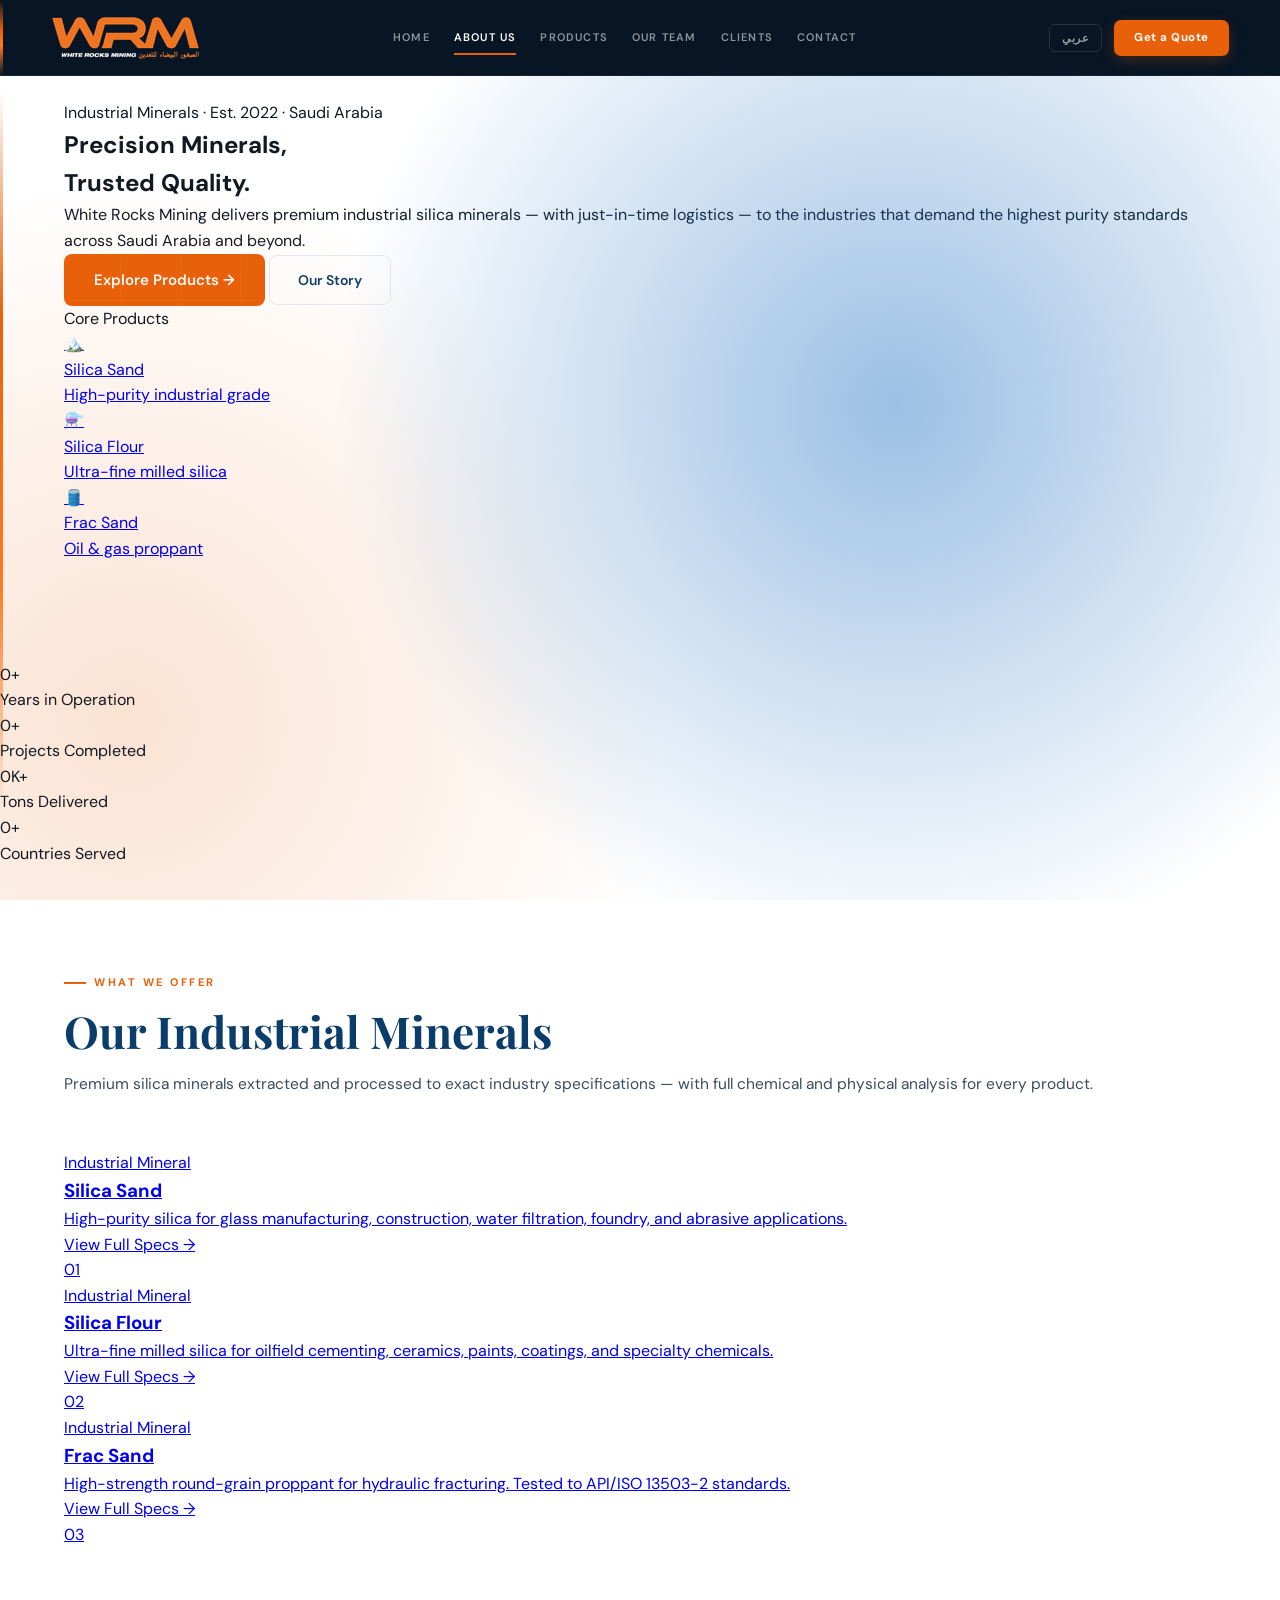
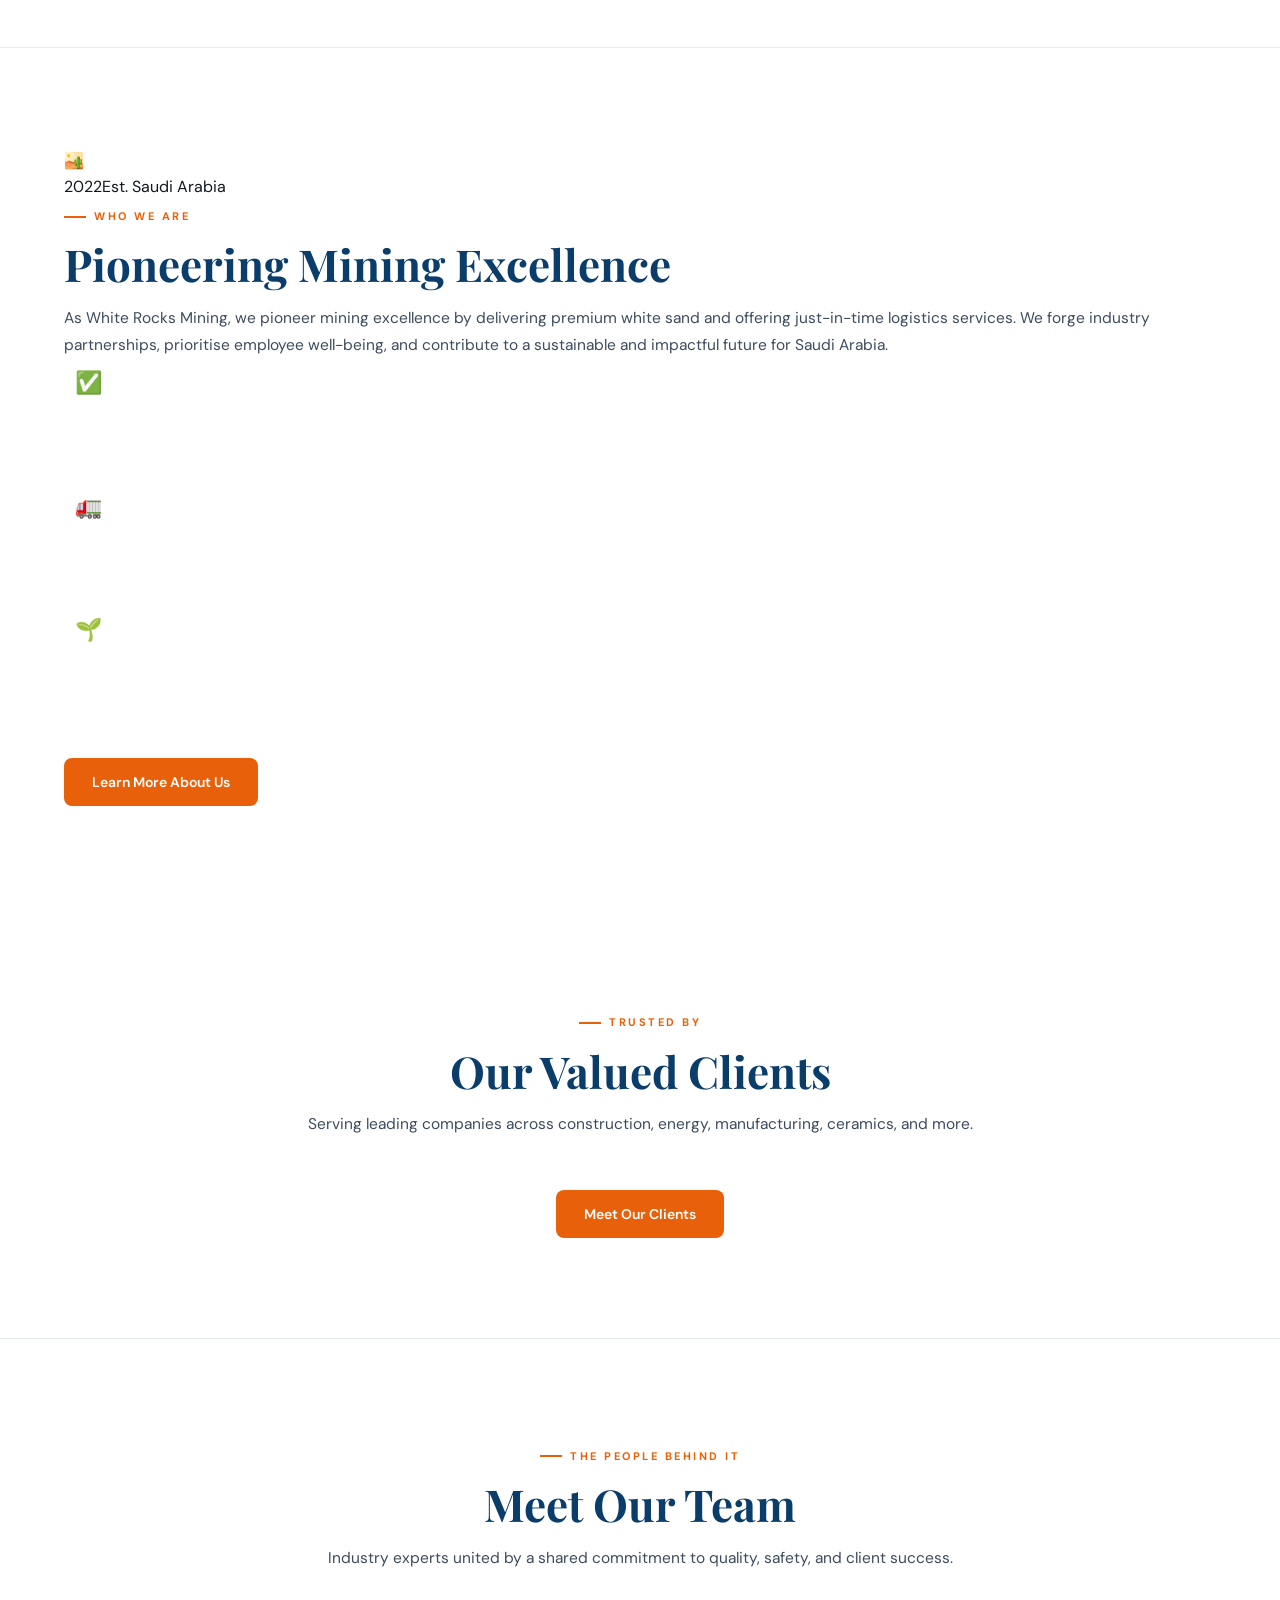
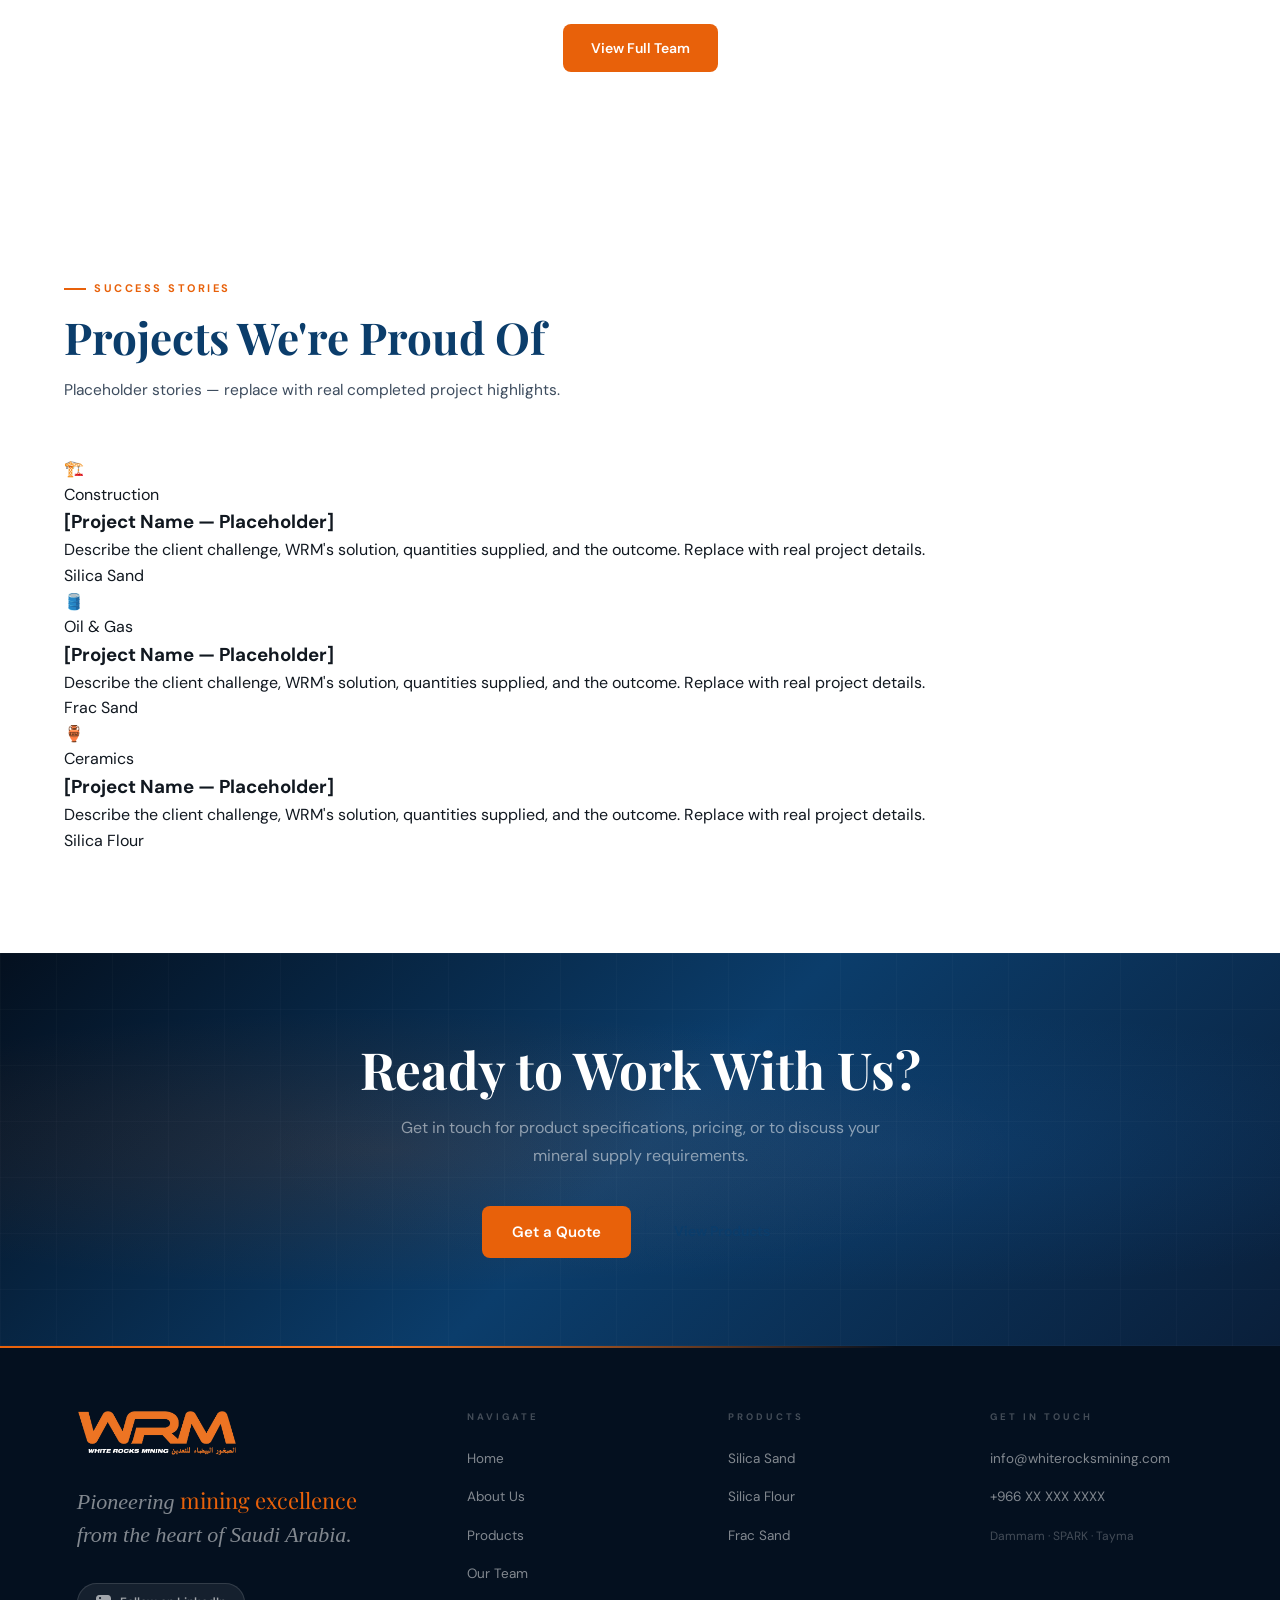
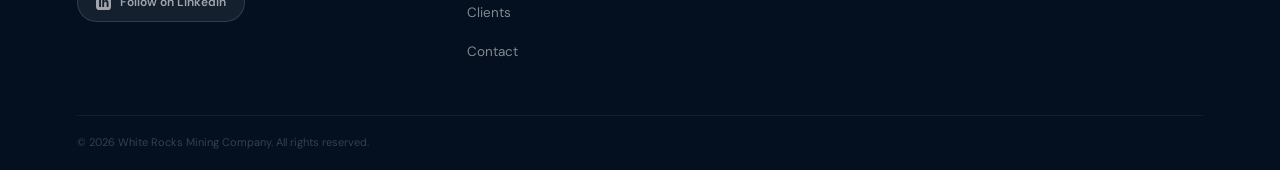
==== commit 998c95f4: "fixed rendering issue pt2" ====
--- a/about.html
+++ b/about.html
@@ -9,7 +9,7 @@
   <link rel="preconnect" href="https://fonts.gstatic.com" crossorigin/>
   <link href="https://fonts.googleapis.com/css2?family=Playfair+Display:wght@600;700&family=DM+Sans:wght@300;400;500;600&family=Tajawal:wght@300;400;500;700&display=swap" rel="stylesheet"/>
   <link rel="stylesheet" href="style.css"/>
-  <link rel="stylesheet" href="index.css"/>
+  <link rel="stylesheet" href="about.css"/>
   <link rel="icon" type="image/x-icon" href="favicon.ico"/>
   <link rel="icon" type="image/png" sizes="32x32" href="assets/logo-nav.png"/>
   <link rel="apple-touch-icon" sizes="180x180" href="apple-touch-icon.png"/>
@@ -123,6 +123,5 @@
 </section>
 
 <script src="script.js" defer></script>
-<script src="index.js" defer></script>
 </body>
 </html>
--- a/style.css
+++ b/style.css
@@ -20,23 +20,18 @@
   display:flex;align-items:center;
   padding:0 4%;gap:24px;
   transition:background .3s,box-shadow .3s;
-}
-/* Grid texture */
-#navbar::before{
-  content:'';position:absolute;inset:0;
-  background-image:linear-gradient(rgba(255,255,255,.015) 1px,transparent 1px),
-                   linear-gradient(90deg,rgba(255,255,255,.015) 1px,transparent 1px);
-  background-size:40px 40px;pointer-events:none;
-}
+  will-change:transform;
+  transform:translateZ(0);
+  contain:layout style;
+}
+/* Grid texture removed from navbar for performance */
 /* Bottom border */
 #navbar::after{
   content:'';position:absolute;bottom:0;left:0;right:0;height:1px;
   background:rgba(255,255,255,.06);
 }
 #navbar.scrolled{
-  background:rgba(4,16,31,.92);
-  backdrop-filter:blur(20px);
-  -webkit-backdrop-filter:blur(20px);
+  background:rgba(4,16,31,.97);
   box-shadow:0 4px 24px rgba(0,0,0,.3);
 }
 /* Left orange rule */
@@ -209,8 +204,8 @@
 /* REVEAL ANIMATIONS */
 /* REVEAL */
 .reveal{opacity:1;transform:none;}
-.reveal.anim{opacity:0;transform:translateY(26px);transition:opacity .65s ease,transform .65s ease;}
-.reveal.anim.visible{opacity:1;transform:translateY(0);}
+.reveal.anim{opacity:0;transform:translateY(26px);transition:opacity .65s ease,transform .65s ease;will-change:opacity,transform;}
+.reveal.anim.visible{opacity:1;transform:translateY(0);will-change:auto;}
 
 /* RESPONSIVE — shared breakpoints */
 /* RESPONSIVE */
--- a/about.css
+++ b/about.css
@@ -0,0 +1,141 @@
+/* ==============================================
+   about.css — About page only (Direction A)
+   ============================================== */
+
+/* PAGE HERO — darkest */
+.page-hero{
+  background:linear-gradient(160deg,#04101f 0%,#071828 55%,#030d18 100%);
+  padding:140px 6% 90px;position:relative;overflow:hidden;
+}
+.page-hero .hero-bar{position:absolute;top:0;left:0;right:0;height:3px;background:linear-gradient(90deg,var(--orange),var(--orange-light),transparent 70%);}
+.page-hero .hero-grid{position:absolute;inset:0;background-image:linear-gradient(rgba(255,255,255,.025) 1px,transparent 1px),linear-gradient(90deg,rgba(255,255,255,.025) 1px,transparent 1px);background-size:64px 64px;mask-image:radial-gradient(ellipse at 60% 50%,black 10%,transparent 65%);-webkit-mask-image:radial-gradient(ellipse at 60% 50%,black 10%,transparent 65%);}
+.page-hero .hero-glow{position:absolute;inset:0;background:radial-gradient(ellipse at 65% 50%,rgba(26,90,154,.25) 0%,transparent 55%),radial-gradient(ellipse at 5% 90%,rgba(232,97,10,.1) 0%,transparent 40%);}
+.hero-accent-line{position:absolute;left:0;top:0;bottom:0;width:3px;background:linear-gradient(to bottom,transparent 10%,var(--orange) 35%,var(--orange-light) 65%,transparent 90%);}
+.hero-inner{position:relative;z-index:2;padding-left:28px;}
+.breadcrumb{display:flex;align-items:center;gap:8px;margin-bottom:20px;font-size:12px;color:rgba(255,255,255,.35);font-weight:500;}
+.breadcrumb a{color:rgba(255,255,255,.35);text-decoration:none;transition:color .2s;}
+.breadcrumb a:hover{color:var(--orange);}
+.breadcrumb-sep{color:rgba(255,255,255,.2);}
+.page-title{font-family:var(--font-display);font-size:clamp(40px,6vw,72px);color:white;line-height:1.04;margin-bottom:20px;}
+.page-title .accent{color:var(--orange);}
+.page-desc{font-size:16px;color:rgba(255,255,255,.5);max-width:600px;line-height:1.8;font-weight:300;}
+
+/* ── MISSION & VISION — dark navy ── */
+#mission{background:#071525;position:relative;}
+#mission::before{content:'';position:absolute;top:0;left:0;right:0;height:1px;background:linear-gradient(90deg,transparent,rgba(232,97,10,.3),transparent);}
+.mv-grid{display:grid;grid-template-columns:1fr 1fr;gap:24px;}
+.mv-card{
+  background:rgba(255,255,255,.04);border:1px solid rgba(255,255,255,.08);
+  border-radius:20px;padding:40px;position:relative;overflow:hidden;
+  transition:background .3s,border-color .3s;
+}
+.mv-card:hover{background:rgba(255,255,255,.07);border-color:rgba(255,255,255,.14);}
+.mv-card::before{content:'';position:absolute;top:0;left:0;right:0;height:3px;}
+.mv-card.mission-card::before{background:linear-gradient(90deg,var(--orange),var(--orange-light));}
+.mv-card.vision-card::before{background:linear-gradient(90deg,var(--blue-light),var(--blue-mid));}
+.mv-icon{width:52px;height:52px;border-radius:13px;display:flex;align-items:center;justify-content:center;font-size:24px;margin-bottom:20px;}
+.mv-icon.orange-bg{background:linear-gradient(135deg,var(--orange),var(--orange-light));}
+.mv-icon.blue-bg{background:linear-gradient(135deg,var(--blue),var(--blue-mid));}
+.mv-label{font-size:10px;font-weight:700;text-transform:uppercase;letter-spacing:2px;margin-bottom:10px;}
+.mv-label.orange{color:var(--orange);}
+.mv-label.blue{color:var(--blue-light);}
+.mv-title{font-family:var(--font-display);font-size:22px;color:white;margin-bottom:14px;}
+.mv-text{font-size:14px;color:rgba(255,255,255,.5);line-height:1.82;font-weight:300;}
+
+/* ── OUR STORY — #E8EDF2 ── */
+#story{background:#E8EDF2;}
+.story-grid{display:grid;grid-template-columns:1fr 1fr;gap:72px;align-items:center;}
+.story-visual{
+  width:100%;aspect-ratio:4/3;
+  background:linear-gradient(145deg,#04101f,#0e2a46 55%,#1a4a7a);
+  border-radius:20px;display:flex;align-items:center;justify-content:center;
+  font-size:80px;position:relative;overflow:hidden;
+  border:1px solid rgba(11,61,107,.12);
+  box-shadow:0 24px 56px rgba(11,61,107,.18);
+}
+.story-visual::before{content:'';position:absolute;inset:0;background:radial-gradient(circle at 25% 70%,rgba(232,97,10,.22) 0%,transparent 55%);}
+.story-body p{font-size:15px;color:var(--text-mid);line-height:1.82;font-weight:300;margin-bottom:18px;}
+.story-body p:last-of-type{margin-bottom:28px;}
+.branch-pills{display:flex;gap:10px;flex-wrap:wrap;margin-top:8px;}
+.branch-pill{display:inline-flex;align-items:center;gap:7px;background:rgba(11,61,107,.07);border:1px solid rgba(11,61,107,.12);border-radius:100px;padding:6px 14px;font-size:12px;font-weight:600;color:var(--blue);}
+.branch-pill::before{content:'📍';font-size:12px;}
+
+/* ── VALUES — dark navy ── */
+#values{background:#071525;}
+#values .section-title{color:white;}
+#values .eyebrow{color:rgba(255,255,255,.4);}
+#values .eyebrow::before{background:var(--orange);}
+.values-grid{display:grid;grid-template-columns:repeat(4,1fr);gap:18px;}
+.val-card{
+  background:rgba(255,255,255,.04);border:1px solid rgba(255,255,255,.07);
+  border-radius:18px;padding:28px 22px;transition:all .3s;
+}
+.val-card:hover{background:rgba(255,255,255,.07);border-color:rgba(232,97,10,.35);transform:translateY(-4px);}
+.val-icon{width:48px;height:48px;border-radius:12px;background:rgba(255,255,255,.07);border:1px solid rgba(255,255,255,.1);display:flex;align-items:center;justify-content:center;font-size:22px;margin-bottom:16px;}
+.val-title{font-family:var(--font-display);font-size:17px;color:white;margin-bottom:10px;}
+.val-desc{font-size:13px;color:rgba(255,255,255,.45);line-height:1.72;}
+
+/* ── TIMELINE — #E8EDF2 ── */
+#timeline{background:#E8EDF2;}
+.timeline-wrap{position:relative;padding-left:40px;}
+[dir="rtl"] .timeline-wrap{padding-left:0;padding-right:40px;}
+.timeline-wrap::before{content:'';position:absolute;left:11px;top:8px;bottom:8px;width:2px;background:linear-gradient(to bottom,var(--orange),var(--blue-light));}
+[dir="rtl"] .timeline-wrap::before{left:auto;right:11px;}
+.tl-item{position:relative;padding-bottom:36px;display:grid;grid-template-columns:100px 1fr;gap:24px;align-items:start;}
+.tl-item:last-child{padding-bottom:0;}
+.tl-dot{position:absolute;left:-40px;top:6px;width:22px;height:22px;border-radius:50%;background:var(--orange);border:3px solid #E8EDF2;box-shadow:0 0 0 3px var(--orange);}
+[dir="rtl"] .tl-dot{left:auto;right:-40px;}
+.tl-year{font-family:var(--font-display);font-size:20px;color:var(--orange);font-weight:700;padding-top:3px;}
+.tl-content{background:white;border-radius:14px;padding:18px 22px;border:1px solid rgba(11,61,107,.1);box-shadow:0 2px 12px rgba(11,61,107,.06);}
+.tl-title{font-weight:700;font-size:14.5px;color:var(--blue);margin-bottom:6px;}
+.tl-desc{font-size:13px;color:var(--text-mid);line-height:1.65;}
+
+/* ── PARTNERS — dark navy ── */
+#partners{background:#071525;}
+#partners .section-title{color:white;}
+#partners .eyebrow{color:rgba(255,255,255,.4);}
+#partners .eyebrow::before{background:var(--orange);}
+.partners-intro{display:grid;grid-template-columns:1fr 1fr;gap:56px;align-items:center;margin-bottom:52px;}
+.partners-intro-text p{font-size:15px;color:rgba(255,255,255,.5);line-height:1.82;font-weight:300;margin-bottom:16px;}
+.partners-intro-text p:last-child{margin-bottom:0;}
+.partners-grid{display:grid;grid-template-columns:repeat(3,1fr);gap:16px;}
+.partner-card{
+  background:rgba(255,255,255,.04);border:1px solid rgba(255,255,255,.07);
+  border-radius:14px;height:96px;display:flex;align-items:center;justify-content:center;
+  font-size:13px;font-weight:600;color:rgba(255,255,255,.35);
+  transition:all .25s;padding:16px;
+}
+.partner-card:hover{border-color:rgba(232,97,10,.35);color:white;background:rgba(255,255,255,.07);}
+
+/* ── CTA — dark ── */
+#cta-banner{
+  background:linear-gradient(135deg,#04101f 0%,var(--blue) 50%,#0a1f3a 100%);
+  position:relative;overflow:hidden;text-align:center;
+}
+#cta-banner::before{content:'';position:absolute;inset:0;background:radial-gradient(ellipse at 30% 50%,rgba(232,97,10,.12) 0%,transparent 50%),radial-gradient(ellipse at 70% 50%,rgba(34,114,195,.15) 0%,transparent 50%);}
+#cta-banner::after{content:'';position:absolute;inset:0;background-image:linear-gradient(rgba(255,255,255,.02) 1px,transparent 1px),linear-gradient(90deg,rgba(255,255,255,.02) 1px,transparent 1px);background-size:56px 56px;}
+.cta-title{font-family:var(--font-display);font-size:clamp(28px,4vw,52px);color:white;margin-bottom:16px;line-height:1.1;position:relative;z-index:1;}
+.cta-sub{font-size:16px;color:rgba(255,255,255,.5);margin-bottom:36px;position:relative;z-index:1;}
+.cta-actions{display:flex;gap:14px;justify-content:center;flex-wrap:wrap;position:relative;z-index:1;}
+.btn-hero-out{background:transparent;color:white;border:1.5px solid rgba(255,255,255,.3);border-radius:8px;padding:15px 32px;font-size:15px;font-weight:500;cursor:pointer;text-decoration:none;display:inline-flex;align-items:center;transition:all .25s;font-family:var(--font-body);}
+.btn-hero-out:hover{background:rgba(255,255,255,.1);border-color:rgba(255,255,255,.55);transform:translateY(-2px);}
+
+/* ── RESPONSIVE ── */
+@media(max-width:960px){
+  .mv-grid{grid-template-columns:1fr;}
+  .story-grid{grid-template-columns:1fr;gap:40px;}
+  .values-grid{grid-template-columns:repeat(2,1fr);}
+  .partners-intro{grid-template-columns:1fr;gap:32px;}
+  .partners-grid{grid-template-columns:repeat(2,1fr);}
+}
+@media(max-width:640px){
+  .hero-inner{padding-left:16px;}
+  .values-grid{grid-template-columns:1fr;}
+  .partners-grid{grid-template-columns:1fr 1fr;}
+  .tl-item{grid-template-columns:72px 1fr;gap:16px;}
+}
+@media(max-width:480px){
+  .page-title{font-size:36px;}
+  .partners-grid{grid-template-columns:1fr 1fr;}
+  .story-visual{aspect-ratio:3/2;}
+}
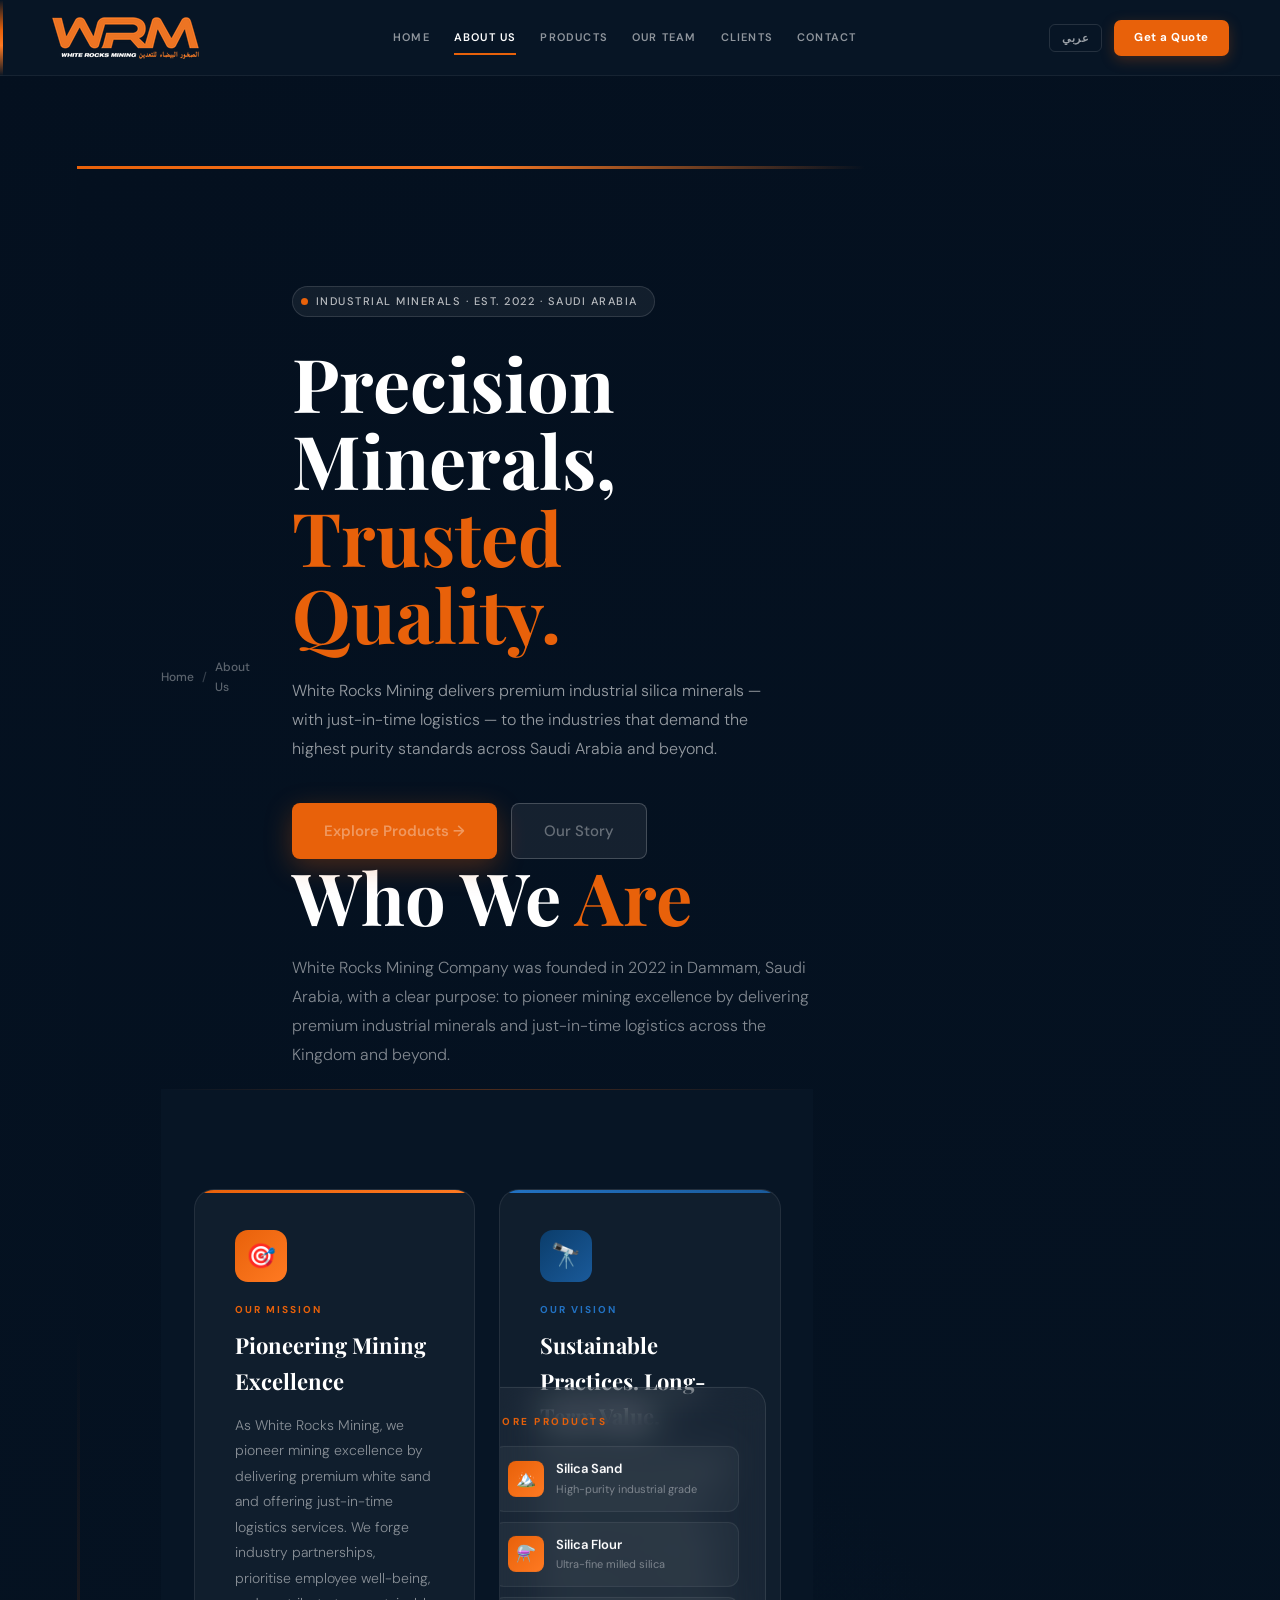
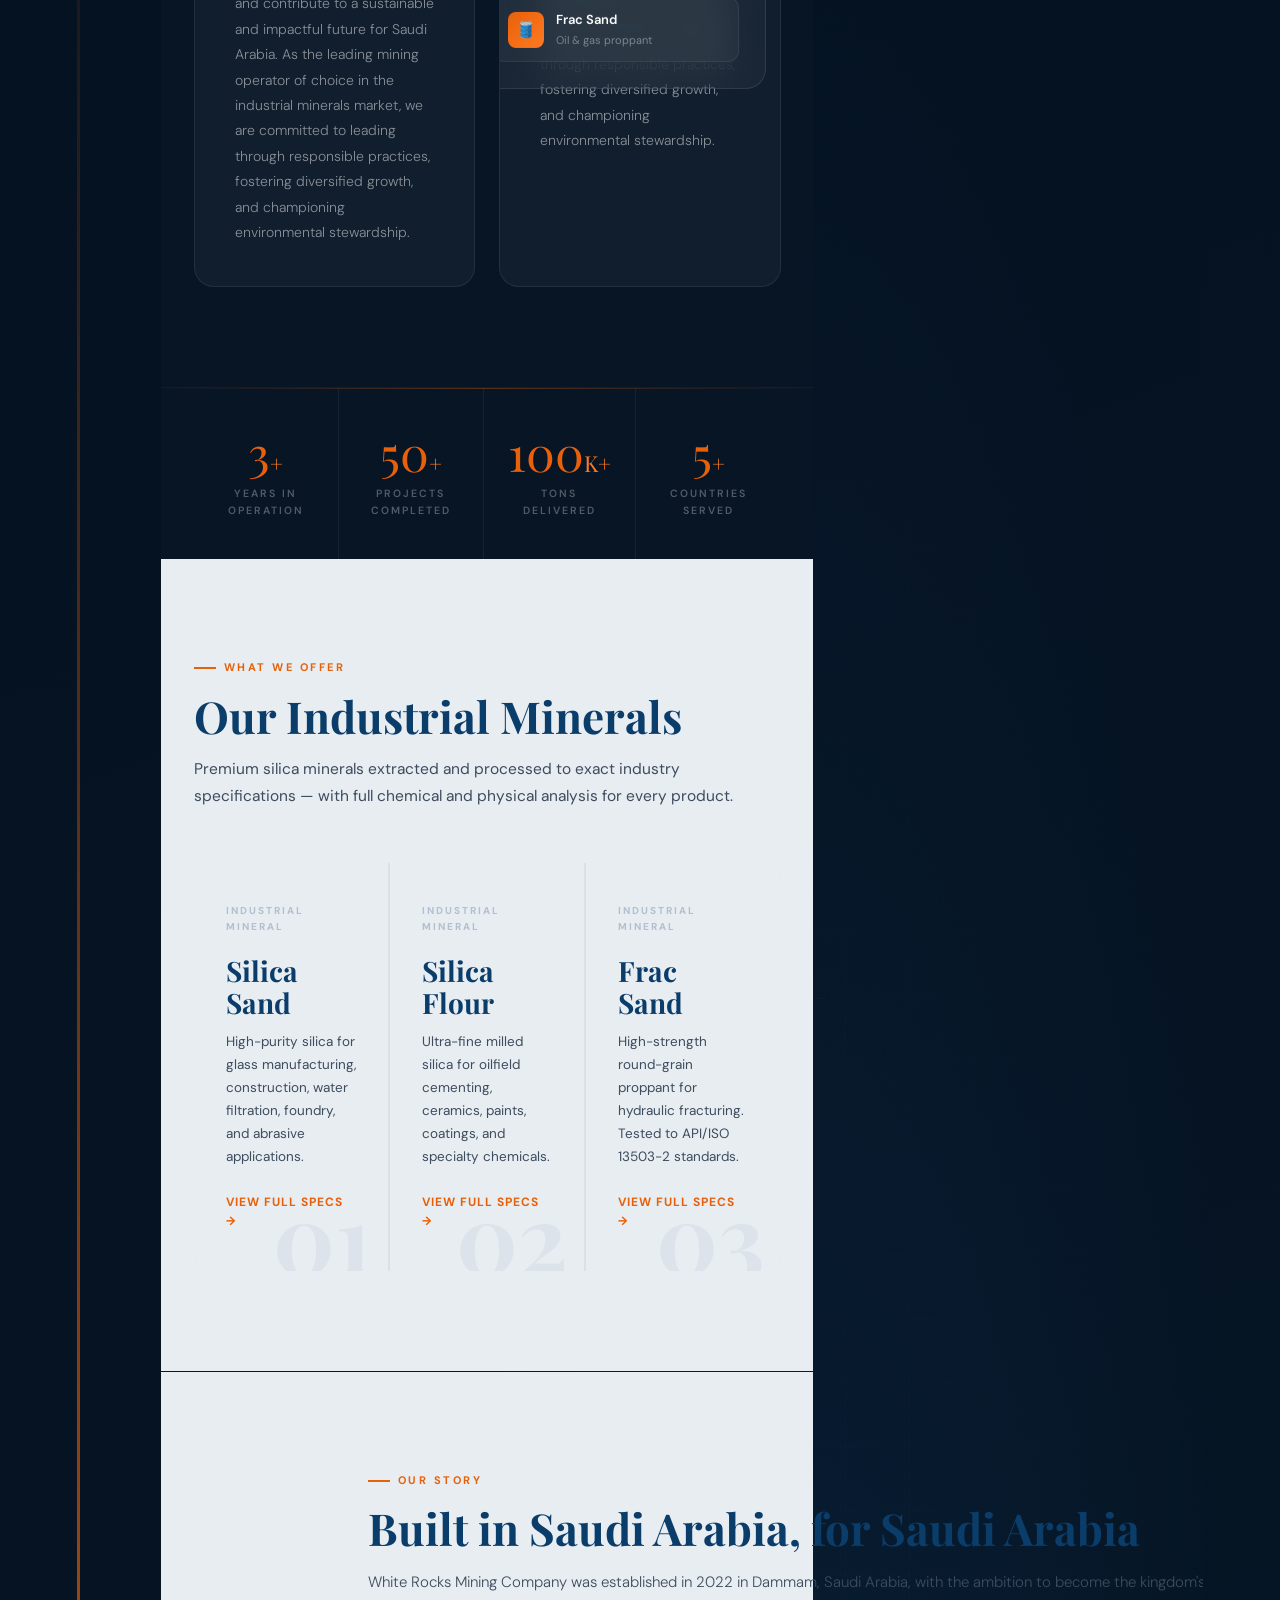
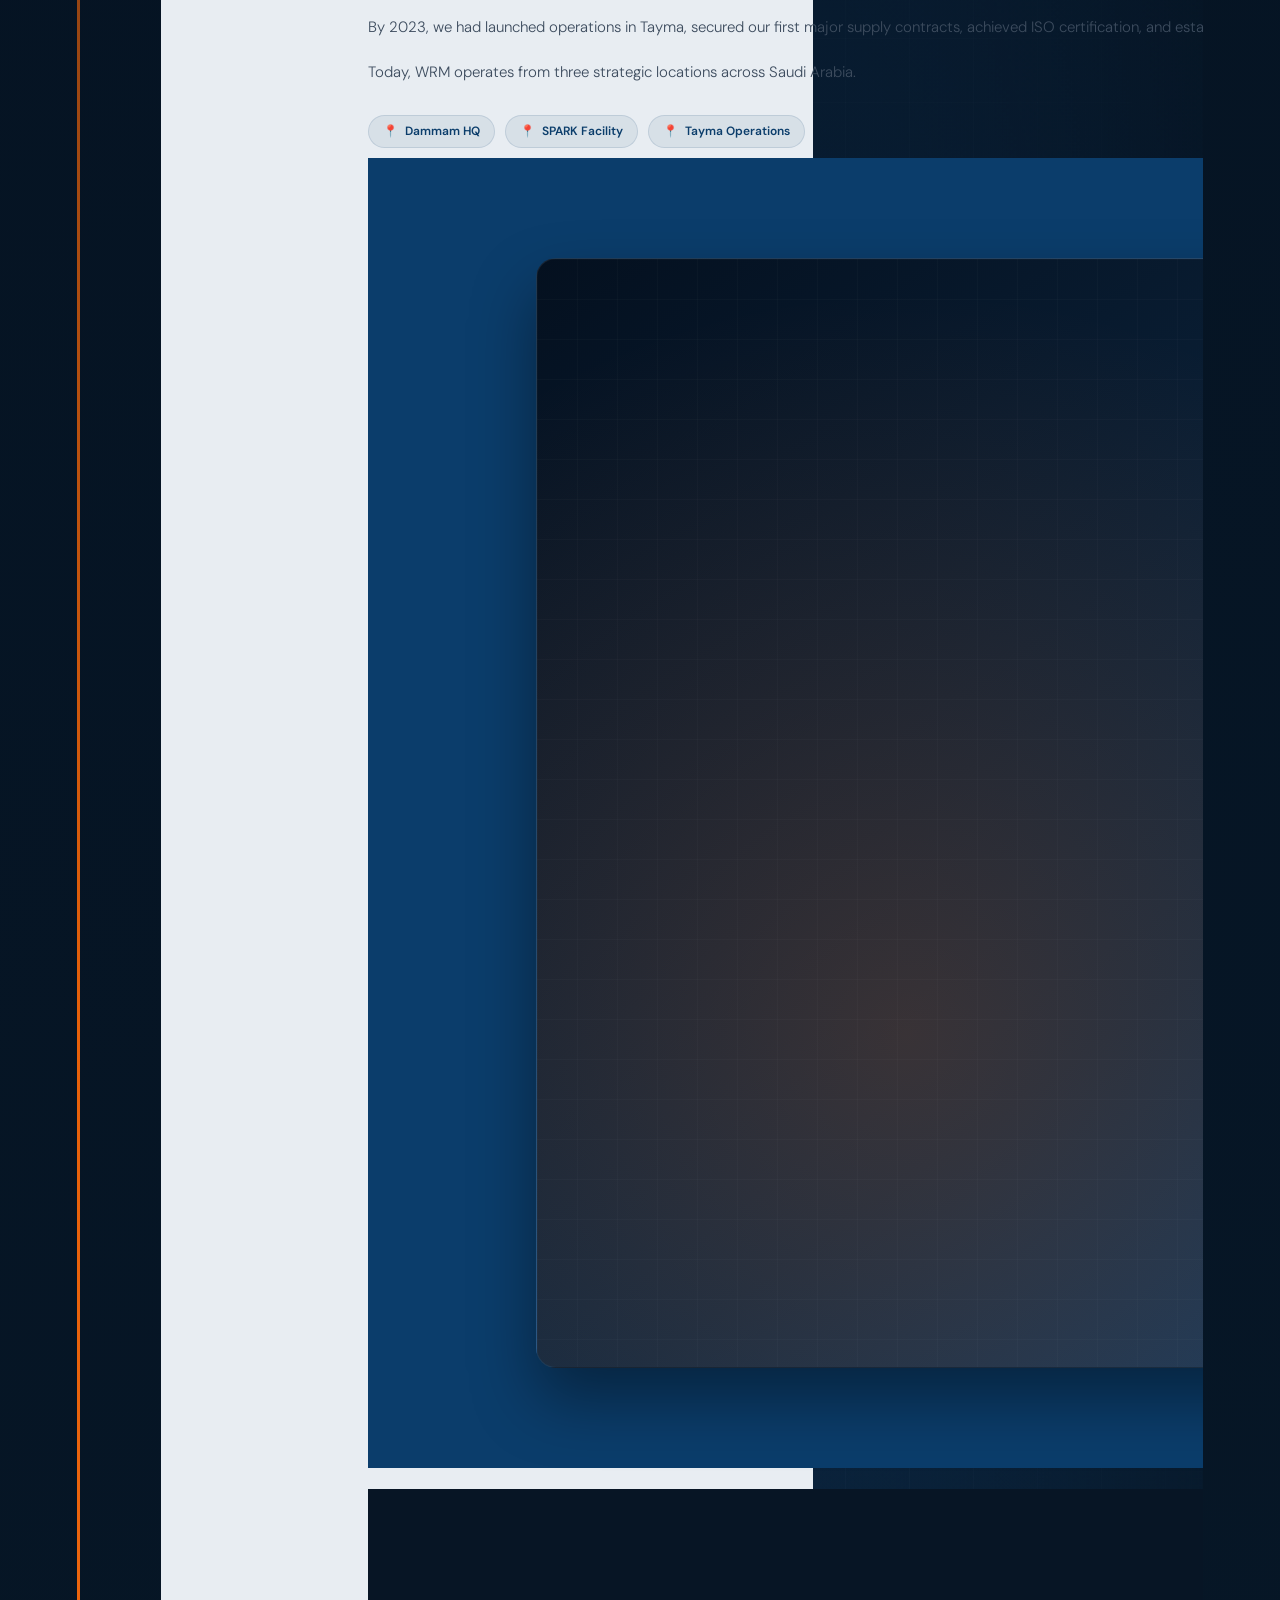
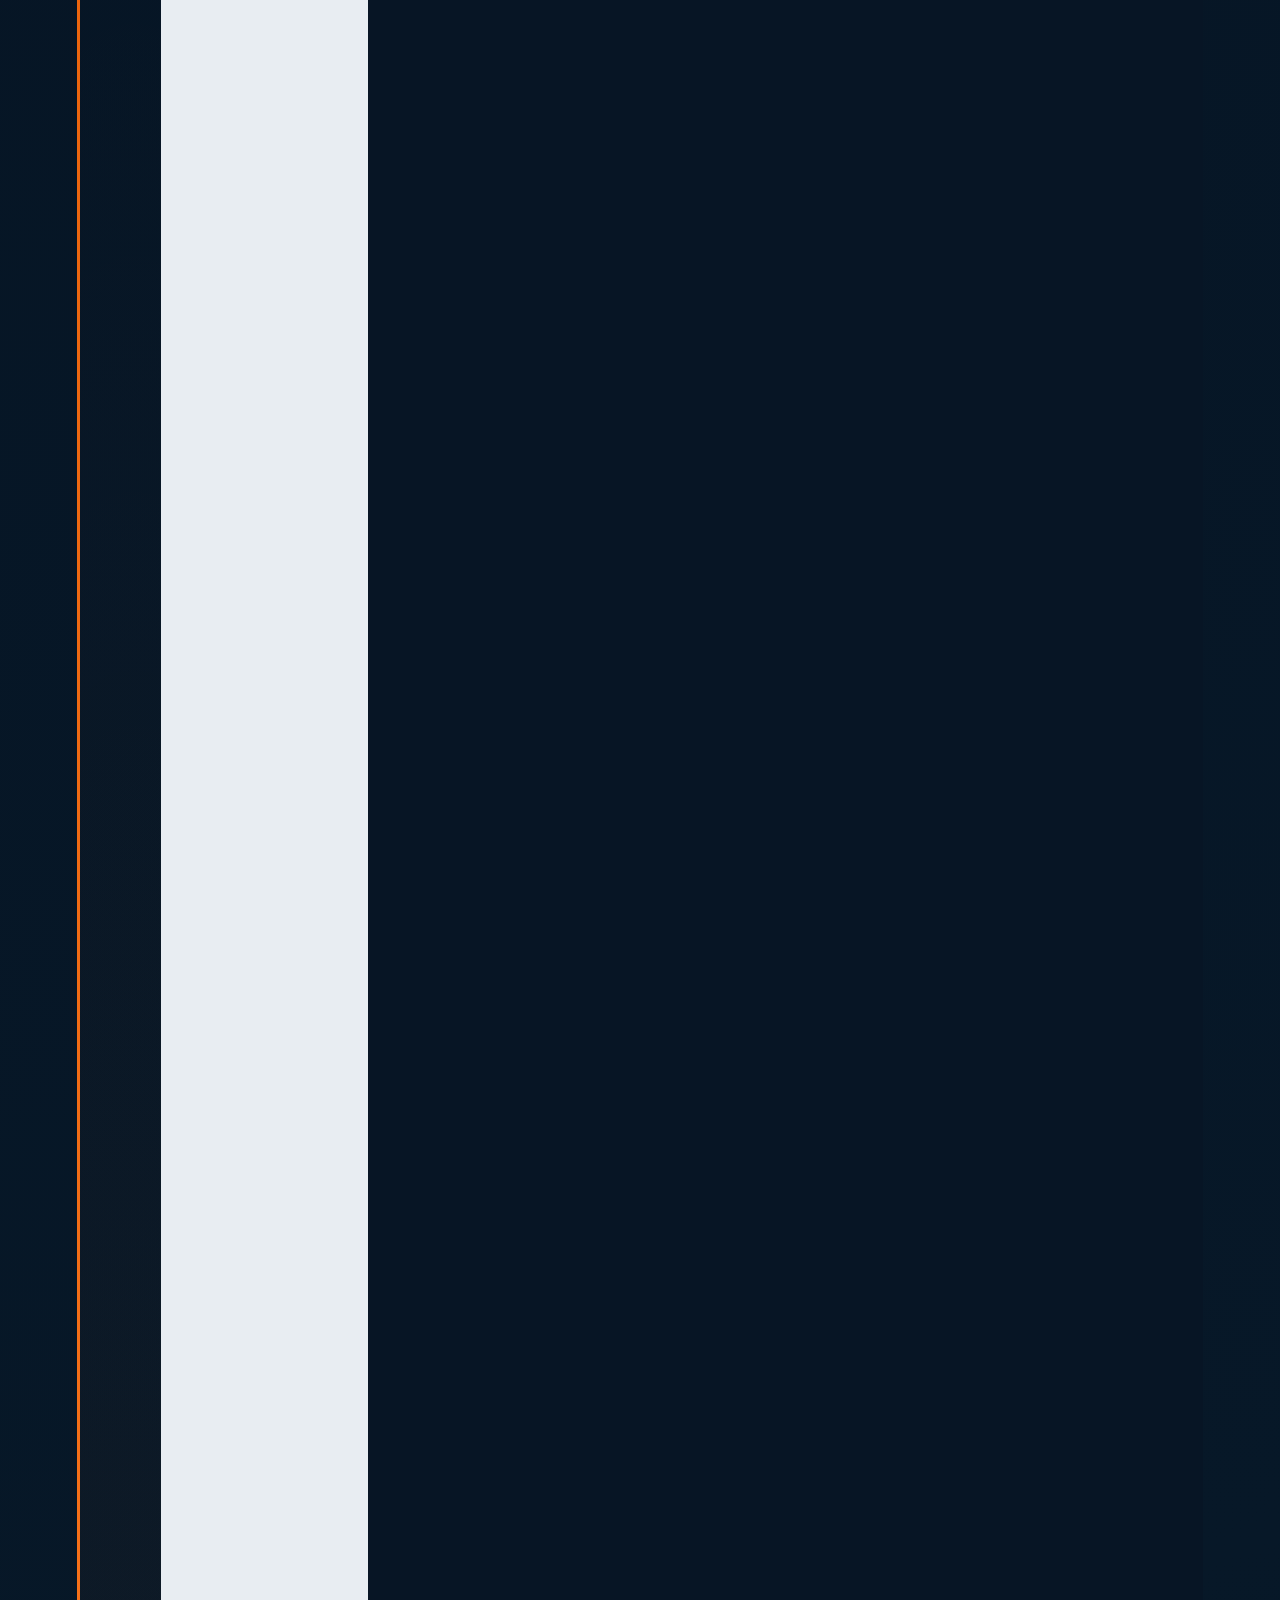
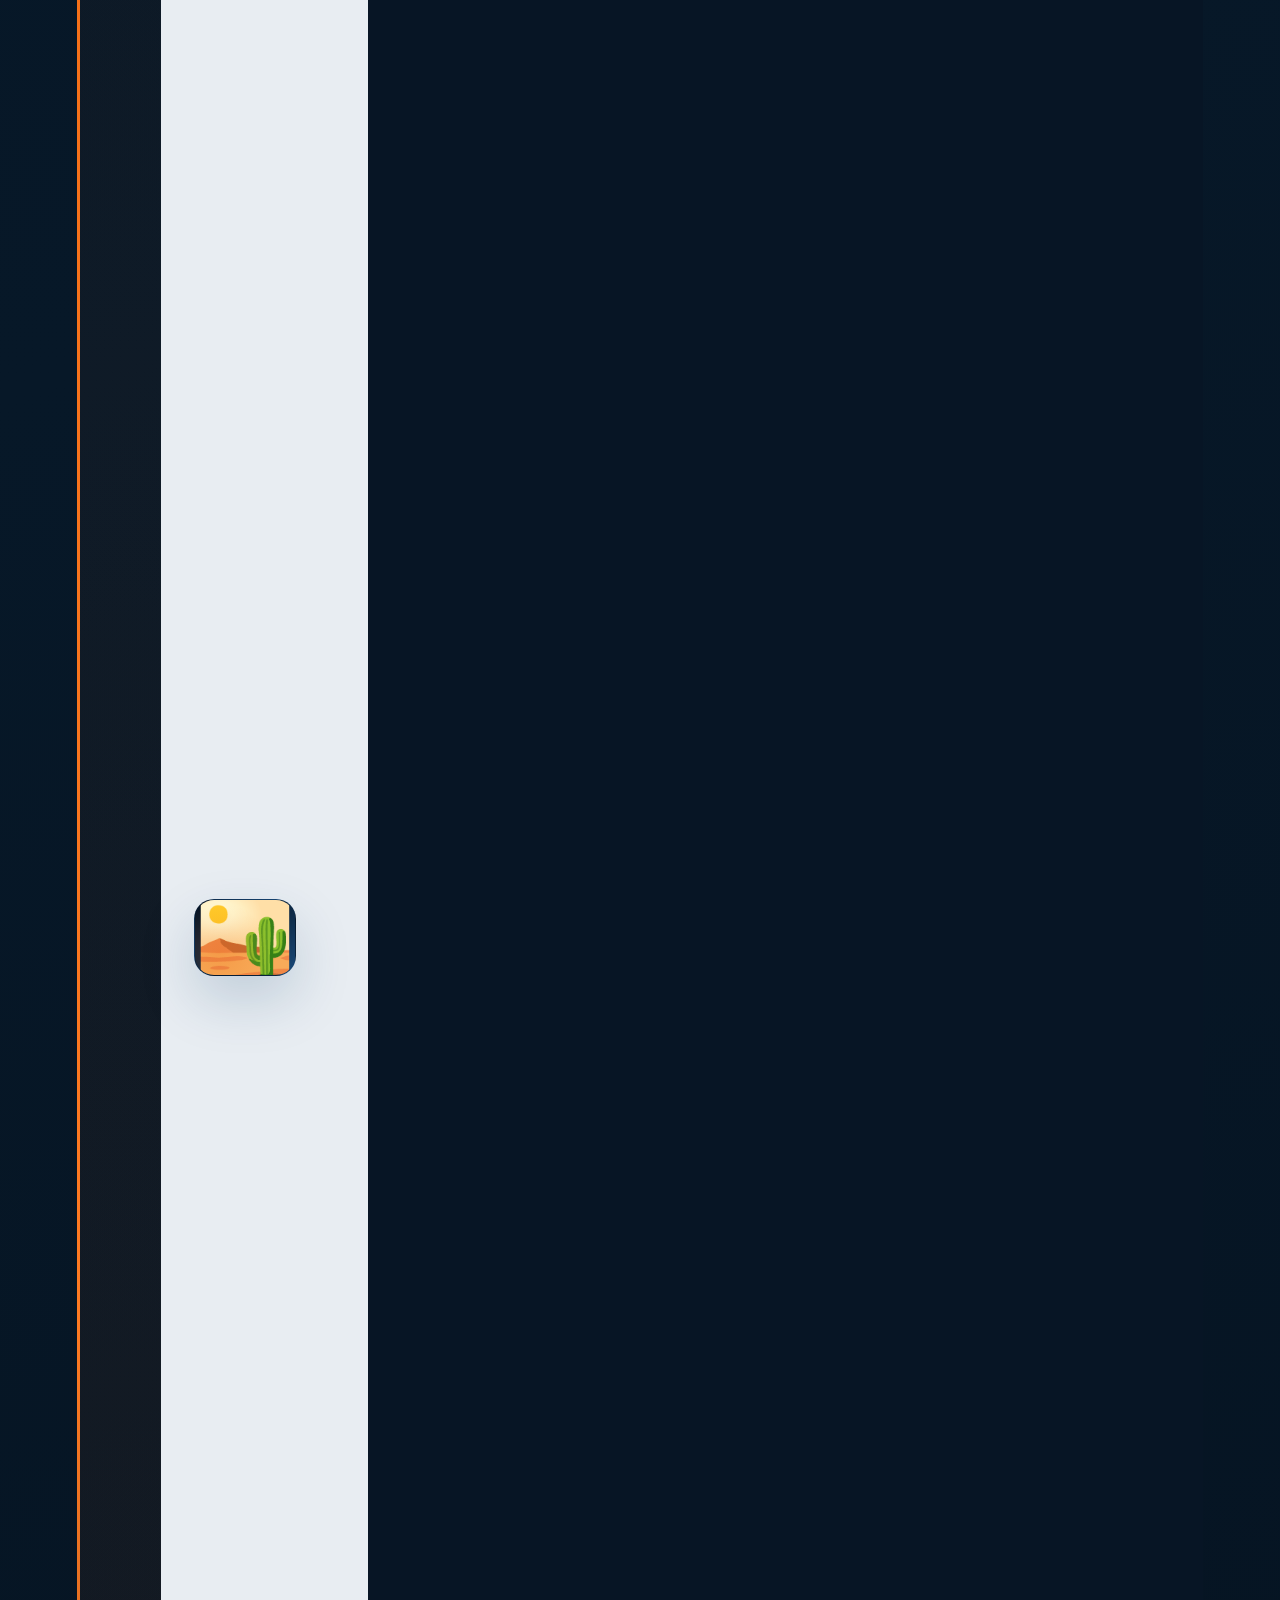
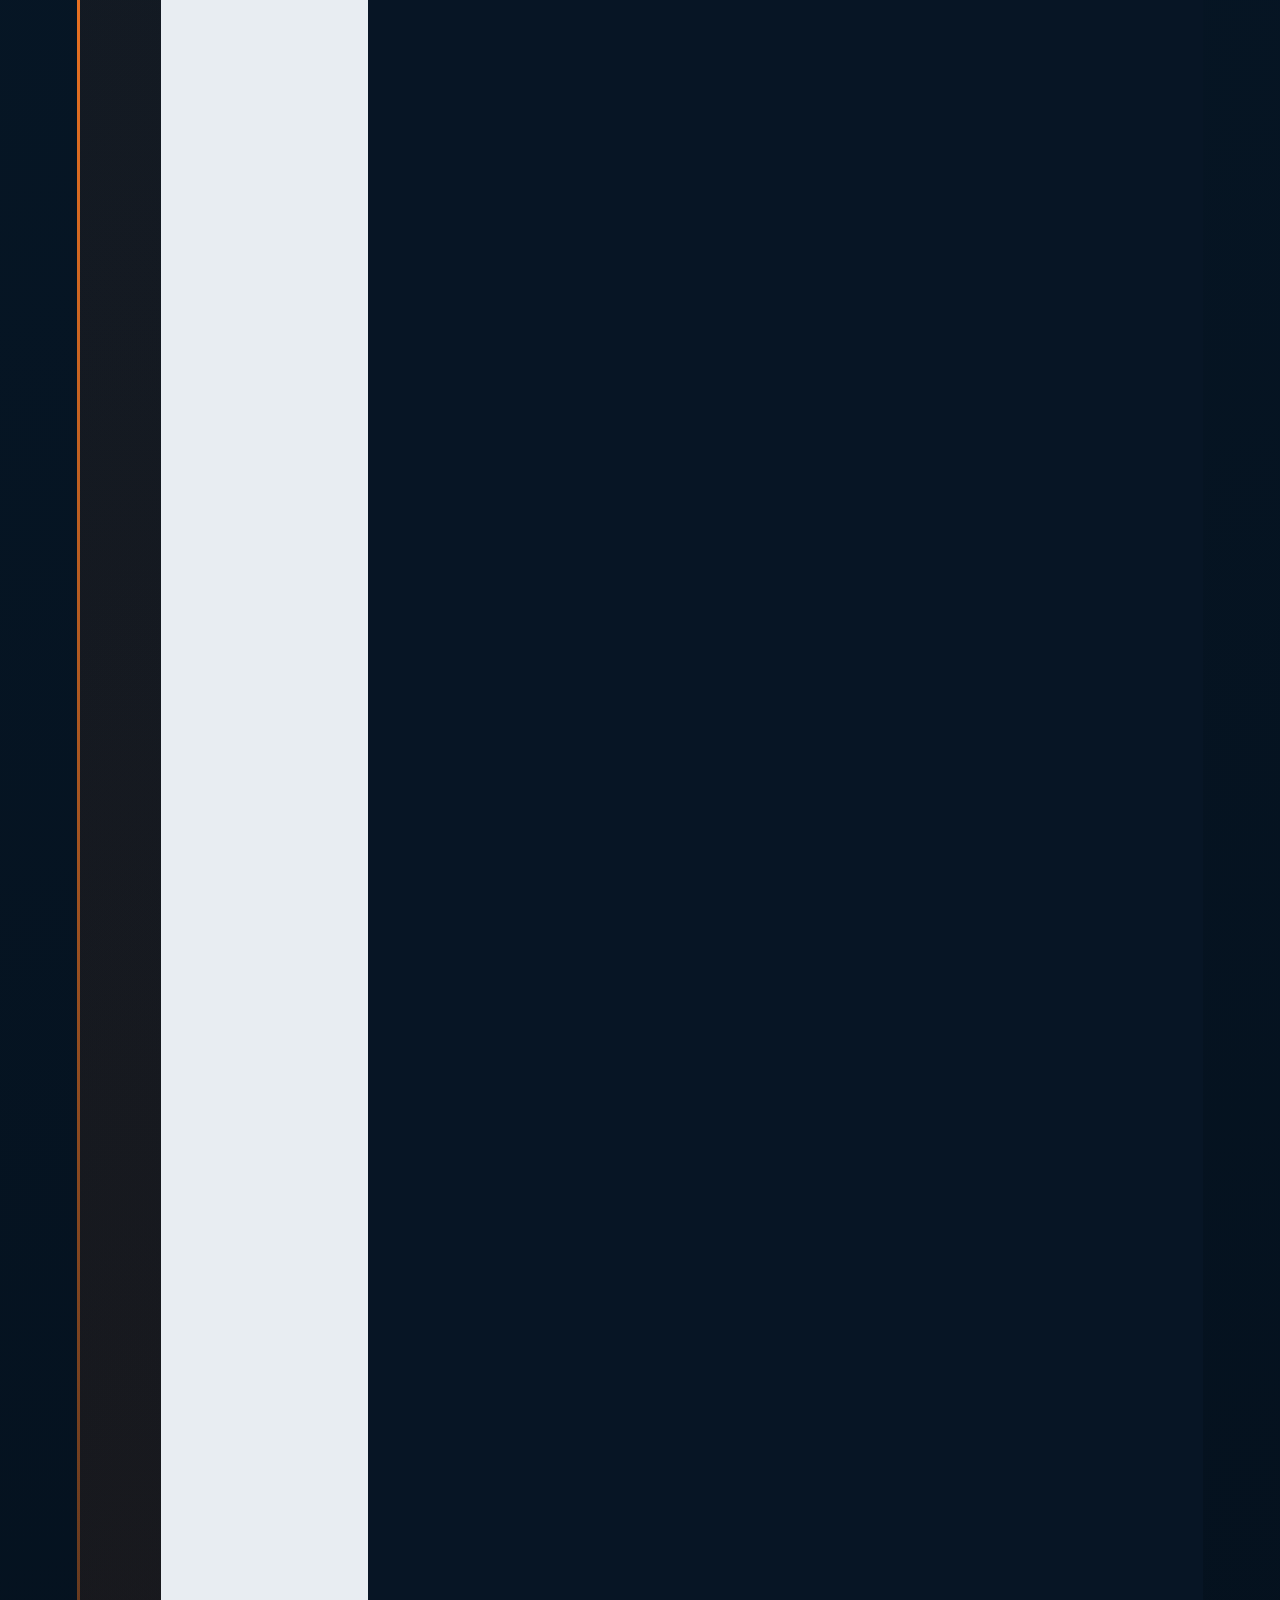
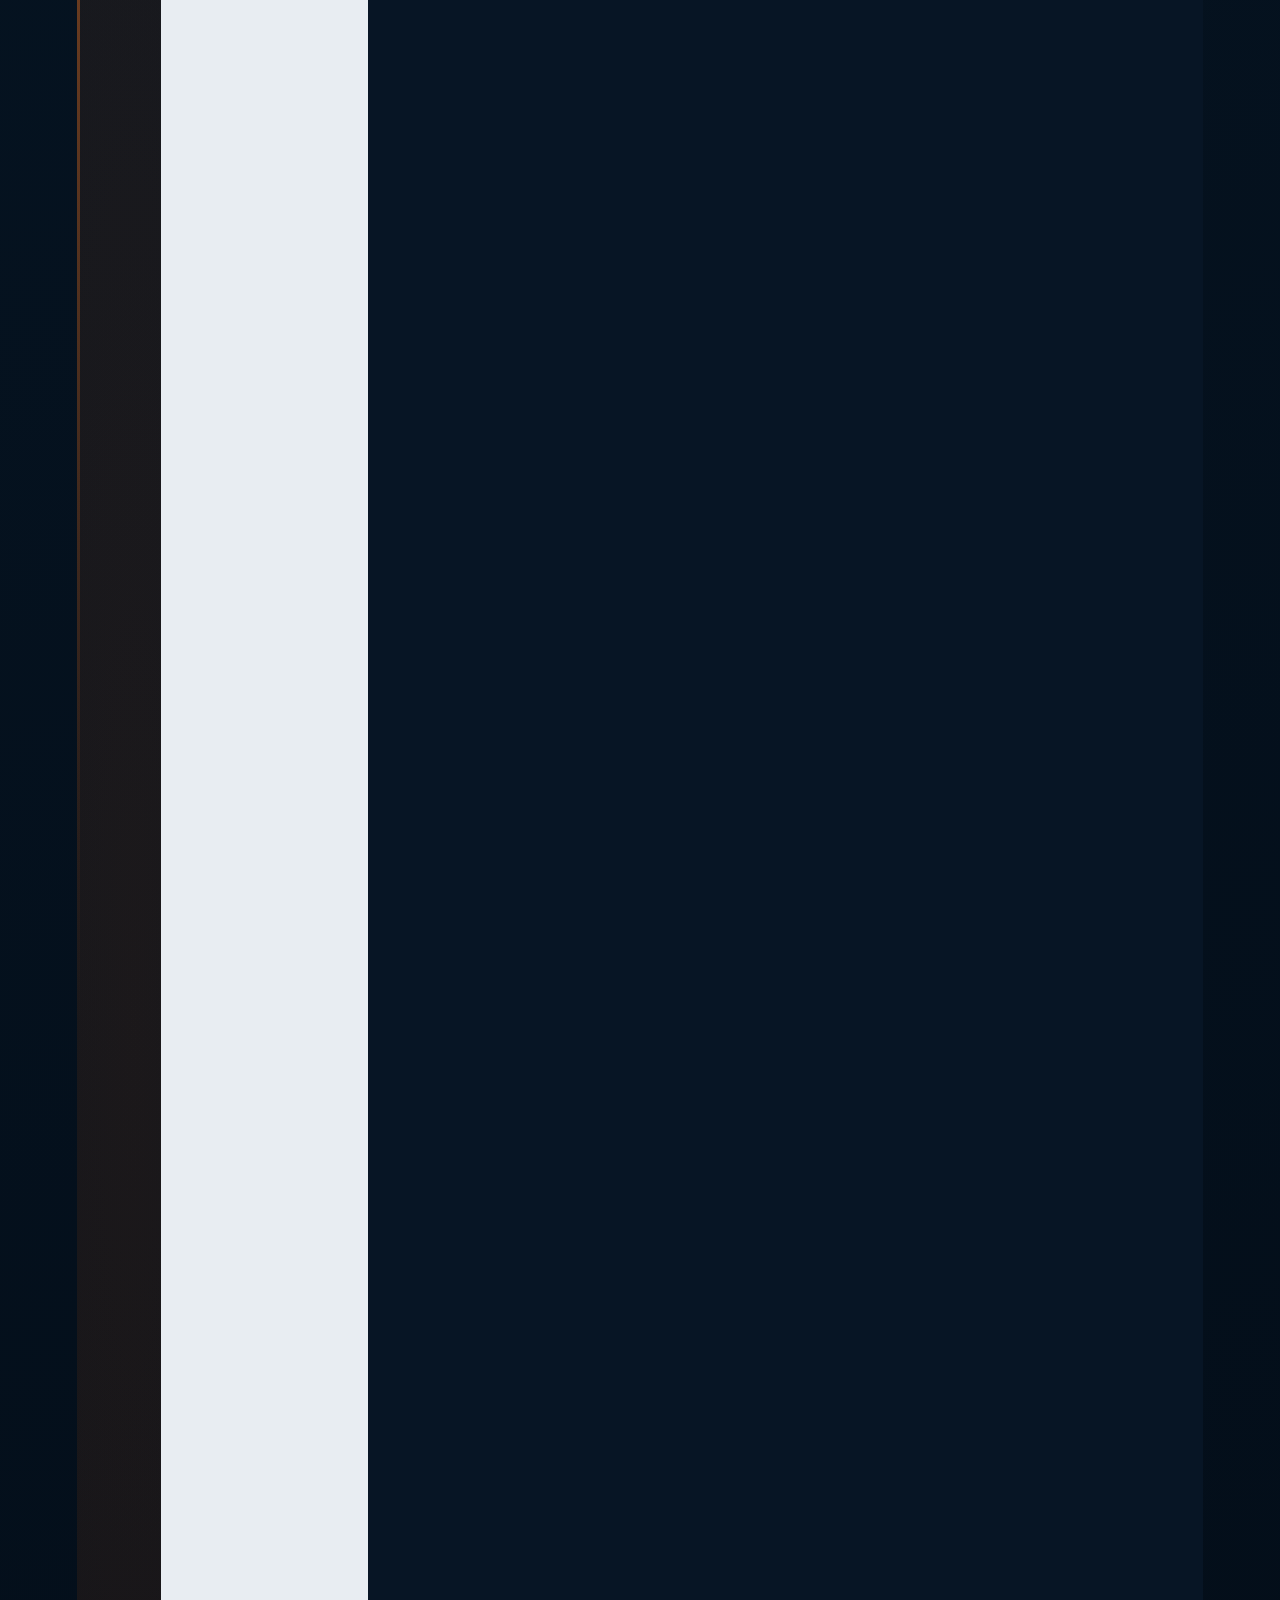
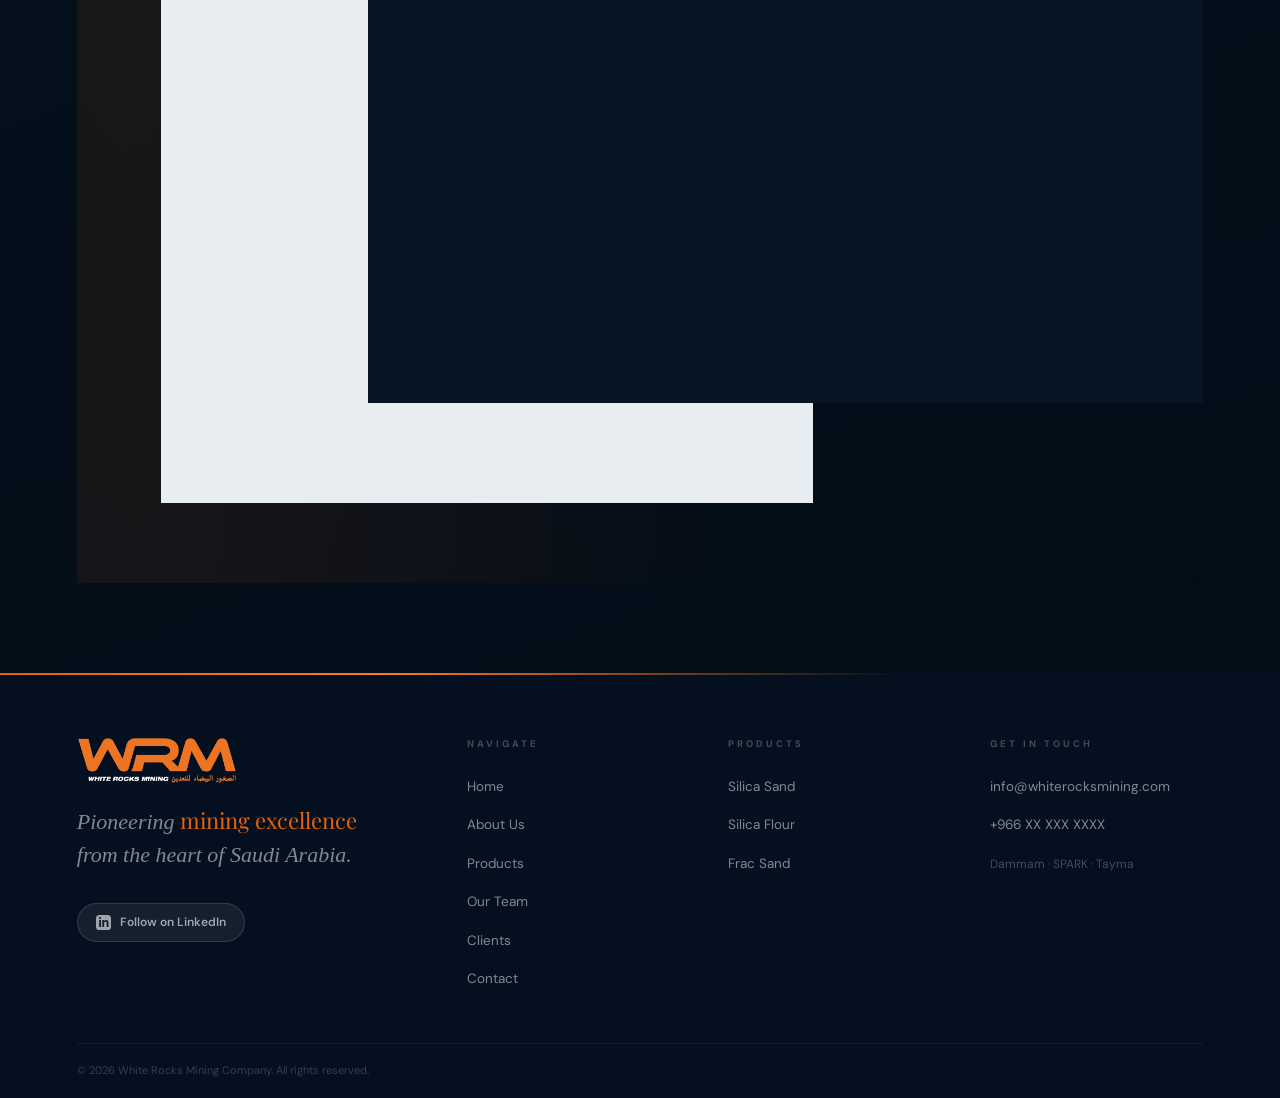
==== commit fef976da: "recovering older files" ====
--- a/about.html
+++ b/about.html
@@ -1,8 +1,8 @@
-<!DOCTYPE html>
-<html lang="en" dir="ltr">
+@ -3,230 +3,126 @@
 <head>
 <meta charset="UTF-8"/>
 <meta name="viewport" content="width=device-width,initial-scale=1.0"/>
+<title>About Us — White Rocks Mining Company</title>
 <title>White Rocks Mining Company</title>
 
   <link rel="preconnect" href="https://fonts.googleapis.com"/>
@@ -10,14 +10,52 @@
   <link href="https://fonts.googleapis.com/css2?family=Playfair+Display:wght@600;700&family=DM+Sans:wght@300;400;500;600&family=Tajawal:wght@300;400;500;700&display=swap" rel="stylesheet"/>
   <link rel="stylesheet" href="style.css"/>
   <link rel="stylesheet" href="about.css"/>
+  <link rel="stylesheet" href="index.css"/>
   <link rel="icon" type="image/x-icon" href="favicon.ico"/>
   <link rel="icon" type="image/png" sizes="32x32" href="assets/logo-nav.png"/>
   <link rel="apple-touch-icon" sizes="180x180" href="apple-touch-icon.png"/>
 </head>
 <body>
+
+
+<!-- NAV -->
+<nav id="navbar">
+  <a href="index.html" class="nav-logo">
+    <img src="assets/logo-nav.png" alt="White Rocks Mining" width="149" height="44" class="logo-img"/>
+  </a>
+  <ul class="nav-links">
+    <li><a href="index.html"    data-en="Home"     data-ar="الرئيسية">Home</a></li>
+    <li><a href="about.html"    data-en="About Us" data-ar="من نحن">About Us</a></li>
+    <li><a href="products.html" data-en="Products" data-ar="المنتجات">Products</a></li>
+    <li><a href="team.html"     data-en="Our Team" data-ar="فريقنا">Our Team</a></li>
+    <li><a href="clients.html"  data-en="Clients"  data-ar="عملاؤنا">Clients</a></li>
+    <li><a href="contact.html"  data-en="Contact"  data-ar="اتصل بنا">Contact</a></li>
+  </ul>
+  <div class="nav-right">
+    <button class="lang-toggle" id="langToggle">عربي</button>
+    <a href="contact.html" class="btn-nav" data-en="Get a Quote" data-ar="طلب عرض سعر">Get a Quote</a>
+  </div>
+  <button class="hamburger" id="hamburger"><span></span><span></span><span></span></button>
+</nav>
+<div class="mobile-menu" id="mobileMenu">
+  <a href="index.html"    data-en="Home"     data-ar="الرئيسية">Home</a>
+  <a href="about.html"    data-en="About Us" data-ar="من نحن">About Us</a>
+  <a href="products.html" data-en="Products" data-ar="المنتجات">Products</a>
+  <a href="team.html"     data-en="Our Team" data-ar="فريقنا">Our Team</a>
+  <a href="clients.html"  data-en="Clients"  data-ar="عملاؤنا">Clients</a>
+  <a href="contact.html"  data-en="Contact"  data-ar="اتصل بنا">Contact</a>
+</div>
+
+<!-- PAGE HERO -->
+<div class="page-hero">
 <!-- HERO -->
 <section id="hero">
   <div class="hero-bar"></div><div class="hero-grid"></div><div class="hero-glow"></div><div class="hero-accent-line"></div>
+  <div class="hero-inner">
+    <div class="breadcrumb">
+      <a href="index.html" data-en="Home" data-ar="الرئيسية">Home</a>
+      <span class="breadcrumb-sep">/</span>
+      <span data-en="About Us" data-ar="من نحن">About Us</span>
   <div class="hero-content">
     <div class="hero-badge"><div class="badge-dot"></div><span class="badge-text" data-en="Industrial Minerals · Est. 2022 · Saudi Arabia" data-ar="معادن صناعية · تأسست 2022 · المملكة العربية السعودية">Industrial Minerals · Est. 2022 · Saudi Arabia</span></div>
     <h1 class="hero-title"><span data-en="Precision Minerals," data-ar="معادن دقيقة،">Precision Minerals,</span><br/><span class="accent" data-en="Trusted Quality." data-ar="جودة موثوقة.">Trusted Quality.</span></h1>
@@ -26,7 +64,25 @@
       <a href="products.html" class="btn-hero" data-en="Explore Products →" data-ar="استكشف المنتجات →">Explore Products →</a>
       <a href="about.html" class="btn-ghost" data-en="Our Story" data-ar="قصتنا">Our Story</a>
     </div>
-  </div>
+    <h1 class="page-title"><span data-en="Who We " data-ar="من ">Who We </span><span class="accent" data-en="Are" data-ar="نحن">Are</span></h1>
+    <p class="page-desc" data-en="White Rocks Mining Company was founded in 2022 in Dammam, Saudi Arabia, with a clear purpose: to pioneer mining excellence by delivering premium industrial minerals and just-in-time logistics across the Kingdom and beyond." data-ar="تأسست شركة وايت روكس للتعدين عام 2022 في الدمام، المملكة العربية السعودية، بهدف واضح: ريادة التميز في التعدين من خلال توفير معادن صناعية متميزة ولوجستيات فورية في المملكة وخارجها.">White Rocks Mining Company was founded in 2022 in Dammam, Saudi Arabia, with a clear purpose: to pioneer mining excellence by delivering premium industrial minerals and just-in-time logistics across the Kingdom and beyond.</p>
+  </div>
+</div>
+
+<!-- MISSION & VISION -->
+<section id="mission">
+  <div class="mv-grid reveal">
+    <div class="mv-card mission-card reveal">
+      <div class="mv-icon orange-bg">🎯</div>
+      <div class="mv-label orange" data-en="Our Mission" data-ar="مهمتنا">Our Mission</div>
+      <h2 class="mv-title" data-en="Pioneering Mining Excellence" data-ar="ريادة التميز في التعدين">Pioneering Mining Excellence</h2>
+      <p class="mv-text" data-en="As White Rocks Mining, we pioneer mining excellence by delivering premium white sand and offering just-in-time logistics services. We forge industry partnerships, prioritise employee well-being, and contribute to a sustainable and impactful future for Saudi Arabia. As the leading mining operator of choice in the industrial minerals market, we are committed to leading through responsible practices, fostering diversified growth, and championing environmental stewardship." data-ar="في وايت روكس للتعدين، نرسخ مفهوم التميز في قطاع التعدين من خلال توفير الرمال البيضاء الفاخرة وتقديم خدمات لوجستية فورية. نبني شراكات صناعية ونُولي الأولوية لرفاهية موظفينا ونساهم في مستقبل مستدام ومؤثر للمملكة العربية السعودية. بوصفنا المشغل التعديني الرائد في سوق المعادن الصناعية، نلتزم بالريادة من خلال الممارسات المسؤولة وتعزيز النمو المتنوع والمناصرة البيئية.">As White Rocks Mining, we pioneer mining excellence by delivering premium white sand and offering just-in-time logistics services. We forge industry partnerships, prioritise employee well-being, and contribute to a sustainable and impactful future for Saudi Arabia. As the leading mining operator of choice in the industrial minerals market, we are committed to leading through responsible practices, fostering diversified growth, and championing environmental stewardship.</p>
+    </div>
+    <div class="mv-card vision-card reveal">
+      <div class="mv-icon blue-bg">🔭</div>
+      <div class="mv-label blue" data-en="Our Vision" data-ar="رؤيتنا">Our Vision</div>
+      <h2 class="mv-title" data-en="Sustainable Practices. Long-Term Value." data-ar="ممارسات مستدامة. قيمة طويلة الأمد.">Sustainable Practices. Long-Term Value.</h2>
+      <p class="mv-text" data-en="WRM envisions spearheading the transformation of Saudi Arabia's mineral industry, setting new benchmarks for excellence. As the leading mining operator of choice in the industrial minerals market, we are committed to leading through responsible practices, fostering diversified growth, and championing environmental stewardship." data-ar="تتطلع WRM إلى قيادة تحول صناعة المعادن في المملكة العربية السعودية ووضع معايير جديدة للتميز. بوصفنا المشغل التعديني الرائد في سوق المعادن الصناعية، نلتزم بالريادة عبر الممارسات المسؤولة وتعزيز النمو المتنوع والمناصرة البيئية.">WRM envisions spearheading the transformation of Saudi Arabia's mineral industry, setting new benchmarks for excellence. As the leading mining operator of choice in the industrial minerals market, we are committed to leading through responsible practices, fostering diversified growth, and championing environmental stewardship.</p>
   <div class="hero-card-wrap">
     <div class="hero-card">
       <div class="hc-label" data-en="Core Products" data-ar="المنتجات الأساسية">Core Products</div>
@@ -38,6 +94,7 @@
     </div>
   </div>
 </section>
+
 <!-- STATS -->
 <div id="stats"><div class="stats-grid reveal">
   <div class="stat-item"><div class="stat-num"><span id="s1">0</span><span class="stat-unit">+</span></div><div class="stat-label" data-en="Years in Operation" data-ar="سنوات من الخبرة">Years in Operation</div></div>
@@ -59,6 +116,23 @@
   </div>
 </section>
 <div class="divider"></div>
+
+<!-- OUR STORY -->
+<section id="story">
+  <div class="story-grid reveal">
+    <div>
+      <div class="story-visual">🏜️</div>
+    </div>
+    <div class="story-body">
+      <div class="eyebrow" data-en="Our Story" data-ar="قصتنا">Our Story</div>
+      <h2 class="section-title" data-en="Built in Saudi Arabia, for Saudi Arabia" data-ar="بُنيت في المملكة العربية السعودية ولأجلها">Built in Saudi Arabia, for Saudi Arabia</h2>
+      <p data-en="White Rocks Mining Company was established in 2022 in Dammam, Saudi Arabia, with the ambition to become the kingdom's leading supplier of premium industrial silica minerals. From our earliest days, we invested in the right infrastructure, people, and processes to deliver on that promise." data-ar="تأسست شركة وايت روكس للتعدين عام 2022 في الدمام، المملكة العربية السعودية، بطموح أن تصبح المورد الرائد للمعادن الصناعية السيليكية المتميزة في المملكة. منذ بداياتنا الأولى، استثمرنا في البنية التحتية المناسبة والكوادر البشرية والعمليات لتحقيق هذا الوعد.">White Rocks Mining Company was established in 2022 in Dammam, Saudi Arabia, with the ambition to become the kingdom's leading supplier of premium industrial silica minerals. From our earliest days, we invested in the right infrastructure, people, and processes to deliver on that promise.</p>
+      <p data-en="By 2023, we had launched operations in Tayma, secured our first major supply contracts, achieved ISO certification, and established our in-house logistics management system. In 2024, we expanded further with the opening of our SPARK facility, broadening our reach and production capacity across the Kingdom." data-ar="بحلول عام 2023، أطلقنا عملياتنا في تيماء، وأمّنّا أولى عقود التوريد الكبرى، وحصلنا على شهادة ISO، وأسسنا نظام إدارة اللوجستيات الداخلي. وفي عام 2024، توسعنا بافتتاح منشأة SPARK، مما وسّع نطاق عملياتنا وطاقتنا الإنتاجية في المملكة.">By 2023, we had launched operations in Tayma, secured our first major supply contracts, achieved ISO certification, and established our in-house logistics management system. In 2024, we expanded further with the opening of our SPARK facility, broadening our reach and production capacity across the Kingdom.</p>
+      <p data-en="Today, WRM operates from three strategic locations across Saudi Arabia." data-ar="اليوم، تعمل WRM من ثلاثة مواقع استراتيجية في أنحاء المملكة العربية السعودية.">Today, WRM operates from three strategic locations across Saudi Arabia.</p>
+      <div class="branch-pills">
+        <span class="branch-pill" data-en="Dammam HQ" data-ar="المقر الرئيسي — الدمام">Dammam HQ</span>
+        <span class="branch-pill" data-en="SPARK Facility" data-ar="منشأة SPARK">SPARK Facility</span>
+        <span class="branch-pill" data-en="Tayma Operations" data-ar="عمليات تيماء">Tayma Operations</span>
 <!-- ABOUT PREVIEW -->
 <section id="about-preview">
   <div class="about-grid">
@@ -76,6 +150,36 @@
     </div>
   </div>
 </section>
+
+<div class="divider"></div>
+
+<!-- VALUES -->
+<section id="values">
+  <div style="text-align:center;margin-bottom:52px;">
+    <div class="eyebrow" style="justify-content:center;" data-en="What Drives Us" data-ar="ما يدفعنا">What Drives Us</div>
+    <h2 class="section-title" data-en="Our Core Values" data-ar="قيمنا الجوهرية">Our Core Values</h2>
+  </div>
+  <div class="values-grid reveal">
+    <div class="val-card reveal">
+      <div class="val-icon">✅</div>
+      <h3 class="val-title" data-en="Uncompromising Quality" data-ar="جودة لا تساوم">Uncompromising Quality</h3>
+      <p class="val-desc" data-en="Every tonne of product we deliver is tested against international purity and consistency standards. Quality is not a checkpoint — it is embedded in every stage of our process." data-ar="كل طن من المنتج الذي نورده يُختبر وفق معايير النقاء والاتساق الدولية. الجودة ليست مجرد نقطة تفتيش — بل هي متجذرة في كل مرحلة من مراحل عمليتنا.">Every tonne of product we deliver is tested against international purity and consistency standards. Quality is not a checkpoint — it is embedded in every stage of our process.</p>
+    </div>
+    <div class="val-card reveal">
+      <div class="val-icon">🚛</div>
+      <h3 class="val-title" data-en="Just-in-Time Logistics" data-ar="لوجستيات فورية">Just-in-Time Logistics</h3>
+      <p class="val-desc" data-en="Our proprietary in-house logistics management system ensures on-time delivery, shipment traceability, and operational efficiency across all three of our sites." data-ar="نظام إدارة اللوجستيات الداخلي الخاص بنا يضمن التسليم في الوقت المحدد وتتبع الشحنات والكفاءة التشغيلية عبر مواقعنا الثلاثة.">Our proprietary in-house logistics management system ensures on-time delivery, shipment traceability, and operational efficiency across all three of our sites.</p>
+    </div>
+    <div class="val-card reveal">
+      <div class="val-icon">🤝</div>
+      <h3 class="val-title" data-en="People First" data-ar="الناس أولاً">People First</h3>
+      <p class="val-desc" data-en="We believe that our people are our greatest asset. We invest in their safety, development, and well-being — creating a workplace where excellence is a natural outcome." data-ar="نؤمن بأن موظفينا هم أعظم أصولنا. نستثمر في سلامتهم وتطويرهم ورفاهيتهم — نخلق بيئة عمل يكون فيها التميز نتيجة طبيعية.">We believe that our people are our greatest asset. We invest in their safety, development, and well-being — creating a workplace where excellence is a natural outcome.</p>
+    </div>
+    <div class="val-card reveal">
+      <div class="val-icon">🌱</div>
+      <h3 class="val-title" data-en="Environmental Stewardship" data-ar="الإشراف البيئي">Environmental Stewardship</h3>
+      <p class="val-desc" data-en="We are committed to responsible extraction practices, minimising our environmental footprint, and contributing to a sustainable future for the communities and landscapes we operate within." data-ar="نلتزم بممارسات استخراج مسؤولة وتقليل بصمتنا البيئية والمساهمة في مستقبل مستدام للمجتمعات والمناطق التي نعمل فيها.">We are committed to responsible extraction practices, minimising our environmental footprint, and contributing to a sustainable future for the communities and landscapes we operate within.</p>
+    </div>
 <!-- CLIENTS MARQUEE -->
 <section id="clients-section">
   <div class="section-hd reveal" style="text-align:center;">
@@ -86,7 +190,14 @@
   <div class="marquee-wrap reveal"><div class="marquee-track" id="mTrack"></div></div>
   <div style="text-align:center;margin-top:34px;" class="reveal"><a href="clients.html" class="btn-solid" data-en="Meet Our Clients" data-ar="تعرف على عملائنا">Meet Our Clients</a></div>
 </section>
+
 <div class="divider"></div>
+
+<!-- TIMELINE -->
+<section id="timeline">
+  <div style="margin-bottom:52px;">
+    <div class="eyebrow" data-en="Our Journey" data-ar="مسيرتنا">Our Journey</div>
+    <h2 class="section-title" data-en="Key Milestones" data-ar="أبرز المحطات">Key Milestones</h2>
 <!-- TEAM PREVIEW -->
 <section id="team-section">
   <div class="section-hd reveal" style="text-align:center;">
@@ -94,11 +205,74 @@
     <h2 class="section-title" data-en="Meet Our Team" data-ar="تعرف على فريقنا">Meet Our Team</h2>
     <p class="section-sub" style="margin:0 auto;" data-en="Industry experts united by a shared commitment to quality, safety, and client success." data-ar="خبراء صناعيون متحدون بالتزام مشترك بالجودة والسلامة ونجاح العميل.">Industry experts united by a shared commitment to quality, safety, and client success.</p>
   </div>
+  <div class="timeline-wrap reveal">
+    <div class="tl-item">
+      <div class="tl-dot"></div>
+      <div class="tl-year">2022</div>
+      <div class="tl-content">
+        <div class="tl-title" data-en="Company Founded" data-ar="تأسيس الشركة">Company Founded</div>
+        <div class="tl-desc" data-en="White Rocks Mining Company established in Dammam, Saudi Arabia, with a vision to become the kingdom's leading industrial minerals supplier." data-ar="تأسست شركة وايت روكس للتعدين في الدمام، المملكة العربية السعودية، برؤية لتصبح المورد الرائد للمعادن الصناعية في المملكة.">White Rocks Mining Company established in Dammam, Saudi Arabia, with a vision to become the kingdom's leading industrial minerals supplier.</div>
+      </div>
+    </div>
+    <div class="tl-item">
+      <div class="tl-dot"></div>
+      <div class="tl-year">2023</div>
+      <div class="tl-content">
+        <div class="tl-title" data-en="First Major Supply Contract Secured" data-ar="تأمين أول عقد توريد كبير">First Major Supply Contract Secured</div>
+        <div class="tl-desc" data-en="WRM secured its first major long-term supply agreement, validating our product quality and operational reliability in the market." data-ar="أمّنت WRM أول اتفاقية توريد طويلة الأمد كبرى، مما يثبت جودة منتجاتنا وموثوقيتنا التشغيلية في السوق.">WRM secured its first major long-term supply agreement, validating our product quality and operational reliability in the market.</div>
+      </div>
+    </div>
+    <div class="tl-item">
+      <div class="tl-dot"></div>
+      <div class="tl-year">2023</div>
+      <div class="tl-content">
+        <div class="tl-title" data-en="Tayma Operations Launched" data-ar="انطلاق عمليات تيماء">Tayma Operations Launched</div>
+        <div class="tl-desc" data-en="Established our Tayma extraction and processing site, significantly expanding WRM's production capacity and access to premium silica deposits." data-ar="أسسنا موقع الاستخراج والمعالجة في تيماء، مما وسّع بشكل كبير طاقة WRM الإنتاجية والوصول إلى رواسب السيليكا المتميزة.">Established our Tayma extraction and processing site, significantly expanding WRM's production capacity and access to premium silica deposits.</div>
+      </div>
+    </div>
+    <div class="tl-item">
+      <div class="tl-dot"></div>
+      <div class="tl-year">2023</div>
+      <div class="tl-content">
+        <div class="tl-title" data-en="ISO Certification Achieved" data-ar="الحصول على شهادة ISO">ISO Certification Achieved</div>
+        <div class="tl-desc" data-en="Achieved ISO certification, formally validating WRM's quality management systems, operational consistency, and commitment to international standards." data-ar="حصلنا على شهادة ISO، مما يُثبت رسمياً أنظمة إدارة الجودة لدى WRM والاتساق التشغيلي والالتزام بالمعايير الدولية.">Achieved ISO certification, formally validating WRM's quality management systems, operational consistency, and commitment to international standards.</div>
+      </div>
+    </div>
+    <div class="tl-item">
+      <div class="tl-dot"></div>
+      <div class="tl-year">2023</div>
+      <div class="tl-content">
+        <div class="tl-title" data-en="In-House Logistics System Established" data-ar="إنشاء نظام اللوجستيات الداخلي">In-House Logistics System Established</div>
+        <div class="tl-desc" data-en="Launched our proprietary logistics management platform, enabling real-time shipment tracking, just-in-time delivery, and optimised fleet operations." data-ar="أطلقنا منصة إدارة اللوجستيات الداخلية الخاصة بنا، مما يتيح تتبع الشحنات في الوقت الفعلي والتسليم الفوري وتحسين عمليات الأسطول.">Launched our proprietary logistics management platform, enabling real-time shipment tracking, just-in-time delivery, and optimised fleet operations.</div>
+      </div>
+    </div>
+    <div class="tl-item">
+      <div class="tl-dot"></div>
+      <div class="tl-year">2024</div>
+      <div class="tl-content">
+        <div class="tl-title" data-en="SPARK Facility Established" data-ar="إنشاء منشأة SPARK">SPARK Facility Established</div>
+        <div class="tl-desc" data-en="Opened our SPARK facility, further expanding WRM's geographic footprint, storage capacity, and distribution capabilities across the Kingdom." data-ar="افتتحنا منشأة SPARK، مما وسّع نطاق WRM الجغرافي وطاقة التخزين وقدرات التوزيع في أنحاء المملكة.">Opened our SPARK facility, further expanding WRM's geographic footprint, storage capacity, and distribution capabilities across the Kingdom.</div>
+      </div>
+    </div>
   <div class="team-grid" id="homeTeamGrid">
     <!-- Populated by index.js from data/team.json -->
   </div>
   <div style="text-align:center;margin-top:38px;" class="reveal"><a href="team.html" class="btn-solid" data-en="View Full Team" data-ar="عرض الفريق الكامل">View Full Team</a></div>
 </section>
+
+<div class="divider"></div>
+
+<!-- PARTNERS -->
+<section id="partners">
+  <div class="partners-intro reveal">
+    <div>
+      <div class="eyebrow" data-en="Strong Partnerships. Shared Success." data-ar="شراكات قوية. نجاح مشترك.">Strong Partnerships. Shared Success.</div>
+      <h2 class="section-title" data-en="Our Partners" data-ar="شركاؤنا">Our Partners</h2>
+    </div>
+    <div class="partners-intro-text">
+      <p data-en="At White Rocks Mining, we believe that strong, strategic partnerships are the cornerstone of sustainable industry growth. We collaborate with a diverse network of clients, contractors, and logistics partners who share our values of quality, innovation, and responsibility." data-ar="في وايت روكس للتعدين، نؤمن بأن الشراكات الاستراتيجية القوية هي ركيزة النمو الصناعي المستدام. نتعاون مع شبكة متنوعة من العملاء والمقاولين وشركاء اللوجستيات الذين يشاركوننا قيم الجودة والابتكار والمسؤولية.">At White Rocks Mining, we believe that strong, strategic partnerships are the cornerstone of sustainable industry growth. We collaborate with a diverse network of clients, contractors, and logistics partners who share our values of quality, innovation, and responsibility.</p>
+      <p data-en="Our partnerships are built on transparency, mutual respect, and long-term thinking — ensuring that every relationship we build delivers genuine shared value." data-ar="شراكاتنا مبنية على الشفافية والاحترام المتبادل والتفكير طويل المدى — لضمان أن كل علاقة نبنيها تحقق قيمة مشتركة حقيقية.">Our partnerships are built on transparency, mutual respect, and long-term thinking — ensuring that every relationship we build delivers genuine shared value.</p>
+    </div>
 <!-- SUCCESS STORIES -->
 <section id="success-section">
   <div class="section-hd reveal">
@@ -106,22 +280,35 @@
     <h2 class="section-title" data-en="Projects We're Proud Of" data-ar="مشاريع نفخر بها">Projects We're Proud Of</h2>
     <p class="section-sub" data-en="Placeholder stories — replace with real completed project highlights." data-ar="قصص مؤقتة — استبدلها بأبرز المشاريع المنجزة الفعلية.">Placeholder stories — replace with real completed project highlights.</p>
   </div>
+  <div class="partners-grid reveal">
+    <div class="partner-card" data-en="Partner Name — Placeholder" data-ar="اسم الشريك — نص مؤقت">Partner Name — Placeholder</div>
+    <div class="partner-card" data-en="Partner Name — Placeholder" data-ar="اسم الشريك — نص مؤقت">Partner Name — Placeholder</div>
+    <div class="partner-card" data-en="Partner Name — Placeholder" data-ar="اسم الشريك — نص مؤقت">Partner Name — Placeholder</div>
+    <div class="partner-card" data-en="Partner Name — Placeholder" data-ar="اسم الشريك — نص مؤقت">Partner Name — Placeholder</div>
+    <div class="partner-card" data-en="Partner Name — Placeholder" data-ar="اسم الشريك — نص مؤقت">Partner Name — Placeholder</div>
+    <div class="partner-card" data-en="Partner Name — Placeholder" data-ar="اسم الشريك — نص مؤقت">Partner Name — Placeholder</div>
   <div class="stories-grid">
     <div class="story-card reveal"><div class="story-icon">🏗️</div><div class="story-tag" data-en="Construction" data-ar="البناء">Construction</div><h3 class="story-title" data-en="[Project Name — Placeholder]" data-ar="[اسم المشروع — نص مؤقت]">[Project Name — Placeholder]</h3><p class="story-desc" data-en="Describe the client challenge, WRM's solution, quantities supplied, and the outcome. Replace with real project details." data-ar="صف تحدي العميل وحل WRM والكميات المورّدة والنتيجة المحققة. استبدل بتفاصيل المشروع الحقيقية.">Describe the client challenge, WRM's solution, quantities supplied, and the outcome. Replace with real project details.</p><div class="story-meta"><div class="story-product" data-en="Silica Sand" data-ar="رمل السيليكا">Silica Sand</div></div></div>
     <div class="story-card reveal"><div class="story-icon">🛢️</div><div class="story-tag" data-en="Oil &amp; Gas" data-ar="النفط والغاز">Oil &amp; Gas</div><h3 class="story-title" data-en="[Project Name — Placeholder]" data-ar="[اسم المشروع — نص مؤقت]">[Project Name — Placeholder]</h3><p class="story-desc" data-en="Describe the client challenge, WRM's solution, quantities supplied, and the outcome. Replace with real project details." data-ar="صف تحدي العميل وحل WRM والكميات المورّدة والنتيجة المحققة. استبدل بتفاصيل المشروع الحقيقية.">Describe the client challenge, WRM's solution, quantities supplied, and the outcome. Replace with real project details.</p><div class="story-meta"><div class="story-product" data-en="Frac Sand" data-ar="رمل الفراك">Frac Sand</div></div></div>
     <div class="story-card reveal"><div class="story-icon">🏺</div><div class="story-tag" data-en="Ceramics" data-ar="السيراميك">Ceramics</div><h3 class="story-title" data-en="[Project Name — Placeholder]" data-ar="[اسم المشروع — نص مؤقت]">[Project Name — Placeholder]</h3><p class="story-desc" data-en="Describe the client challenge, WRM's solution, quantities supplied, and the outcome. Replace with real project details." data-ar="صف تحدي العميل وحل WRM والكميات المورّدة والنتيجة المحققة. استبدل بتفاصيل المشروع الحقيقية.">Describe the client challenge, WRM's solution, quantities supplied, and the outcome. Replace with real project details.</p><div class="story-meta"><div class="story-product" data-en="Silica Flour" data-ar="دقيق السيليكا">Silica Flour</div></div></div>
   </div>
 </section>
+
 <!-- CTA BANNER -->
 <section id="cta-banner">
   <h2 class="cta-title" data-en="Ready to Work With Us?" data-ar="هل أنت مستعد للعمل معنا؟">Ready to Work With Us?</h2>
+  <p class="cta-sub" data-en="Get in touch to discuss product requirements, partnership opportunities, or to request a quote." data-ar="تواصل معنا لمناقشة متطلبات المنتج أو فرص الشراكة أو لطلب عرض سعر.">Get in touch to discuss product requirements, partnership opportunities, or to request a quote.</p>
   <p class="cta-sub" data-en="Get in touch for product specifications, pricing, or to discuss your mineral supply requirements." data-ar="تواصل معنا للحصول على مواصفات المنتج أو الأسعار أو لمناقشة متطلبات إمداد المعادن الخاصة بك.">Get in touch for product specifications, pricing, or to discuss your mineral supply requirements.</p>
   <div class="cta-actions">
+    <a href="contact.html" class="btn-hero"     data-en="Get a Quote"   data-ar="طلب عرض سعر">Get a Quote</a>
+    <a href="products.html" class="btn-hero-out" data-en="View Products" data-ar="عرض المنتجات">View Products</a>
     <a href="contact.html" class="btn-hero" data-en="Get a Quote" data-ar="طلب عرض سعر">Get a Quote</a>
     <a href="products.html" class="btn-ghost" data-en="View Products" data-ar="عرض المنتجات">View Products</a>
   </div>
 </section>
 
+
 <script src="script.js" defer></script>
+<script src="index.js" defer></script>
 </body>
 </html>
--- a/index.css
+++ b/index.css
@@ -0,0 +1,245 @@
+/* ==============================================
+   index.css — Homepage only (Direction A)
+   ============================================== */
+
+/* ── HERO ── */
+#hero{
+  min-height:100vh;
+  background:linear-gradient(160deg,#04101f 0%,#071828 55%,#030d18 100%);
+  display:flex;align-items:center;
+  padding:120px 5% 80px;
+  position:relative;overflow:hidden;
+}
+.hero-bar{position:absolute;top:0;left:0;right:0;height:3px;background:linear-gradient(90deg,var(--orange),var(--orange-light),transparent 70%);}
+.hero-grid{
+  position:absolute;inset:0;
+  background-image:linear-gradient(rgba(255,255,255,.025) 1px,transparent 1px),linear-gradient(90deg,rgba(255,255,255,.025) 1px,transparent 1px);
+  background-size:64px 64px;
+  mask-image:radial-gradient(ellipse at 65% 50%,black 10%,transparent 65%);
+  -webkit-mask-image:radial-gradient(ellipse at 65% 50%,black 10%,transparent 65%);
+}
+.hero-glow{
+  position:absolute;inset:0;
+  background:
+    radial-gradient(ellipse at 70% 50%,rgba(26,90,154,.3) 0%,transparent 55%),
+    radial-gradient(ellipse at 8% 85%,rgba(232,97,10,.12) 0%,transparent 40%);
+}
+.hero-accent-line{
+  position:absolute;left:0;top:0;bottom:0;width:3px;
+  background:linear-gradient(to bottom,transparent 10%,var(--orange) 35%,var(--orange-light) 65%,transparent 90%);
+}
+.hero-content{position:relative;z-index:2;max-width:600px;padding-left:28px;}
+.hero-badge{
+  display:inline-flex;align-items:center;gap:8px;
+  background:rgba(255,255,255,.06);border:1px solid rgba(255,255,255,.12);
+  border-radius:100px;padding:6px 16px 6px 8px;margin-bottom:28px;
+  animation:fadeUp .6s ease both;
+}
+.badge-dot{width:7px;height:7px;background:var(--orange);border-radius:50%;animation:pulse 2s infinite;}
+.badge-text{font-size:11px;color:rgba(255,255,255,.7);font-weight:500;letter-spacing:1.5px;text-transform:uppercase;}
+.hero-title{
+  font-family:var(--font-display);
+  font-size:clamp(42px,6vw,74px);
+  color:white;line-height:1.04;
+  margin-bottom:24px;
+  animation:fadeUp .7s .1s ease both;
+}
+.hero-title .accent{color:var(--orange);}
+.hero-desc{
+  font-size:16px;color:rgba(255,255,255,.58);
+  max-width:500px;line-height:1.8;margin-bottom:40px;
+  animation:fadeUp .6s .2s ease both;font-weight:300;
+}
+.hero-actions{display:flex;gap:14px;flex-wrap:wrap;animation:fadeUp .6s .3s ease both;}
+.btn-hero{
+  background:var(--orange);color:white;border:none;border-radius:8px;
+  padding:15px 32px;font-size:15px;font-weight:600;cursor:pointer;
+  text-decoration:none;display:inline-flex;align-items:center;gap:9px;
+  transition:all .25s;font-family:var(--font-body);
+  box-shadow:0 8px 28px rgba(232,97,10,.3);
+}
+.btn-hero:hover{background:var(--orange-light);transform:translateY(-2px);box-shadow:0 12px 36px rgba(232,97,10,.45);}
+.btn-ghost{
+  background:rgba(255,255,255,.07);color:white;
+  border:1.5px solid rgba(255,255,255,.2);border-radius:8px;
+  padding:15px 32px;font-size:15px;font-weight:500;cursor:pointer;
+  text-decoration:none;display:inline-flex;align-items:center;
+  transition:all .25s;font-family:var(--font-body);backdrop-filter:blur(8px);
+}
+.btn-ghost:hover{background:rgba(255,255,255,.14);border-color:rgba(255,255,255,.45);transform:translateY(-2px);}
+
+/* Floating card */
+.hero-card-wrap{position:absolute;right:5%;top:50%;transform:translateY(-50%);width:300px;animation:fadeInRight .8s .3s ease both;}
+[dir="rtl"] .hero-card-wrap{right:auto;left:5%;animation:fadeInLeft .8s .3s ease both;}
+.hero-card{background:rgba(255,255,255,.04);border:1px solid rgba(255,255,255,.1);border-radius:20px;padding:26px;backdrop-filter:blur(18px);}
+.hc-label{font-size:10px;color:var(--orange);text-transform:uppercase;letter-spacing:2.5px;font-weight:700;margin-bottom:16px;}
+.hc-list{display:flex;flex-direction:column;gap:10px;}
+.hc-item{display:flex;align-items:center;gap:12px;padding:12px 14px;background:rgba(255,255,255,.04);border:1px solid rgba(255,255,255,.07);border-radius:11px;text-decoration:none;transition:all .2s;}
+.hc-item:hover{background:rgba(255,255,255,.1);border-color:rgba(232,97,10,.4);}
+.hc-icon{width:36px;height:36px;background:linear-gradient(135deg,var(--orange),var(--orange-light));border-radius:8px;display:flex;align-items:center;justify-content:center;font-size:16px;flex-shrink:0;}
+.hc-name{font-size:13px;color:white;font-weight:600;}
+.hc-sub{font-size:11px;color:rgba(255,255,255,.4);margin-top:1px;}
+
+/* ── STATS — dark ── */
+#stats{
+  background:#071525;
+  padding:0 5%;
+  border-top:1px solid rgba(255,255,255,.04);
+  position:relative;
+}
+#stats::before{content:'';position:absolute;top:0;left:0;right:0;height:1px;background:linear-gradient(90deg,transparent,rgba(232,97,10,.35),transparent);}
+.stats-grid{display:grid;grid-template-columns:repeat(4,1fr);}
+.stat-item{padding:40px 24px;text-align:center;border-right:1px solid rgba(255,255,255,.06);}
+.stat-item:last-child{border-right:none;}
+.stat-num{font-family:var(--font-display);font-size:48px;line-height:1;color:var(--orange);margin-bottom:10px;}
+.stat-unit{font-size:22px;color:var(--orange-light);}
+.stat-label{font-size:10.5px;color:rgba(255,255,255,.3);text-transform:uppercase;letter-spacing:2px;font-weight:600;}
+
+/* ── PRODUCTS — white ── */
+#products-section{background:#E8EDF2;}
+.products-grid{
+  display:grid;grid-template-columns:repeat(3,1fr);
+  gap:2px;background:rgba(11,61,107,.07);
+  border-radius:16px;overflow:hidden;
+}
+.prod-card{
+  background:#E8EDF2;padding:40px 32px;
+  position:relative;overflow:hidden;
+  text-decoration:none;display:block;
+  transition:background .3s,transform .3s;
+  border-radius:0;border:none;
+}
+.prod-card:hover{background:#faf9f7;transform:translateY(-3px);}
+.prod-card::before{
+  content:'';position:absolute;top:0;left:0;right:0;height:2px;
+  background:linear-gradient(90deg,var(--orange),var(--orange-light));
+  transform:scaleX(0);transform-origin:left;
+  transition:transform .4s ease;
+}
+.prod-card:hover::before{transform:scaleX(1);}
+.prod-thumb{display:none;}
+.prod-body{padding:0;}
+.prod-pill{font-size:10px;font-weight:700;letter-spacing:2px;color:rgba(11,61,107,.25);text-transform:uppercase;margin-bottom:20px;display:block;}
+.prod-name{font-family:var(--font-display);font-size:clamp(22px,2.2vw,28px);color:var(--blue);margin-bottom:12px;line-height:1.15;}
+.prod-desc{font-size:13.5px;color:var(--text-mid);line-height:1.7;margin-bottom:24px;}
+.prod-link{font-size:12px;font-weight:700;color:var(--orange);letter-spacing:1px;text-transform:uppercase;display:inline-flex;align-items:center;gap:6px;transition:gap .2s;}
+.prod-card:hover .prod-link{gap:10px;}
+.prod-card-ghost{
+  position:absolute;bottom:-12px;right:16px;
+  font-family:var(--font-display);font-size:96px;font-weight:700;
+  color:rgba(11,61,107,.05);line-height:1;pointer-events:none;
+  transition:color .3s;
+}
+.prod-card:hover .prod-card-ghost{color:rgba(232,97,10,.06);}
+
+/* ── ABOUT — dark navy ── */
+#about-preview{background:var(--blue);}
+.about-grid{display:grid;grid-template-columns:1fr 1fr;gap:72px;align-items:center;}
+.about-visual{
+  width:100%;aspect-ratio:4/3;
+  background:linear-gradient(145deg,#04101f,#0e2a46 55%,#1a4a7a);
+  border-radius:20px;display:flex;align-items:center;justify-content:center;
+  font-size:80px;position:relative;overflow:hidden;
+  border:1px solid rgba(255,255,255,.08);box-shadow:0 32px 64px rgba(0,0,0,.4);
+}
+.about-visual::before{content:'';position:absolute;inset:0;background:radial-gradient(circle at 25% 70%,rgba(232,97,10,.2) 0%,transparent 55%);}
+.about-visual::after{content:'';position:absolute;inset:0;background-image:linear-gradient(rgba(255,255,255,.02) 1px,transparent 1px),linear-gradient(90deg,rgba(255,255,255,.02) 1px,transparent 1px);background-size:40px 40px;}
+.about-wrap{position:relative;}
+.about-badge{position:absolute;bottom:-18px;right:-18px;background:var(--orange);color:white;border-radius:14px;padding:16px 20px;text-align:center;box-shadow:0 12px 32px rgba(232,97,10,.35);}
+[dir="rtl"] .about-badge{right:auto;left:-18px;}
+.ab-num{font-family:var(--font-display);font-size:32px;line-height:1;display:block;}
+.ab-lbl{font-size:10px;text-transform:uppercase;letter-spacing:1px;opacity:.85;white-space:nowrap;}
+#about-preview .section-title{color:white;}
+#about-preview .section-sub{color:rgba(255,255,255,.55);}
+#about-preview .eyebrow{color:rgba(255,255,255,.4);}
+#about-preview .eyebrow::before{background:var(--orange);}
+.vals{margin-top:28px;display:flex;flex-direction:column;gap:16px;}
+.val-item{display:flex;gap:13px;align-items:flex-start;}
+.val-icon{width:42px;height:42px;background:rgba(255,255,255,.08);border:1px solid rgba(255,255,255,.1);border-radius:10px;display:flex;align-items:center;justify-content:center;font-size:19px;flex-shrink:0;}
+.val-title{font-weight:700;font-size:14px;color:white;margin-bottom:3px;}
+.val-desc{font-size:13px;color:rgba(255,255,255,.5);line-height:1.6;}
+#about-preview .btn-solid{background:var(--orange);color:white;border-color:transparent;}
+
+/* ── CLIENTS — white ── */
+#clients-section{background:#E8EDF2;}
+.marquee-wrap{position:relative;overflow:hidden;padding:8px 0;display:flex;flex-direction:row;}
+.marquee-wrap::before,.marquee-wrap::after{content:'';position:absolute;top:0;bottom:0;width:100px;z-index:2;pointer-events:none;}
+.marquee-wrap::before{left:0;background:linear-gradient(90deg,#E8EDF2,transparent);}
+.marquee-wrap::after{right:0;background:linear-gradient(-90deg,#E8EDF2,transparent);}
+.marquee-track{display:flex;flex-shrink:0;gap:18px;animation:marqueeScroll 28s linear infinite;width:max-content;}
+[dir="rtl"] .marquee-track{animation-direction:reverse;}
+@keyframes marqueeScroll{from{transform:translateX(0);}to{transform:translateX(-50%);}}
+.client-box{width:156px;height:72px;background:#dde3ea;border:1px solid rgba(11,61,107,.1);border-radius:12px;display:flex;align-items:center;justify-content:center;font-size:12px;font-weight:600;color:var(--text-light);flex-shrink:0;transition:all .2s;text-align:center;padding:10px;}
+.client-box:hover{border-color:var(--orange);color:var(--blue);background:white;}
+
+/* ── TEAM — dark ── */
+#team-section{background:#071525;}
+#team-section .section-title{color:white;}
+#team-section .eyebrow{color:rgba(255,255,255,.4);}
+#team-section .eyebrow::before{background:var(--orange);}
+#team-section .section-sub{color:rgba(255,255,255,.4);}
+.team-grid{display:grid;grid-template-columns:repeat(4,1fr);gap:20px;}
+.team-card{background:rgba(255,255,255,.04);border-radius:18px;overflow:hidden;border:1px solid rgba(255,255,255,.07);transition:all .3s;text-align:center;text-decoration:none;display:block;}
+.team-card:hover{transform:translateY(-5px);border-color:rgba(232,97,10,.35);background:rgba(255,255,255,.07);}
+.team-photo{width:100%;aspect-ratio:1/1;display:flex;align-items:center;justify-content:center;}
+.tp-inner{width:60px;height:60px;border-radius:50%;background:rgba(255,255,255,.1);border:2px solid rgba(255,255,255,.15);display:flex;align-items:center;justify-content:center;font-size:26px;}
+.team-body{padding:18px 14px 22px;}
+.team-name{font-family:var(--font-display);font-size:16px;color:white;margin-bottom:5px;}
+.team-role{font-size:11px;font-weight:700;text-transform:uppercase;letter-spacing:1.5px;color:var(--orange);}
+#team-section .btn-solid{background:var(--orange);color:white;border-color:transparent;}
+
+/* ── SUCCESS STORIES — white ── */
+#success-section{background:#E8EDF2;}
+.stories-grid{display:grid;grid-template-columns:repeat(3,1fr);gap:22px;}
+.story-card{border:1px solid var(--border);border-radius:18px;padding:30px;transition:all .3s;position:relative;overflow:hidden;}
+.story-card::before{content:'';position:absolute;top:0;left:0;right:0;height:3px;background:linear-gradient(90deg,var(--blue),var(--blue-light));}
+.story-card:hover{box-shadow:var(--shadow-md);border-color:var(--orange-light);transform:translateY(-4px);}
+.story-icon{width:48px;height:48px;border-radius:12px;background:linear-gradient(135deg,var(--blue),var(--blue-mid));display:flex;align-items:center;justify-content:center;font-size:20px;margin-bottom:16px;}
+.story-tag{display:inline-block;background:rgba(11,61,107,.07);color:var(--blue);font-size:10px;font-weight:700;text-transform:uppercase;letter-spacing:1.5px;padding:3px 9px;border-radius:4px;margin-bottom:10px;}
+.story-title{font-family:var(--font-display);font-size:18px;color:var(--blue);margin-bottom:10px;line-height:1.3;}
+.story-desc{font-size:13px;color:var(--text-mid);line-height:1.7;}
+.story-meta{margin-top:18px;padding-top:14px;border-top:1px solid var(--border);}
+.story-product{font-size:11px;font-weight:700;color:var(--orange);text-transform:uppercase;letter-spacing:1px;}
+
+/* ── CTA — dark ── */
+#cta-banner{
+  background:linear-gradient(135deg,#04101f 0%,var(--blue) 50%,#0a1f3a 100%);
+  position:relative;overflow:hidden;text-align:center;
+}
+#cta-banner::before{content:'';position:absolute;inset:0;background:radial-gradient(ellipse at 30% 50%,rgba(232,97,10,.12) 0%,transparent 50%),radial-gradient(ellipse at 70% 50%,rgba(34,114,195,.15) 0%,transparent 50%);}
+#cta-banner::after{content:'';position:absolute;inset:0;background-image:linear-gradient(rgba(255,255,255,.02) 1px,transparent 1px),linear-gradient(90deg,rgba(255,255,255,.02) 1px,transparent 1px);background-size:56px 56px;}
+.cta-title{font-family:var(--font-display);font-size:clamp(28px,4vw,52px);color:white;margin-bottom:16px;line-height:1.1;position:relative;z-index:1;}
+.cta-sub{font-size:16px;color:rgba(255,255,255,.5);margin-bottom:36px;position:relative;z-index:1;}
+.cta-actions{display:flex;gap:14px;justify-content:center;flex-wrap:wrap;position:relative;z-index:1;}
+
+/* ── REVEAL & ANIMS ── */
+.reveal{opacity:1;transform:none;}
+.reveal.anim{opacity:0;transform:translateY(26px);transition:opacity .65s ease,transform .65s ease;}
+.reveal.anim.visible{opacity:1;transform:translateY(0);}
+@keyframes fadeUp{from{opacity:0;transform:translateY(22px);}to{opacity:1;transform:translateY(0);}}
+@keyframes fadeInRight{from{opacity:0;transform:translate(32px,-50%);}to{opacity:1;transform:translate(0,-50%);}}
+@keyframes fadeInLeft{from{opacity:0;transform:translate(-32px,-50%);}to{opacity:1;transform:translate(0,-50%);}}
+@keyframes pulse{0%,100%{opacity:1;transform:scale(1);}50%{opacity:.6;transform:scale(1.3);}}
+
+/* ── RESPONSIVE ── */
+@media(max-width:1100px){.hero-card-wrap{display:none;}}
+@media(max-width:960px){
+  .products-grid{grid-template-columns:1fr 1fr;gap:1px;}
+  .about-grid{grid-template-columns:1fr;gap:40px;}
+  .team-grid{grid-template-columns:repeat(2,1fr);}
+  .stats-grid{grid-template-columns:repeat(2,1fr);}
+  .stories-grid{grid-template-columns:1fr 1fr;}
+}
+@media(max-width:640px){
+  .hero-content{padding-left:16px;}
+  .products-grid,.team-grid,.stories-grid{grid-template-columns:1fr;}
+  .stats-grid{grid-template-columns:repeat(2,1fr);}
+  .prod-card{padding:28px 22px;}
+}
+@media(max-width:480px){
+  .hero-title{font-size:36px;}
+  .hero-desc{font-size:15px;}
+  .stat-num{font-size:38px;}
+  .stories-grid{grid-template-columns:1fr;}
+  .cta-title{font-size:26px;}
+}
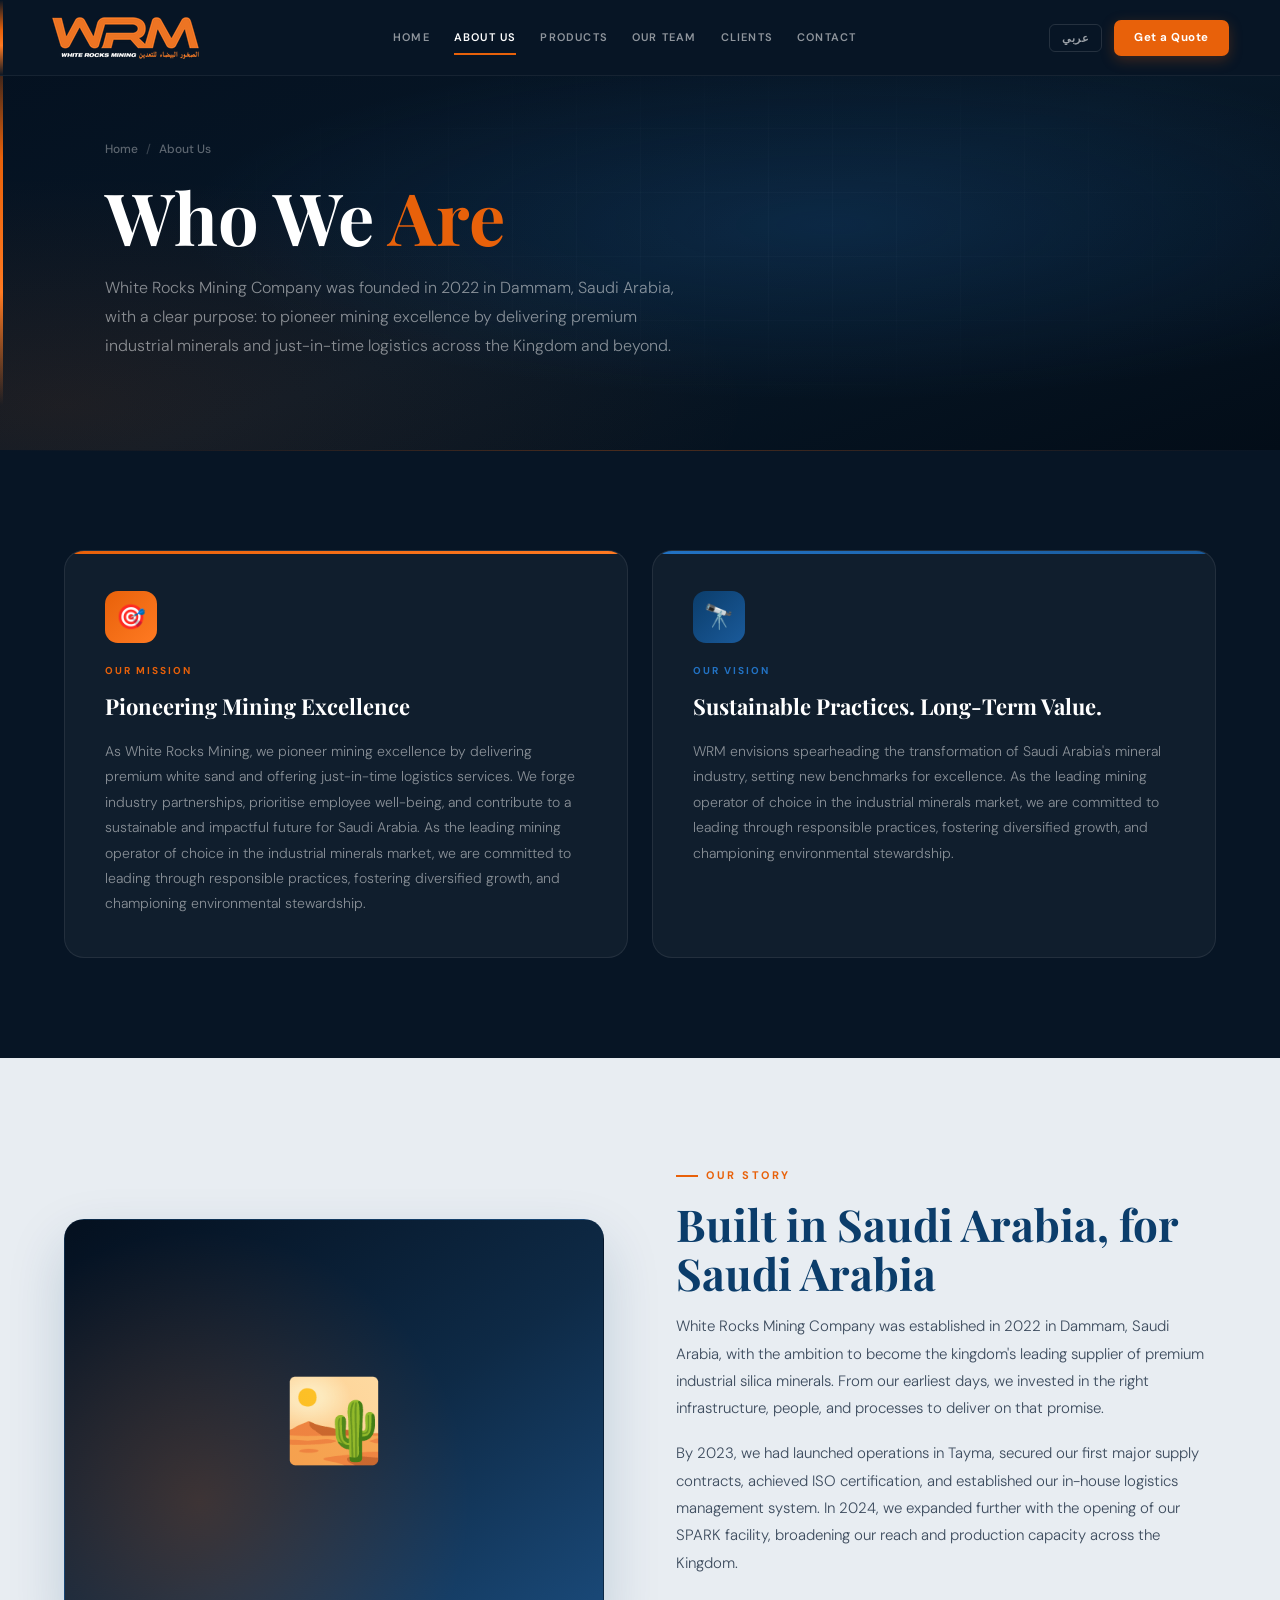
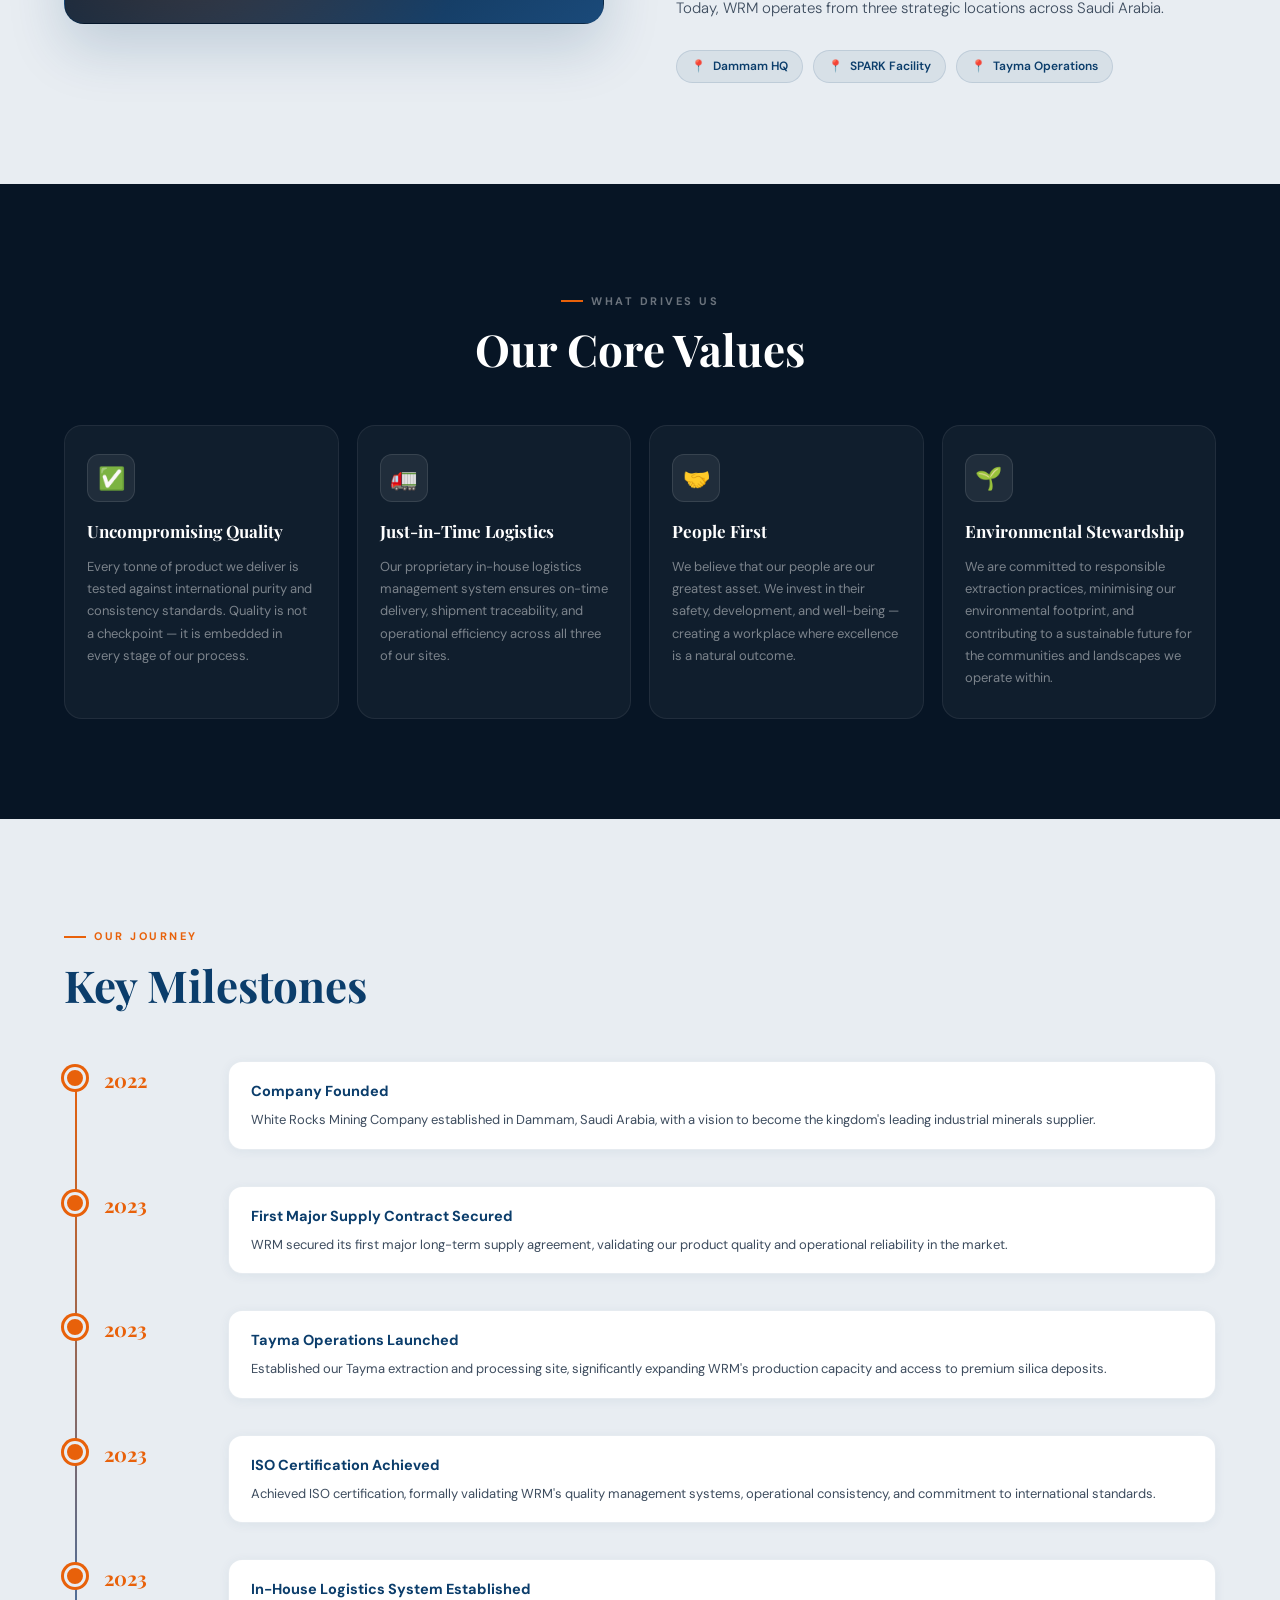
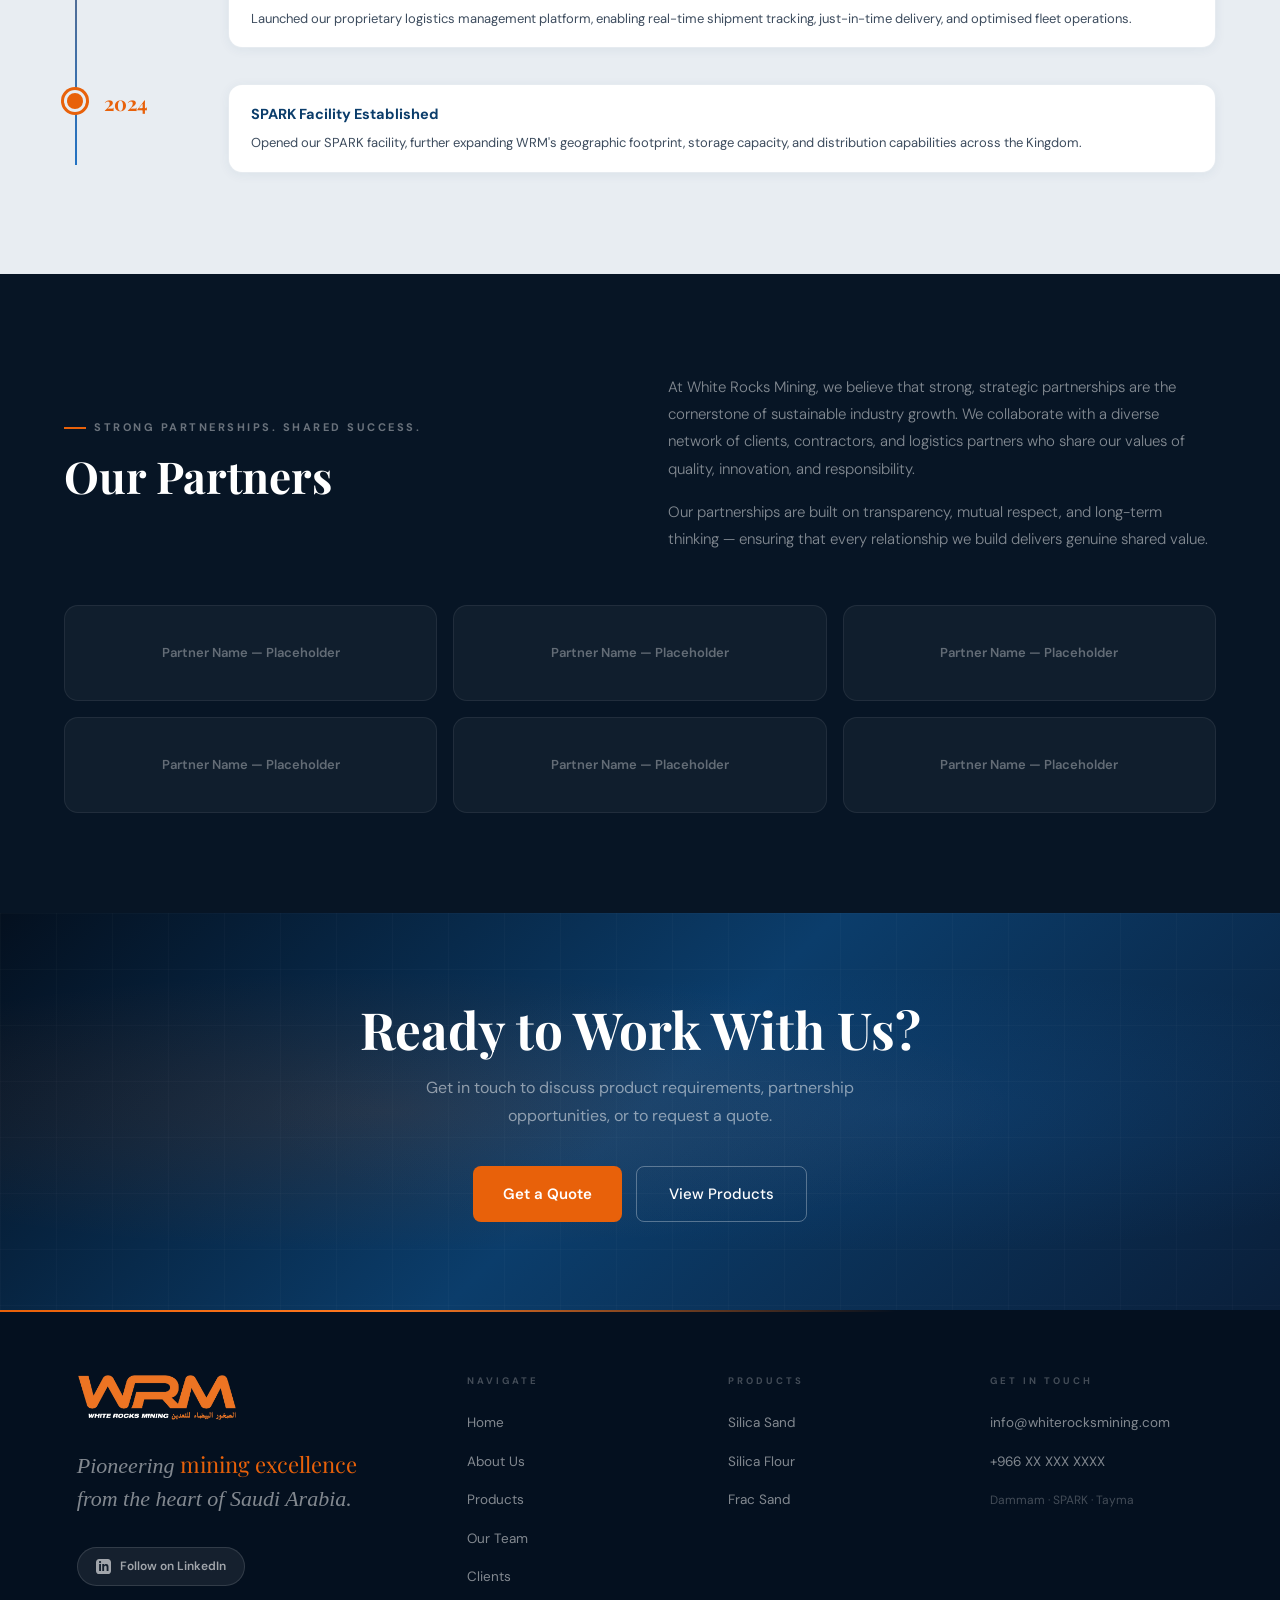
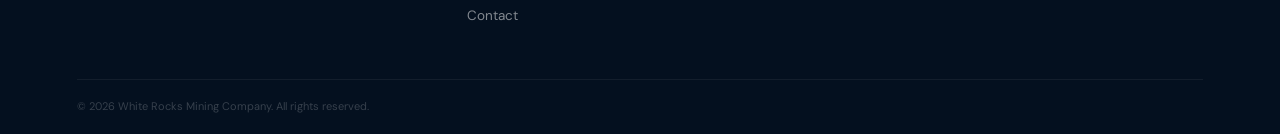
==== commit 3a0913d2: "did proper recovery of files and fixed bugs" ====
--- a/about.html
+++ b/about.html
@@ -1,16 +1,15 @@
-@ -3,230 +3,126 @@
+<!DOCTYPE html>
+<html lang="en" dir="ltr">
 <head>
 <meta charset="UTF-8"/>
 <meta name="viewport" content="width=device-width,initial-scale=1.0"/>
 <title>About Us — White Rocks Mining Company</title>
-<title>White Rocks Mining Company</title>
 
   <link rel="preconnect" href="https://fonts.googleapis.com"/>
   <link rel="preconnect" href="https://fonts.gstatic.com" crossorigin/>
   <link href="https://fonts.googleapis.com/css2?family=Playfair+Display:wght@600;700&family=DM+Sans:wght@300;400;500;600&family=Tajawal:wght@300;400;500;700&display=swap" rel="stylesheet"/>
   <link rel="stylesheet" href="style.css"/>
   <link rel="stylesheet" href="about.css"/>
-  <link rel="stylesheet" href="index.css"/>
   <link rel="icon" type="image/x-icon" href="favicon.ico"/>
   <link rel="icon" type="image/png" sizes="32x32" href="assets/logo-nav.png"/>
   <link rel="apple-touch-icon" sizes="180x180" href="apple-touch-icon.png"/>
@@ -48,21 +47,12 @@
 
 <!-- PAGE HERO -->
 <div class="page-hero">
-<!-- HERO -->
-<section id="hero">
   <div class="hero-bar"></div><div class="hero-grid"></div><div class="hero-glow"></div><div class="hero-accent-line"></div>
   <div class="hero-inner">
     <div class="breadcrumb">
       <a href="index.html" data-en="Home" data-ar="الرئيسية">Home</a>
       <span class="breadcrumb-sep">/</span>
       <span data-en="About Us" data-ar="من نحن">About Us</span>
-  <div class="hero-content">
-    <div class="hero-badge"><div class="badge-dot"></div><span class="badge-text" data-en="Industrial Minerals · Est. 2022 · Saudi Arabia" data-ar="معادن صناعية · تأسست 2022 · المملكة العربية السعودية">Industrial Minerals · Est. 2022 · Saudi Arabia</span></div>
-    <h1 class="hero-title"><span data-en="Precision Minerals," data-ar="معادن دقيقة،">Precision Minerals,</span><br/><span class="accent" data-en="Trusted Quality." data-ar="جودة موثوقة.">Trusted Quality.</span></h1>
-    <p class="hero-desc" data-en="White Rocks Mining delivers premium industrial silica minerals — with just-in-time logistics — to the industries that demand the highest purity standards across Saudi Arabia and beyond." data-ar="تقدم وايت روكس للتعدين معادن سيليكا صناعية متميزة — بلوجستيات فورية — للصناعات التي تتطلب أعلى معايير النقاء في المملكة العربية السعودية وخارجها.">White Rocks Mining delivers premium industrial silica minerals — with just-in-time logistics — to the industries that demand the highest purity standards across Saudi Arabia and beyond.</p>
-    <div class="hero-actions">
-      <a href="products.html" class="btn-hero" data-en="Explore Products →" data-ar="استكشف المنتجات →">Explore Products →</a>
-      <a href="about.html" class="btn-ghost" data-en="Our Story" data-ar="قصتنا">Our Story</a>
     </div>
     <h1 class="page-title"><span data-en="Who We " data-ar="من ">Who We </span><span class="accent" data-en="Are" data-ar="نحن">Are</span></h1>
     <p class="page-desc" data-en="White Rocks Mining Company was founded in 2022 in Dammam, Saudi Arabia, with a clear purpose: to pioneer mining excellence by delivering premium industrial minerals and just-in-time logistics across the Kingdom and beyond." data-ar="تأسست شركة وايت روكس للتعدين عام 2022 في الدمام، المملكة العربية السعودية، بهدف واضح: ريادة التميز في التعدين من خلال توفير معادن صناعية متميزة ولوجستيات فورية في المملكة وخارجها.">White Rocks Mining Company was founded in 2022 in Dammam, Saudi Arabia, with a clear purpose: to pioneer mining excellence by delivering premium industrial minerals and just-in-time logistics across the Kingdom and beyond.</p>
@@ -83,38 +73,10 @@
       <div class="mv-label blue" data-en="Our Vision" data-ar="رؤيتنا">Our Vision</div>
       <h2 class="mv-title" data-en="Sustainable Practices. Long-Term Value." data-ar="ممارسات مستدامة. قيمة طويلة الأمد.">Sustainable Practices. Long-Term Value.</h2>
       <p class="mv-text" data-en="WRM envisions spearheading the transformation of Saudi Arabia's mineral industry, setting new benchmarks for excellence. As the leading mining operator of choice in the industrial minerals market, we are committed to leading through responsible practices, fostering diversified growth, and championing environmental stewardship." data-ar="تتطلع WRM إلى قيادة تحول صناعة المعادن في المملكة العربية السعودية ووضع معايير جديدة للتميز. بوصفنا المشغل التعديني الرائد في سوق المعادن الصناعية، نلتزم بالريادة عبر الممارسات المسؤولة وتعزيز النمو المتنوع والمناصرة البيئية.">WRM envisions spearheading the transformation of Saudi Arabia's mineral industry, setting new benchmarks for excellence. As the leading mining operator of choice in the industrial minerals market, we are committed to leading through responsible practices, fostering diversified growth, and championing environmental stewardship.</p>
-  <div class="hero-card-wrap">
-    <div class="hero-card">
-      <div class="hc-label" data-en="Core Products" data-ar="المنتجات الأساسية">Core Products</div>
-      <div class="hc-list">
-        <a href="products.html#silica-sand" class="hc-item"><div class="hc-icon">🏔️</div><div><div class="hc-name" data-en="Silica Sand" data-ar="رمل السيليكا">Silica Sand</div><div class="hc-sub" data-en="High-purity industrial grade" data-ar="درجة صناعية عالية النقاء">High-purity industrial grade</div></div></a>
-        <a href="products.html#silica-flour" class="hc-item"><div class="hc-icon">⚗️</div><div><div class="hc-name" data-en="Silica Flour" data-ar="دقيق السيليكا">Silica Flour</div><div class="hc-sub" data-en="Ultra-fine milled silica" data-ar="سيليكا مطحونة ناعمة جداً">Ultra-fine milled silica</div></div></a>
-        <a href="products.html#frac-sand" class="hc-item"><div class="hc-icon">🛢️</div><div><div class="hc-name" data-en="Frac Sand" data-ar="رمل الفراك">Frac Sand</div><div class="hc-sub" data-en="Oil &amp; gas proppant" data-ar="دعامة النفط والغاز">Oil &amp; gas proppant</div></div></a>
-      </div>
-    </div>
-  </div>
-</section>
-
-<!-- STATS -->
-<div id="stats"><div class="stats-grid reveal">
-  <div class="stat-item"><div class="stat-num"><span id="s1">0</span><span class="stat-unit">+</span></div><div class="stat-label" data-en="Years in Operation" data-ar="سنوات من الخبرة">Years in Operation</div></div>
-  <div class="stat-item"><div class="stat-num"><span id="s2">0</span><span class="stat-unit">+</span></div><div class="stat-label" data-en="Projects Completed" data-ar="مشاريع منجزة">Projects Completed</div></div>
-  <div class="stat-item"><div class="stat-num"><span id="s3">0</span><span class="stat-unit">K+</span></div><div class="stat-label" data-en="Tons Delivered" data-ar="طن تم توصيله">Tons Delivered</div></div>
-  <div class="stat-item"><div class="stat-num"><span id="s4">0</span><span class="stat-unit">+</span></div><div class="stat-label" data-en="Countries Served" data-ar="دول نخدمها">Countries Served</div></div>
-</div></div>
-<!-- PRODUCTS -->
-<section id="products-section">
-  <div class="section-hd reveal">
-    <div class="eyebrow" data-en="What We Offer" data-ar="ما نقدمه">What We Offer</div>
-    <h2 class="section-title" data-en="Our Industrial Minerals" data-ar="معادننا الصناعية">Our Industrial Minerals</h2>
-    <p class="section-sub" data-en="Premium silica minerals extracted and processed to exact industry specifications — with full chemical and physical analysis for every product." data-ar="معادن سيليكا متميزة مستخرجة ومعالجة وفق مواصفات صناعية دقيقة مع تحليل كيميائي وفيزيائي كامل لكل منتج.">Premium silica minerals extracted and processed to exact industry specifications — with full chemical and physical analysis for every product.</p>
-  </div>
-  <div class="products-grid">
-    <a href="products.html#silica-sand" class="prod-card reveal"><div class="prod-body"><div class="prod-pill" data-en="Industrial Mineral" data-ar="معدن صناعي">Industrial Mineral</div><h3 class="prod-name" data-en="Silica Sand" data-ar="رمل السيليكا">Silica Sand</h3><p class="prod-desc" data-en="High-purity silica for glass manufacturing, construction, water filtration, foundry, and abrasive applications." data-ar="سيليكا عالية النقاء لصناعة الزجاج والبناء وتصفية المياه والمسابك والتطبيقات الكاشطة.">High-purity silica for glass manufacturing, construction, water filtration, foundry, and abrasive applications.</p><div class="prod-link" data-en="View Full Specs →" data-ar="عرض المواصفات الكاملة →">View Full Specs →</div></div><div class="prod-card-ghost">01</div></a>
-    <a href="products.html#silica-flour" class="prod-card reveal"><div class="prod-body"><div class="prod-pill" data-en="Industrial Mineral" data-ar="معدن صناعي">Industrial Mineral</div><h3 class="prod-name" data-en="Silica Flour" data-ar="دقيق السيليكا">Silica Flour</h3><p class="prod-desc" data-en="Ultra-fine milled silica for oilfield cementing, ceramics, paints, coatings, and specialty chemicals." data-ar="سيليكا مطحونة ناعمة جداً لتسمنت آبار النفط والسيراميك والدهانات والطلاءات والمواد الكيميائية المتخصصة.">Ultra-fine milled silica for oilfield cementing, ceramics, paints, coatings, and specialty chemicals.</p><div class="prod-link" data-en="View Full Specs →" data-ar="عرض المواصفات الكاملة →">View Full Specs →</div></div><div class="prod-card-ghost">02</div></a>
-    <a href="products.html#frac-sand" class="prod-card reveal"><div class="prod-body"><div class="prod-pill" data-en="Industrial Mineral" data-ar="معدن صناعي">Industrial Mineral</div><h3 class="prod-name" data-en="Frac Sand" data-ar="رمل الفراك">Frac Sand</h3><p class="prod-desc" data-en="High-strength round-grain proppant for hydraulic fracturing. Tested to API/ISO 13503-2 standards." data-ar="دعامة حبيبات مستديرة عالية المقاومة للكسر الهيدروليكي. مختبرة وفق معايير API/ISO 13503-2.">High-strength round-grain proppant for hydraulic fracturing. Tested to API/ISO 13503-2 standards.</p><div class="prod-link" data-en="View Full Specs →" data-ar="عرض المواصفات الكاملة →">View Full Specs →</div></div><div class="prod-card-ghost">03</div></a>
-  </div>
-</section>
+    </div>
+  </div>
+</section>
+
 <div class="divider"></div>
 
 <!-- OUR STORY -->
@@ -133,20 +95,7 @@
         <span class="branch-pill" data-en="Dammam HQ" data-ar="المقر الرئيسي — الدمام">Dammam HQ</span>
         <span class="branch-pill" data-en="SPARK Facility" data-ar="منشأة SPARK">SPARK Facility</span>
         <span class="branch-pill" data-en="Tayma Operations" data-ar="عمليات تيماء">Tayma Operations</span>
-<!-- ABOUT PREVIEW -->
-<section id="about-preview">
-  <div class="about-grid">
-    <div class="about-wrap reveal"><div class="about-visual">🏜️</div><div class="about-badge"><span class="ab-num">2022</span><span class="ab-lbl" data-en="Est. Saudi Arabia" data-ar="تأسست في السعودية">Est. Saudi Arabia</span></div></div>
-    <div class="reveal">
-      <div class="eyebrow" data-en="Who We Are" data-ar="من نحن">Who We Are</div>
-      <h2 class="section-title" data-en="Pioneering Mining Excellence" data-ar="رواد التميز في التعدين">Pioneering Mining Excellence</h2>
-      <p class="section-sub" data-en="As White Rocks Mining, we pioneer mining excellence by delivering premium white sand and offering just-in-time logistics services. We forge industry partnerships, prioritise employee well-being, and contribute to a sustainable and impactful future for Saudi Arabia." data-ar="في وايت روكس للتعدين، نرسخ مفهوم التميز في التعدين من خلال توفير الرمال البيضاء الفاخرة وتقديم خدمات لوجستية فورية. نبني شراكات صناعية ونُولي الأولوية لرفاهية موظفينا ونساهم في مستقبل مستدام للمملكة العربية السعودية.">As White Rocks Mining, we pioneer mining excellence by delivering premium white sand and offering just-in-time logistics services. We forge industry partnerships, prioritise employee well-being, and contribute to a sustainable and impactful future for Saudi Arabia.</p>
-      <div class="vals">
-        <div class="val-item"><div class="val-icon">✅</div><div><div class="val-title" data-en="Uncompromising Quality" data-ar="جودة لا تساوم">Uncompromising Quality</div><div class="val-desc" data-en="Every batch tested against international purity and consistency standards before delivery." data-ar="كل دفعة تُختبر وفق معايير النقاء والاتساق الدولية قبل التسليم.">Every batch tested against international purity and consistency standards before delivery.</div></div></div>
-        <div class="val-item"><div class="val-icon">🚛</div><div><div class="val-title" data-en="In-House Logistics System" data-ar="نظام اللوجستيات الداخلي">In-House Logistics System</div><div class="val-desc" data-en="Our proprietary logistics platform ensures just-in-time delivery across all branches." data-ar="منصة اللوجستيات الخاصة لدينا تضمن التسليم في الوقت المحدد عبر جميع الفروع.">Our proprietary logistics platform ensures just-in-time delivery across all branches.</div></div></div>
-        <div class="val-item"><div class="val-icon">🌱</div><div><div class="val-title" data-en="Environmental Stewardship" data-ar="الإشراف البيئي">Environmental Stewardship</div><div class="val-desc" data-en="Responsible extraction practices and a commitment to sustainable operations at every site." data-ar="ممارسات استخراج مسؤولة والتزام بعمليات مستدامة في كل موقع.">Responsible extraction practices and a commitment to sustainable operations at every site.</div></div></div>
-      </div>
-      <a href="about.html" class="btn-solid" style="margin-top:28px;" data-en="Learn More About Us" data-ar="اعرف المزيد عنا">Learn More About Us</a>
+      </div>
     </div>
   </div>
 </section>
@@ -180,15 +129,7 @@
       <h3 class="val-title" data-en="Environmental Stewardship" data-ar="الإشراف البيئي">Environmental Stewardship</h3>
       <p class="val-desc" data-en="We are committed to responsible extraction practices, minimising our environmental footprint, and contributing to a sustainable future for the communities and landscapes we operate within." data-ar="نلتزم بممارسات استخراج مسؤولة وتقليل بصمتنا البيئية والمساهمة في مستقبل مستدام للمجتمعات والمناطق التي نعمل فيها.">We are committed to responsible extraction practices, minimising our environmental footprint, and contributing to a sustainable future for the communities and landscapes we operate within.</p>
     </div>
-<!-- CLIENTS MARQUEE -->
-<section id="clients-section">
-  <div class="section-hd reveal" style="text-align:center;">
-    <div class="eyebrow" style="justify-content:center;" data-en="Trusted By" data-ar="يثق بنا">Trusted By</div>
-    <h2 class="section-title" data-en="Our Valued Clients" data-ar="عملاؤنا الكرام">Our Valued Clients</h2>
-    <p class="section-sub" style="margin:0 auto;" data-en="Serving leading companies across construction, energy, manufacturing, ceramics, and more." data-ar="نخدم الشركات الرائدة في البناء والطاقة والتصنيع والسيراميك وغيرها.">Serving leading companies across construction, energy, manufacturing, ceramics, and more.</p>
-  </div>
-  <div class="marquee-wrap reveal"><div class="marquee-track" id="mTrack"></div></div>
-  <div style="text-align:center;margin-top:34px;" class="reveal"><a href="clients.html" class="btn-solid" data-en="Meet Our Clients" data-ar="تعرف على عملائنا">Meet Our Clients</a></div>
+  </div>
 </section>
 
 <div class="divider"></div>
@@ -198,12 +139,6 @@
   <div style="margin-bottom:52px;">
     <div class="eyebrow" data-en="Our Journey" data-ar="مسيرتنا">Our Journey</div>
     <h2 class="section-title" data-en="Key Milestones" data-ar="أبرز المحطات">Key Milestones</h2>
-<!-- TEAM PREVIEW -->
-<section id="team-section">
-  <div class="section-hd reveal" style="text-align:center;">
-    <div class="eyebrow" style="justify-content:center;" data-en="The People Behind It" data-ar="الأشخاص وراء ذلك">The People Behind It</div>
-    <h2 class="section-title" data-en="Meet Our Team" data-ar="تعرف على فريقنا">Meet Our Team</h2>
-    <p class="section-sub" style="margin:0 auto;" data-en="Industry experts united by a shared commitment to quality, safety, and client success." data-ar="خبراء صناعيون متحدون بالتزام مشترك بالجودة والسلامة ونجاح العميل.">Industry experts united by a shared commitment to quality, safety, and client success.</p>
   </div>
   <div class="timeline-wrap reveal">
     <div class="tl-item">
@@ -254,10 +189,7 @@
         <div class="tl-desc" data-en="Opened our SPARK facility, further expanding WRM's geographic footprint, storage capacity, and distribution capabilities across the Kingdom." data-ar="افتتحنا منشأة SPARK، مما وسّع نطاق WRM الجغرافي وطاقة التخزين وقدرات التوزيع في أنحاء المملكة.">Opened our SPARK facility, further expanding WRM's geographic footprint, storage capacity, and distribution capabilities across the Kingdom.</div>
       </div>
     </div>
-  <div class="team-grid" id="homeTeamGrid">
-    <!-- Populated by index.js from data/team.json -->
-  </div>
-  <div style="text-align:center;margin-top:38px;" class="reveal"><a href="team.html" class="btn-solid" data-en="View Full Team" data-ar="عرض الفريق الكامل">View Full Team</a></div>
+  </div>
 </section>
 
 <div class="divider"></div>
@@ -273,12 +205,6 @@
       <p data-en="At White Rocks Mining, we believe that strong, strategic partnerships are the cornerstone of sustainable industry growth. We collaborate with a diverse network of clients, contractors, and logistics partners who share our values of quality, innovation, and responsibility." data-ar="في وايت روكس للتعدين، نؤمن بأن الشراكات الاستراتيجية القوية هي ركيزة النمو الصناعي المستدام. نتعاون مع شبكة متنوعة من العملاء والمقاولين وشركاء اللوجستيات الذين يشاركوننا قيم الجودة والابتكار والمسؤولية.">At White Rocks Mining, we believe that strong, strategic partnerships are the cornerstone of sustainable industry growth. We collaborate with a diverse network of clients, contractors, and logistics partners who share our values of quality, innovation, and responsibility.</p>
       <p data-en="Our partnerships are built on transparency, mutual respect, and long-term thinking — ensuring that every relationship we build delivers genuine shared value." data-ar="شراكاتنا مبنية على الشفافية والاحترام المتبادل والتفكير طويل المدى — لضمان أن كل علاقة نبنيها تحقق قيمة مشتركة حقيقية.">Our partnerships are built on transparency, mutual respect, and long-term thinking — ensuring that every relationship we build delivers genuine shared value.</p>
     </div>
-<!-- SUCCESS STORIES -->
-<section id="success-section">
-  <div class="section-hd reveal">
-    <div class="eyebrow" data-en="Success Stories" data-ar="قصص النجاح">Success Stories</div>
-    <h2 class="section-title" data-en="Projects We're Proud Of" data-ar="مشاريع نفخر بها">Projects We're Proud Of</h2>
-    <p class="section-sub" data-en="Placeholder stories — replace with real completed project highlights." data-ar="قصص مؤقتة — استبدلها بأبرز المشاريع المنجزة الفعلية.">Placeholder stories — replace with real completed project highlights.</p>
   </div>
   <div class="partners-grid reveal">
     <div class="partner-card" data-en="Partner Name — Placeholder" data-ar="اسم الشريك — نص مؤقت">Partner Name — Placeholder</div>
@@ -287,10 +213,6 @@
     <div class="partner-card" data-en="Partner Name — Placeholder" data-ar="اسم الشريك — نص مؤقت">Partner Name — Placeholder</div>
     <div class="partner-card" data-en="Partner Name — Placeholder" data-ar="اسم الشريك — نص مؤقت">Partner Name — Placeholder</div>
     <div class="partner-card" data-en="Partner Name — Placeholder" data-ar="اسم الشريك — نص مؤقت">Partner Name — Placeholder</div>
-  <div class="stories-grid">
-    <div class="story-card reveal"><div class="story-icon">🏗️</div><div class="story-tag" data-en="Construction" data-ar="البناء">Construction</div><h3 class="story-title" data-en="[Project Name — Placeholder]" data-ar="[اسم المشروع — نص مؤقت]">[Project Name — Placeholder]</h3><p class="story-desc" data-en="Describe the client challenge, WRM's solution, quantities supplied, and the outcome. Replace with real project details." data-ar="صف تحدي العميل وحل WRM والكميات المورّدة والنتيجة المحققة. استبدل بتفاصيل المشروع الحقيقية.">Describe the client challenge, WRM's solution, quantities supplied, and the outcome. Replace with real project details.</p><div class="story-meta"><div class="story-product" data-en="Silica Sand" data-ar="رمل السيليكا">Silica Sand</div></div></div>
-    <div class="story-card reveal"><div class="story-icon">🛢️</div><div class="story-tag" data-en="Oil &amp; Gas" data-ar="النفط والغاز">Oil &amp; Gas</div><h3 class="story-title" data-en="[Project Name — Placeholder]" data-ar="[اسم المشروع — نص مؤقت]">[Project Name — Placeholder]</h3><p class="story-desc" data-en="Describe the client challenge, WRM's solution, quantities supplied, and the outcome. Replace with real project details." data-ar="صف تحدي العميل وحل WRM والكميات المورّدة والنتيجة المحققة. استبدل بتفاصيل المشروع الحقيقية.">Describe the client challenge, WRM's solution, quantities supplied, and the outcome. Replace with real project details.</p><div class="story-meta"><div class="story-product" data-en="Frac Sand" data-ar="رمل الفراك">Frac Sand</div></div></div>
-    <div class="story-card reveal"><div class="story-icon">🏺</div><div class="story-tag" data-en="Ceramics" data-ar="السيراميك">Ceramics</div><h3 class="story-title" data-en="[Project Name — Placeholder]" data-ar="[اسم المشروع — نص مؤقت]">[Project Name — Placeholder]</h3><p class="story-desc" data-en="Describe the client challenge, WRM's solution, quantities supplied, and the outcome. Replace with real project details." data-ar="صف تحدي العميل وحل WRM والكميات المورّدة والنتيجة المحققة. استبدل بتفاصيل المشروع الحقيقية.">Describe the client challenge, WRM's solution, quantities supplied, and the outcome. Replace with real project details.</p><div class="story-meta"><div class="story-product" data-en="Silica Flour" data-ar="دقيق السيليكا">Silica Flour</div></div></div>
   </div>
 </section>
 
@@ -298,17 +220,13 @@
 <section id="cta-banner">
   <h2 class="cta-title" data-en="Ready to Work With Us?" data-ar="هل أنت مستعد للعمل معنا؟">Ready to Work With Us?</h2>
   <p class="cta-sub" data-en="Get in touch to discuss product requirements, partnership opportunities, or to request a quote." data-ar="تواصل معنا لمناقشة متطلبات المنتج أو فرص الشراكة أو لطلب عرض سعر.">Get in touch to discuss product requirements, partnership opportunities, or to request a quote.</p>
-  <p class="cta-sub" data-en="Get in touch for product specifications, pricing, or to discuss your mineral supply requirements." data-ar="تواصل معنا للحصول على مواصفات المنتج أو الأسعار أو لمناقشة متطلبات إمداد المعادن الخاصة بك.">Get in touch for product specifications, pricing, or to discuss your mineral supply requirements.</p>
   <div class="cta-actions">
     <a href="contact.html" class="btn-hero"     data-en="Get a Quote"   data-ar="طلب عرض سعر">Get a Quote</a>
     <a href="products.html" class="btn-hero-out" data-en="View Products" data-ar="عرض المنتجات">View Products</a>
-    <a href="contact.html" class="btn-hero" data-en="Get a Quote" data-ar="طلب عرض سعر">Get a Quote</a>
-    <a href="products.html" class="btn-ghost" data-en="View Products" data-ar="عرض المنتجات">View Products</a>
   </div>
 </section>
 
 
 <script src="script.js" defer></script>
-<script src="index.js" defer></script>
 </body>
 </html>
